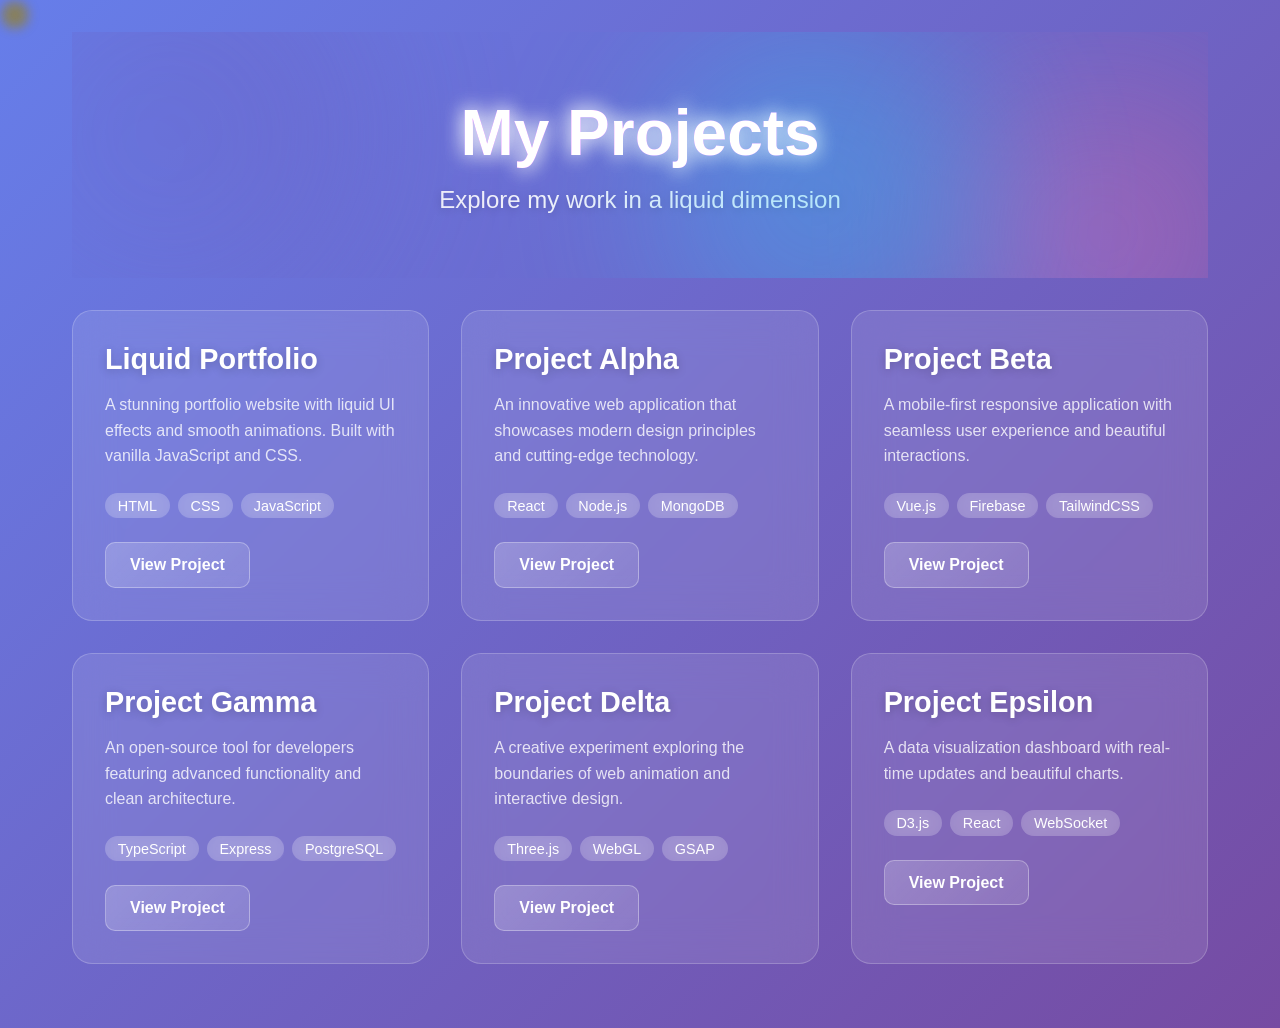
==== index.html @ 5144ed0c "Initial commit: Liquid UI portfolio site Added liquid UI portfolio with animated waves, glitch effec" ====
<!DOCTYPE html>
<html lang="en">
<head>
    <meta charset="UTF-8">
    <meta name="viewport" content="width=device-width, initial-scale=1.0">
    <title>My Projects - Liquid Portfolio</title>
    <link rel="stylesheet" href="styles.css">
</head>
<body>
    <div class="liquid-bg">
        <svg xmlns="http://www.w3.org/2000/svg" viewBox="0 0 1440 320">
            <path class="wave1" fill="url(#gradient1)" fill-opacity="0.4" d="M0,96L48,112C96,128,192,160,288,160C384,160,480,128,576,112C672,96,768,96,864,112C960,128,1056,160,1152,165.3C1248,171,1344,149,1392,138.7L1440,128L1440,320L1392,320C1344,320,1248,320,1152,320C1056,320,960,320,864,320C768,320,672,320,576,320C480,320,384,320,288,320C192,320,96,320,48,320L0,320Z"></path>
        </svg>
        <svg xmlns="http://www.w3.org/2000/svg" viewBox="0 0 1440 320">
            <path class="wave2" fill="url(#gradient2)" fill-opacity="0.3" d="M0,224L48,197.3C96,171,192,117,288,106.7C384,96,480,128,576,149.3C672,171,768,181,864,165.3C960,149,1056,107,1152,101.3C1248,96,1344,128,1392,144L1440,160L1440,320L1392,320C1344,320,1248,320,1152,320C1056,320,960,320,864,320C768,320,672,320,576,320C480,320,384,320,288,320C192,320,96,320,48,320L0,320Z"></path>
        </svg>
        <svg xmlns="http://www.w3.org/2000/svg" viewBox="0 0 1440 320">
            <path class="wave3" fill="url(#gradient3)" fill-opacity="0.2" d="M0,160L48,149.3C96,139,192,117,288,128C384,139,480,181,576,186.7C672,192,768,160,864,133.3C960,107,1056,85,1152,90.7C1248,96,1344,128,1392,144L1440,160L1440,320L1392,320C1344,320,1248,320,1152,320C1056,320,960,320,864,320C768,320,672,320,576,320C480,320,384,320,288,320C192,320,96,320,48,320L0,320Z"></path>
        </svg>
        <defs>
            <linearGradient id="gradient1" x1="0%" y1="0%" x2="100%" y2="0%">
                <stop offset="0%" style="stop-color:#667eea;stop-opacity:1" />
                <stop offset="100%" style="stop-color:#764ba2;stop-opacity:1" />
            </linearGradient>
            <linearGradient id="gradient2" x1="0%" y1="0%" x2="100%" y2="0%">
                <stop offset="0%" style="stop-color:#f093fb;stop-opacity:1" />
                <stop offset="100%" style="stop-color:#f5576c;stop-opacity:1" />
            </linearGradient>
            <linearGradient id="gradient3" x1="0%" y1="0%" x2="100%" y2="0%">
                <stop offset="0%" style="stop-color:#4facfe;stop-opacity:1" />
                <stop offset="100%" style="stop-color:#00f2fe;stop-opacity:1" />
            </linearGradient>
        </defs>
    </div>

    <div class="container">
        <header class="hero">
            <div class="liquid-blob blob1"></div>
            <div class="liquid-blob blob2"></div>
            <div class="liquid-blob blob3"></div>
            <h1 class="glitch" data-text="My Projects">My Projects</h1>
            <p class="subtitle">Explore my work in a liquid dimension</p>
        </header>

        <section class="projects" id="projects">
            <!-- Projects will be dynamically inserted here -->
        </section>
    </div>

    <div class="cursor-liquid"></div>

    <script src="script.js"></script>
</body>
</html>
---- styles.css ----
* {
    margin: 0;
    padding: 0;
    box-sizing: border-box;
}

body {
    font-family: 'Segoe UI', Tahoma, Geneva, Verdana, sans-serif;
    background: linear-gradient(135deg, #667eea 0%, #764ba2 100%);
    min-height: 100vh;
    overflow-x: hidden;
    cursor: none;
}

/* Liquid Background */
.liquid-bg {
    position: fixed;
    bottom: 0;
    left: 0;
    width: 100%;
    height: 100%;
    z-index: 0;
    pointer-events: none;
}

.liquid-bg svg {
    position: absolute;
    bottom: 0;
    width: 100%;
    height: 50%;
}

.wave1 {
    animation: wave 15s ease-in-out infinite;
}

.wave2 {
    animation: wave 12s ease-in-out infinite reverse;
}

.wave3 {
    animation: wave 18s ease-in-out infinite;
}

@keyframes wave {
    0%, 100% {
        transform: translateY(0) scaleY(1);
    }
    50% {
        transform: translateY(-30px) scaleY(1.1);
    }
}

/* Container */
.container {
    position: relative;
    z-index: 1;
    max-width: 1200px;
    margin: 0 auto;
    padding: 2rem;
}

/* Hero Section */
.hero {
    position: relative;
    text-align: center;
    padding: 4rem 2rem;
    overflow: hidden;
}

/* Liquid Blobs */
.liquid-blob {
    position: absolute;
    border-radius: 50%;
    filter: blur(80px);
    opacity: 0.3;
    animation: float 20s ease-in-out infinite;
}

.blob1 {
    width: 400px;
    height: 400px;
    background: linear-gradient(45deg, #667eea, #764ba2);
    top: -100px;
    left: -100px;
    animation-delay: 0s;
}

.blob2 {
    width: 300px;
    height: 300px;
    background: linear-gradient(45deg, #f093fb, #f5576c);
    top: 50px;
    right: -50px;
    animation-delay: 5s;
}

.blob3 {
    width: 350px;
    height: 350px;
    background: linear-gradient(45deg, #4facfe, #00f2fe);
    bottom: -100px;
    left: 50%;
    animation-delay: 10s;
}

@keyframes float {
    0%, 100% {
        transform: translate(0, 0) scale(1);
    }
    33% {
        transform: translate(100px, -50px) scale(1.1);
    }
    66% {
        transform: translate(-50px, 50px) scale(0.9);
    }
}

/* Glitch Text Effect */
.glitch {
    position: relative;
    font-size: 4rem;
    font-weight: 900;
    color: #fff;
    text-shadow: 0 0 20px rgba(255, 255, 255, 0.5);
    animation: glitch-skew 5s infinite linear alternate-reverse;
}

.glitch::before,
.glitch::after {
    content: attr(data-text);
    position: absolute;
    top: 0;
    left: 0;
    width: 100%;
    height: 100%;
}

.glitch::before {
    animation: glitch-anim 2s infinite linear alternate-reverse;
    color: #f0f;
    z-index: -1;
}

.glitch::after {
    animation: glitch-anim 3s infinite linear alternate-reverse;
    color: #0ff;
    z-index: -2;
}

@keyframes glitch-anim {
    0% {
        clip-path: polygon(0 0, 100% 0, 100% 5%, 0 5%);
        transform: translateX(2px);
    }
    20% {
        clip-path: polygon(0 15%, 100% 15%, 100% 25%, 0 25%);
        transform: translateX(-2px);
    }
    40% {
        clip-path: polygon(0 40%, 100% 40%, 100% 60%, 0 60%);
        transform: translateX(2px);
    }
    60% {
        clip-path: polygon(0 70%, 100% 70%, 100% 75%, 0 75%);
        transform: translateX(-2px);
    }
    80% {
        clip-path: polygon(0 85%, 100% 85%, 100% 95%, 0 95%);
        transform: translateX(2px);
    }
    100% {
        clip-path: polygon(0 95%, 100% 95%, 100% 100%, 0 100%);
        transform: translateX(-2px);
    }
}

@keyframes glitch-skew {
    0%, 100% {
        transform: skew(0deg);
    }
    50% {
        transform: skew(1deg);
    }
}

.subtitle {
    font-size: 1.5rem;
    color: rgba(255, 255, 255, 0.9);
    margin-top: 1rem;
    text-shadow: 0 2px 10px rgba(0, 0, 0, 0.2);
}

/* Projects Section */
.projects {
    display: grid;
    grid-template-columns: repeat(auto-fit, minmax(300px, 1fr));
    gap: 2rem;
    padding: 2rem 0;
}

.project-card {
    position: relative;
    background: rgba(255, 255, 255, 0.1);
    backdrop-filter: blur(20px);
    border-radius: 20px;
    padding: 2rem;
    border: 1px solid rgba(255, 255, 255, 0.2);
    overflow: hidden;
    transition: all 0.5s cubic-bezier(0.23, 1, 0.32, 1);
    cursor: none;
}

.project-card::before {
    content: '';
    position: absolute;
    top: 0;
    left: 0;
    width: 100%;
    height: 100%;
    background: linear-gradient(135deg, transparent, rgba(255, 255, 255, 0.1));
    opacity: 0;
    transition: opacity 0.5s ease;
}

.project-card:hover::before {
    opacity: 1;
}

.project-card:hover {
    transform: translateY(-10px) scale(1.02);
    box-shadow: 0 20px 60px rgba(0, 0, 0, 0.3);
    border-color: rgba(255, 255, 255, 0.4);
}

.project-card h2 {
    color: #fff;
    font-size: 1.8rem;
    margin-bottom: 1rem;
    text-shadow: 0 2px 10px rgba(0, 0, 0, 0.2);
}

.project-card p {
    color: rgba(255, 255, 255, 0.8);
    line-height: 1.6;
    margin-bottom: 1.5rem;
}

.project-card .tags {
    display: flex;
    flex-wrap: wrap;
    gap: 0.5rem;
    margin-bottom: 1.5rem;
}

.tag {
    background: rgba(255, 255, 255, 0.2);
    padding: 0.3rem 0.8rem;
    border-radius: 15px;
    font-size: 0.9rem;
    color: #fff;
    backdrop-filter: blur(10px);
}

.project-link {
    display: inline-block;
    padding: 0.8rem 1.5rem;
    background: linear-gradient(135deg, rgba(255, 255, 255, 0.2), rgba(255, 255, 255, 0.1));
    color: #fff;
    text-decoration: none;
    border-radius: 10px;
    border: 1px solid rgba(255, 255, 255, 0.3);
    transition: all 0.3s ease;
    font-weight: 600;
}

.project-link:hover {
    background: linear-gradient(135deg, rgba(255, 255, 255, 0.3), rgba(255, 255, 255, 0.2));
    transform: scale(1.05);
    box-shadow: 0 5px 15px rgba(0, 0, 0, 0.2);
}

/* Liquid Cursor */
.cursor-liquid {
    position: fixed;
    width: 30px;
    height: 30px;
    border-radius: 50%;
    background: radial-gradient(circle, rgba(255, 255, 255, 0.8), rgba(255, 255, 255, 0.2));
    pointer-events: none;
    z-index: 9999;
    transition: transform 0.2s ease, width 0.3s ease, height 0.3s ease;
    mix-blend-mode: difference;
    filter: blur(5px);
}

.cursor-liquid.expand {
    width: 60px;
    height: 60px;
    filter: blur(10px);
}

/* Responsive */
@media (max-width: 768px) {
    .glitch {
        font-size: 2.5rem;
    }

    .subtitle {
        font-size: 1.2rem;
    }

    .projects {
        grid-template-columns: 1fr;
    }

    body {
        cursor: auto;
    }

    .cursor-liquid {
        display: none;
    }
}

/* Ripple Effect */
.ripple {
    position: absolute;
    border-radius: 50%;
    background: rgba(255, 255, 255, 0.5);
    transform: scale(0);
    animation: ripple-animation 0.6s ease-out;
    pointer-events: none;
}

@keyframes ripple-animation {
    to {
        transform: scale(4);
        opacity: 0;
    }
}
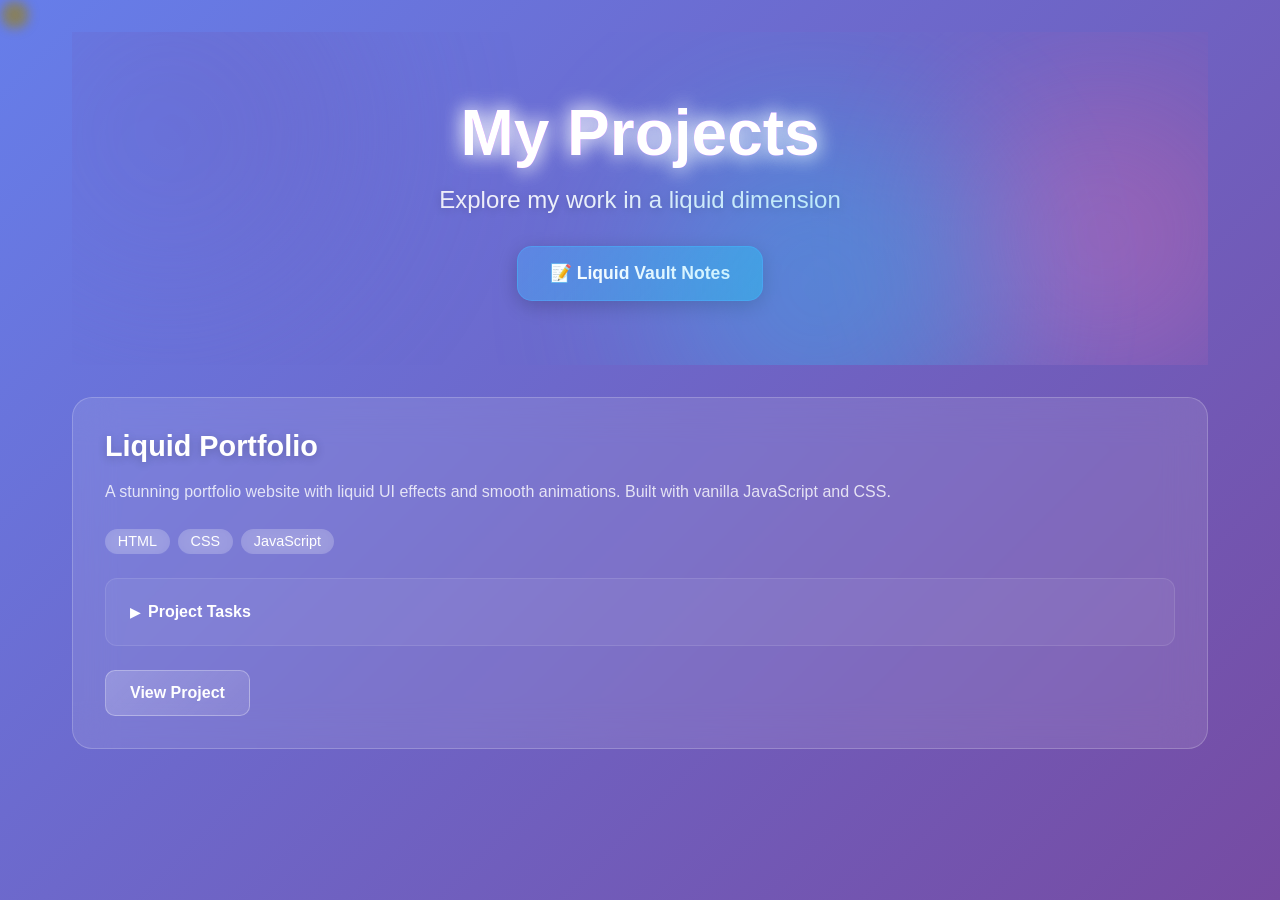
==== commit 9f5d4588: "Add Obsidian-style Liquid Vault note-taking app Complete note-taking system with: - Markdown editor " ====
--- a/index.html
+++ b/index.html
@@ -40,6 +40,9 @@
             <div class="liquid-blob blob3"></div>
             <h1 class="glitch" data-text="My Projects">My Projects</h1>
             <p class="subtitle">Explore my work in a liquid dimension</p>
+            <div class="nav-links">
+                <a href="notes.html" class="nav-link">📝 Liquid Vault Notes</a>
+            </div>
         </header>
 
         <section class="projects" id="projects">
--- a/styles.css
+++ b/styles.css
@@ -189,6 +189,33 @@
     color: rgba(255, 255, 255, 0.9);
     margin-top: 1rem;
     text-shadow: 0 2px 10px rgba(0, 0, 0, 0.2);
+}
+
+.nav-links {
+    margin-top: 2rem;
+    display: flex;
+    justify-content: center;
+    gap: 1rem;
+}
+
+.nav-link {
+    display: inline-block;
+    padding: 1rem 2rem;
+    background: linear-gradient(135deg, rgba(76, 172, 254, 0.4), rgba(0, 242, 254, 0.3));
+    border: 1px solid rgba(76, 172, 254, 0.5);
+    border-radius: 15px;
+    color: #fff;
+    text-decoration: none;
+    font-weight: 600;
+    font-size: 1.1rem;
+    transition: all 0.3s ease;
+    box-shadow: 0 5px 20px rgba(0, 0, 0, 0.2);
+}
+
+.nav-link:hover {
+    background: linear-gradient(135deg, rgba(76, 172, 254, 0.5), rgba(0, 242, 254, 0.4));
+    transform: translateY(-5px) scale(1.05);
+    box-shadow: 0 10px 30px rgba(0, 0, 0, 0.3);
 }
 
 /* Projects Section */
@@ -262,6 +289,13 @@
     backdrop-filter: blur(10px);
 }
 
+/* Project Links */
+.project-links {
+    display: flex;
+    gap: 1rem;
+    flex-wrap: wrap;
+}
+
 .project-link {
     display: inline-block;
     padding: 0.8rem 1.5rem;
@@ -278,6 +312,120 @@
     background: linear-gradient(135deg, rgba(255, 255, 255, 0.3), rgba(255, 255, 255, 0.2));
     transform: scale(1.05);
     box-shadow: 0 5px 15px rgba(0, 0, 0, 0.2);
+}
+
+.project-link-secondary {
+    background: linear-gradient(135deg, rgba(76, 172, 254, 0.3), rgba(0, 242, 254, 0.2));
+    border-color: rgba(76, 172, 254, 0.4);
+}
+
+.project-link-secondary:hover {
+    background: linear-gradient(135deg, rgba(76, 172, 254, 0.4), rgba(0, 242, 254, 0.3));
+}
+
+/* Project Stats */
+.project-stats {
+    display: flex;
+    gap: 1rem;
+    margin-bottom: 1rem;
+}
+
+.stat {
+    display: inline-flex;
+    align-items: center;
+    gap: 0.3rem;
+    color: rgba(255, 255, 255, 0.9);
+    font-size: 0.9rem;
+    padding: 0.3rem 0.8rem;
+    background: rgba(255, 255, 255, 0.1);
+    border-radius: 12px;
+    backdrop-filter: blur(10px);
+}
+
+/* Todo List Section */
+.todo-section {
+    margin: 1.5rem 0;
+    padding: 1rem;
+    background: rgba(255, 255, 255, 0.05);
+    border-radius: 12px;
+    border: 1px solid rgba(255, 255, 255, 0.1);
+}
+
+.todo-toggle {
+    width: 100%;
+    background: transparent;
+    border: none;
+    color: #fff;
+    font-size: 1rem;
+    font-weight: 600;
+    text-align: left;
+    padding: 0.5rem;
+    cursor: pointer;
+    display: flex;
+    align-items: center;
+    gap: 0.5rem;
+    transition: all 0.3s ease;
+}
+
+.todo-toggle:hover {
+    color: rgba(255, 255, 255, 0.8);
+    transform: translateX(5px);
+}
+
+.toggle-icon {
+    font-size: 0.8rem;
+    transition: transform 0.3s ease;
+    display: inline-block;
+}
+
+.todo-list {
+    margin-top: 1rem;
+    padding-left: 0;
+    list-style: none;
+    overflow: hidden;
+    transition: max-height 0.4s ease, opacity 0.3s ease;
+}
+
+.todo-list.collapsed {
+    max-height: 0;
+    opacity: 0;
+    margin-top: 0;
+}
+
+.todo-list.expanded {
+    max-height: 500px;
+    opacity: 1;
+}
+
+.todo-item {
+    position: relative;
+    padding: 0.8rem 0.5rem 0.8rem 2rem;
+    color: rgba(255, 255, 255, 0.85);
+    line-height: 1.6;
+    margin-bottom: 0.5rem;
+    border-left: 2px solid rgba(76, 172, 254, 0.5);
+    transition: all 0.3s ease;
+}
+
+.todo-item::before {
+    content: '●';
+    position: absolute;
+    left: 0.8rem;
+    color: rgba(76, 172, 254, 0.8);
+    font-size: 0.6rem;
+    top: 50%;
+    transform: translateY(-50%);
+}
+
+.todo-item:hover {
+    background: rgba(255, 255, 255, 0.05);
+    border-left-color: rgba(76, 172, 254, 0.8);
+    padding-left: 2.3rem;
+}
+
+.todo-item:hover::before {
+    color: rgba(76, 172, 254, 1);
+    left: 1rem;
 }
 
 /* Liquid Cursor */
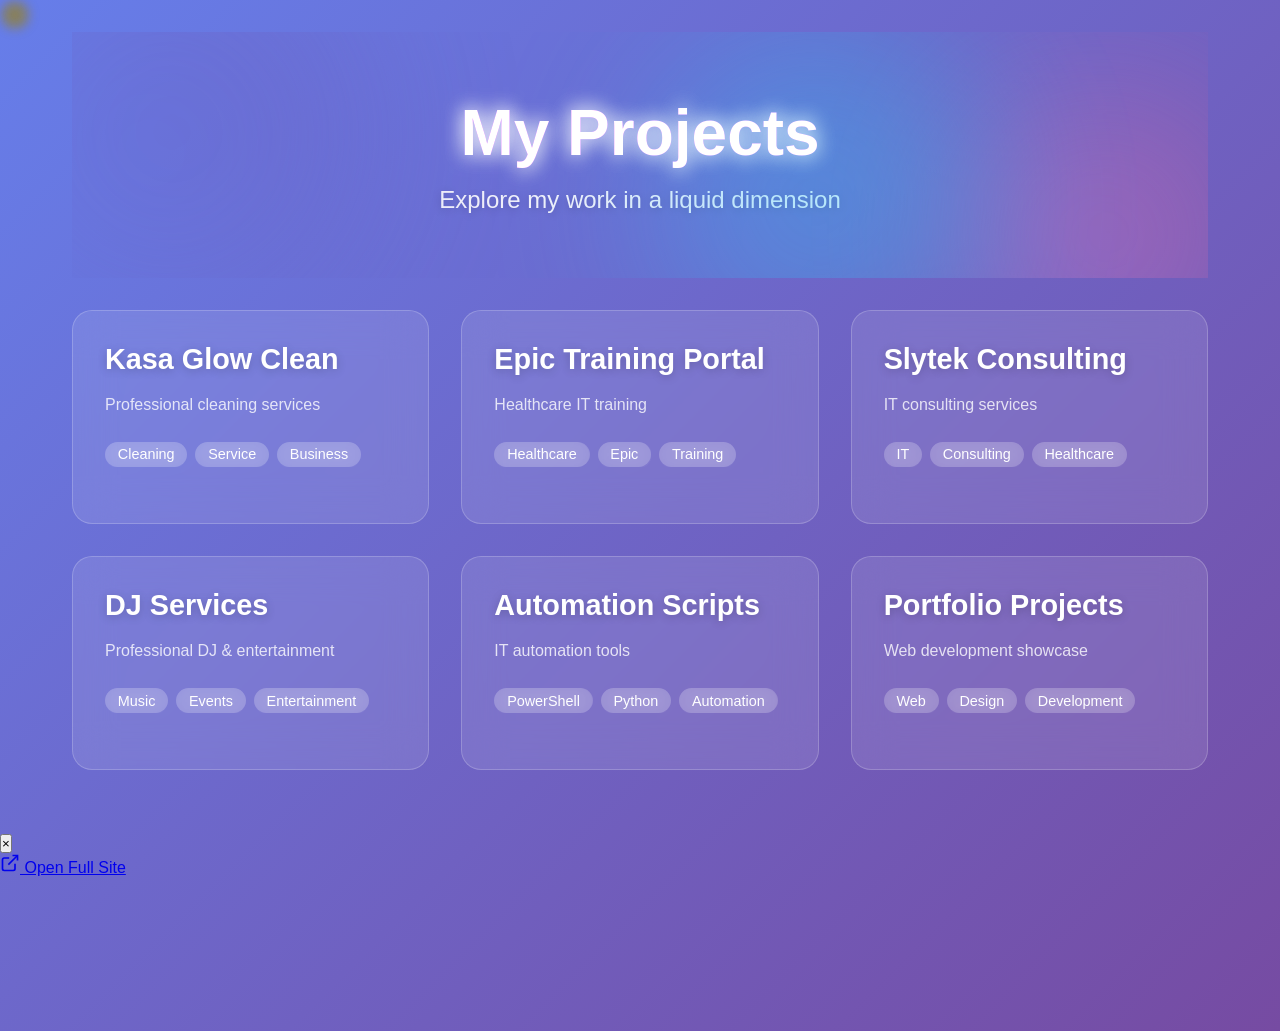
==== commit 9d14e6d5: "Update index.html" ====
--- a/index.html
+++ b/index.html
@@ -40,9 +40,6 @@
             <div class="liquid-blob blob3"></div>
             <h1 class="glitch" data-text="My Projects">My Projects</h1>
             <p class="subtitle">Explore my work in a liquid dimension</p>
-            <div class="nav-links">
-                <a href="notes.html" class="nav-link">📝 Liquid Vault Notes</a>
-            </div>
         </header>
 
         <section class="projects" id="projects">
@@ -50,6 +47,32 @@
         </section>
     </div>
 
+    <!-- Modal -->
+    <div class="modal" id="projectModal">
+        <div class="modal-overlay"></div>
+        <div class="modal-content">
+            <button class="modal-close" id="closeModal">&times;</button>
+            <div class="modal-header">
+                <div class="modal-info">
+                    <h2 class="modal-title" id="modalTitle"></h2>
+                    <p class="modal-description" id="modalDescription"></p>
+                    <div class="modal-tags" id="modalTags"></div>
+                </div>
+                <a href="#" class="modal-button" id="modalLink" target="_blank" rel="noopener noreferrer">
+                    <svg width="20" height="20" viewBox="0 0 24 24" fill="none" stroke="currentColor" stroke-width="2">
+                        <path d="M18 13v6a2 2 0 0 1-2 2H5a2 2 0 0 1-2-2V8a2 2 0 0 1 2-2h6"></path>
+                        <polyline points="15 3 21 3 21 9"></polyline>
+                        <line x1="10" y1="14" x2="21" y2="3"></line>
+                    </svg>
+                    Open Full Site
+                </a>
+            </div>
+            <div class="modal-iframe-container">
+                <iframe id="modalIframe" frameborder="0" allowfullscreen></iframe>
+            </div>
+        </div>
+    </div>
+
     <div class="cursor-liquid"></div>
 
     <script src="script.js"></script>
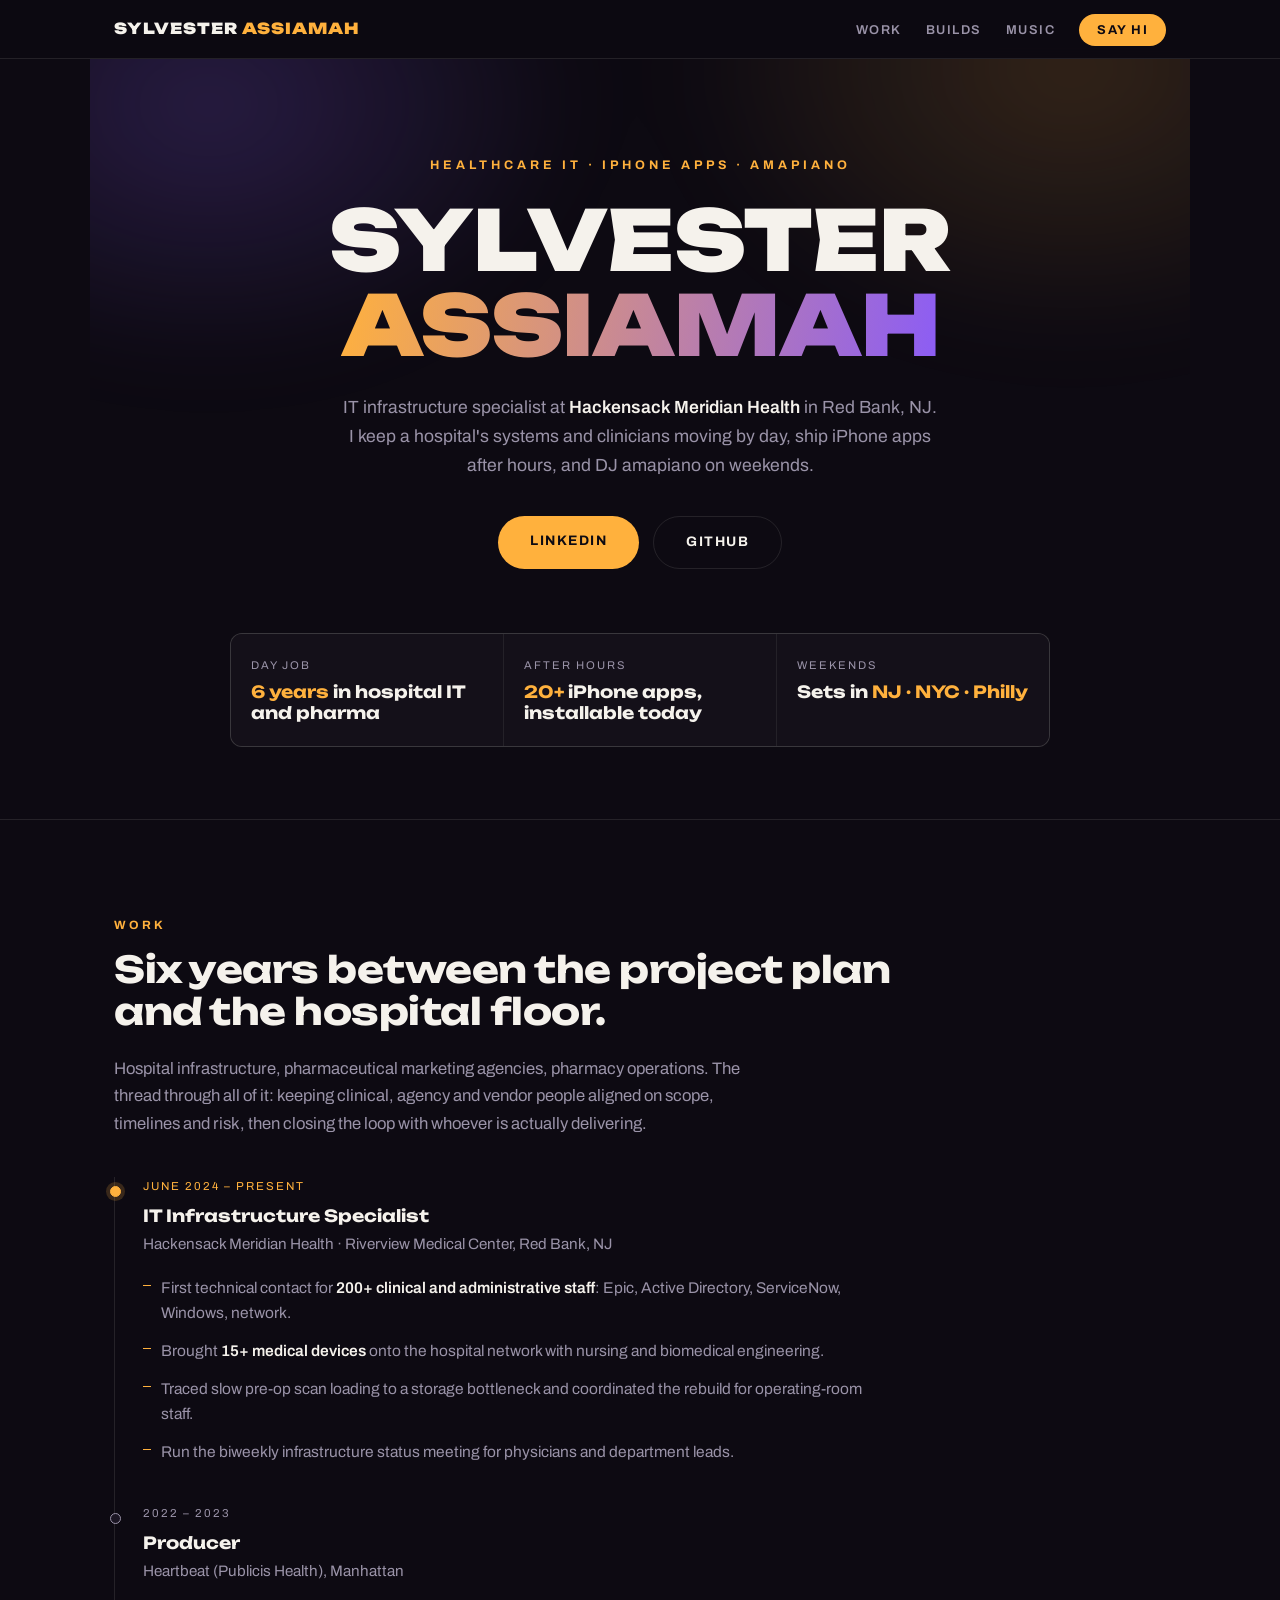
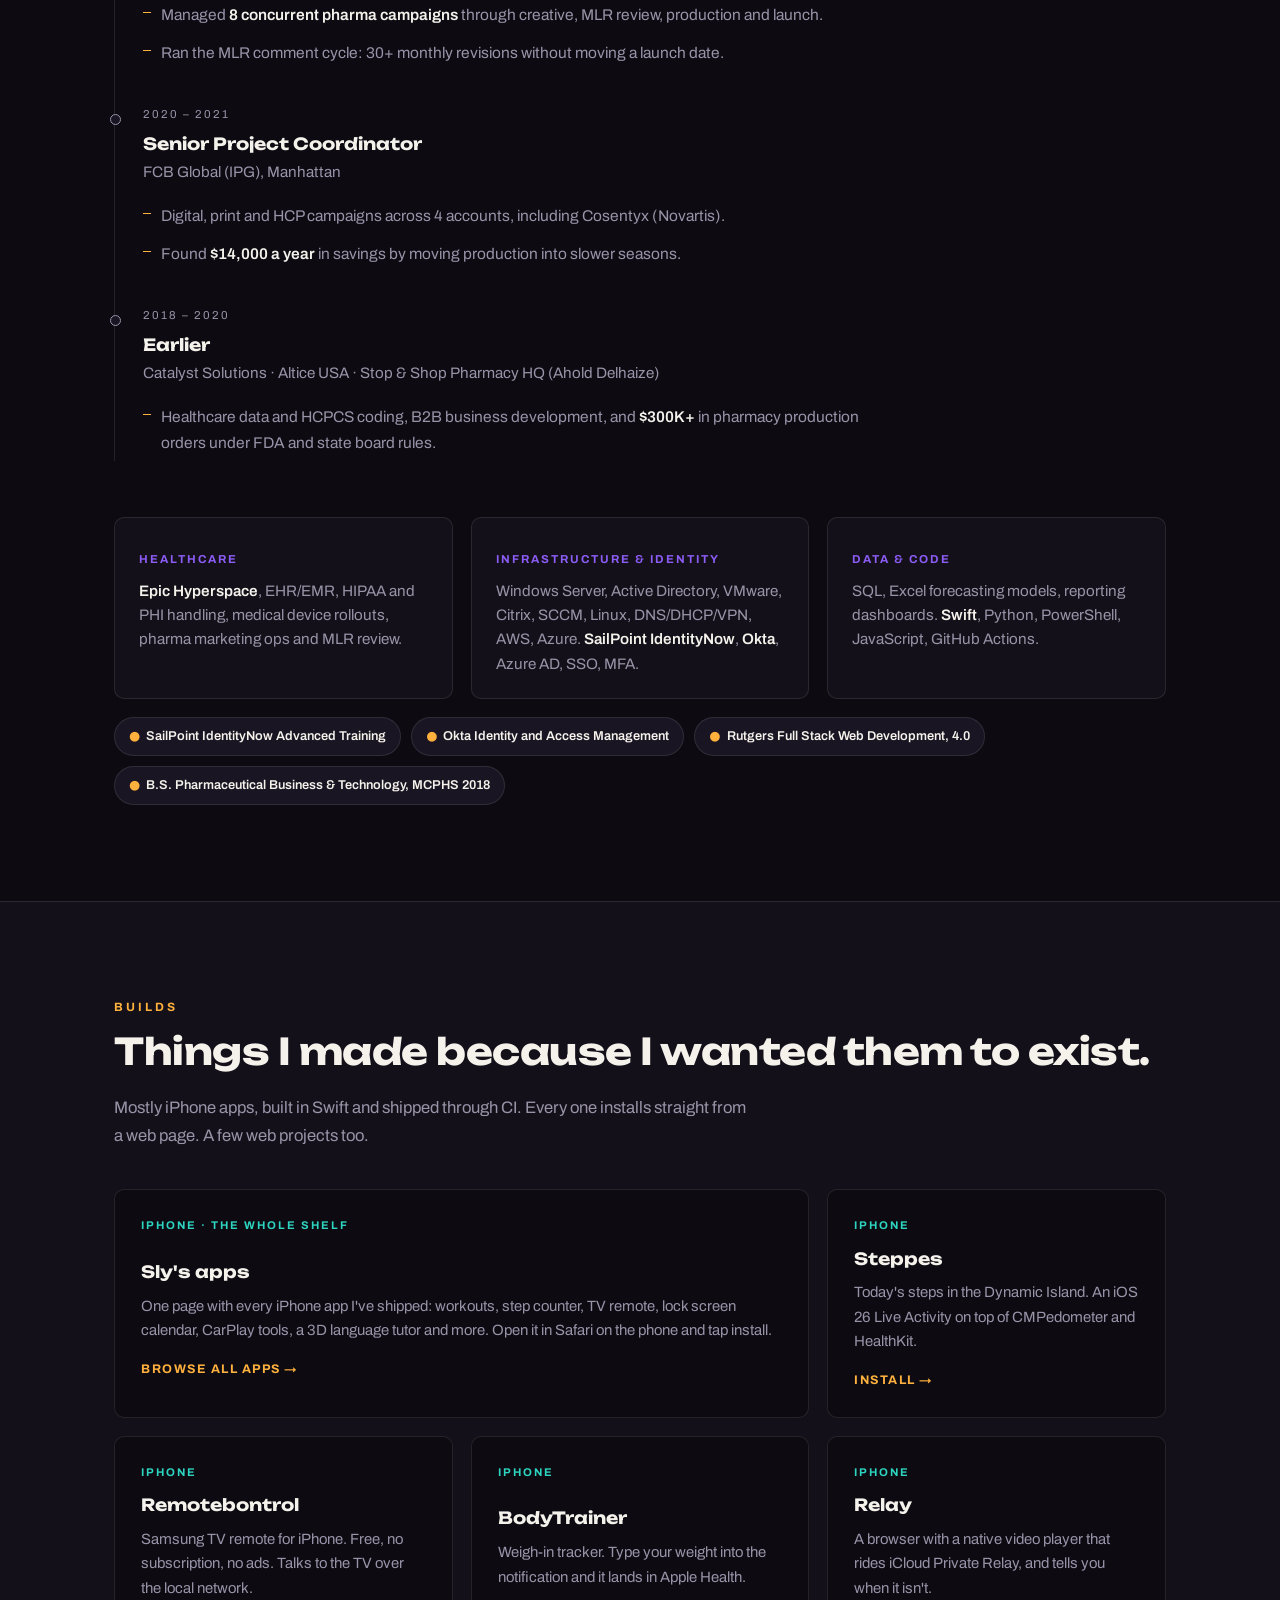
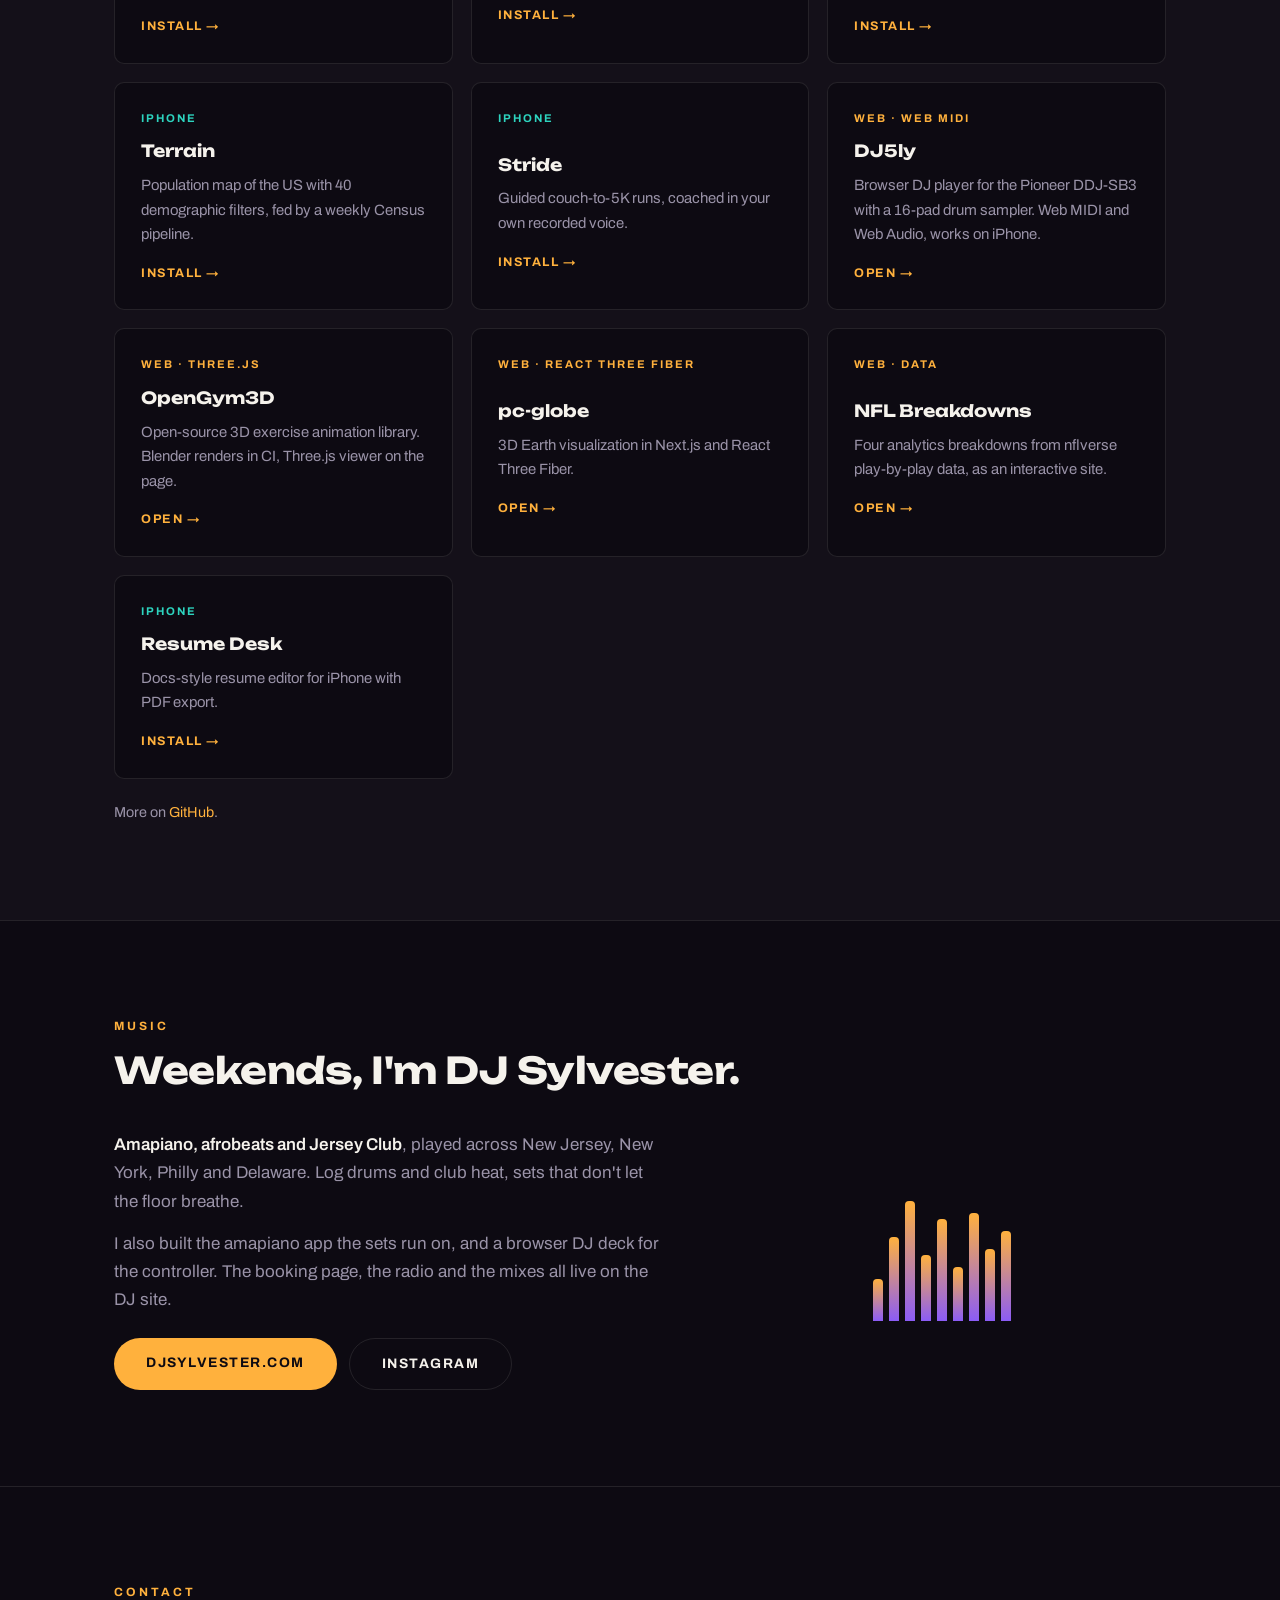
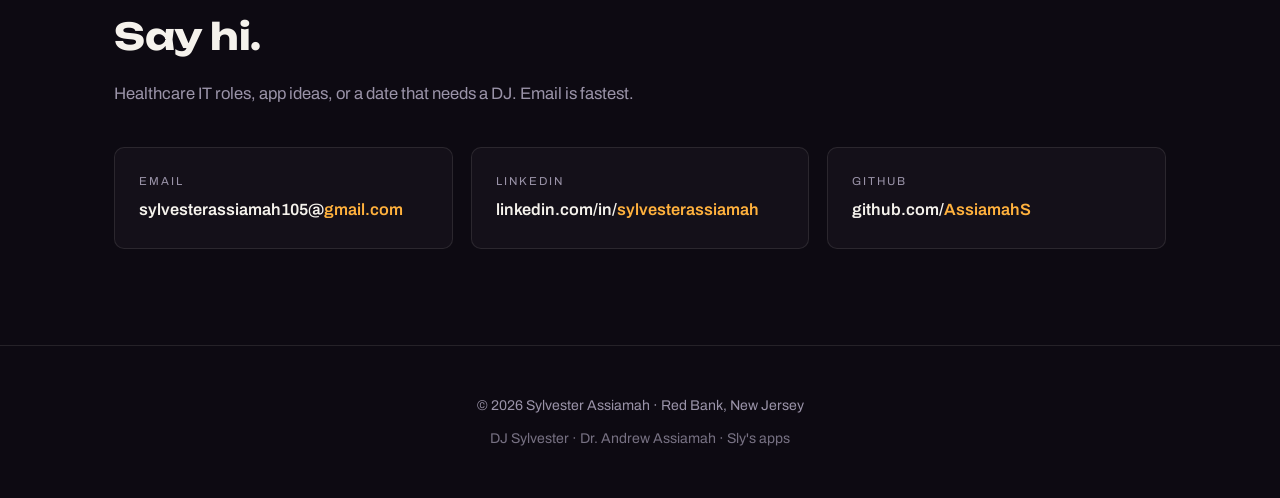
==== commit 43a21647: "rebuild: replace the liquid template with the real site sylvesterassiamah.com was still the stock po" ====
--- a/index.html
+++ b/index.html
@@ -1,80 +1,438 @@
 <!DOCTYPE html>
 <html lang="en">
 <head>
-    <meta charset="UTF-8">
-    <meta name="viewport" content="width=device-width, initial-scale=1.0">
-    <title>My Projects - Liquid Portfolio</title>
-    <link rel="stylesheet" href="styles.css">
+<meta charset="UTF-8" />
+<meta name="viewport" content="width=device-width, initial-scale=1.0" />
+<title>Sylvester Assiamah — Healthcare IT · iPhone Apps · DJ</title>
+<meta name="description" content="Sylvester Assiamah. IT infrastructure specialist at Hackensack Meridian Health in Red Bank, NJ. Builds iPhone apps on the side and DJs amapiano on weekends." />
+<meta property="og:title" content="Sylvester Assiamah" />
+<meta property="og:description" content="Healthcare IT by day. iPhone apps and amapiano sets after hours. New Jersey." />
+<meta property="og:type" content="website" />
+<meta property="og:url" content="https://sylvesterassiamah.com" />
+<link rel="canonical" href="https://sylvesterassiamah.com" />
+<link rel="icon" href="data:image/svg+xml,%3Csvg xmlns='http://www.w3.org/2000/svg' viewBox='0 0 64 64'%3E%3Crect width='64' height='64' rx='14' fill='%230D0A12'/%3E%3Ctext x='32' y='42' text-anchor='middle' font-family='Arial Black,Arial,sans-serif' font-weight='900' font-size='28' fill='%23FFB13D'%3ESA%3C/text%3E%3C/svg%3E" />
+
+<link rel="preconnect" href="https://fonts.googleapis.com" />
+<link rel="preconnect" href="https://fonts.gstatic.com" crossorigin />
+<link href="https://fonts.googleapis.com/css2?family=Unbounded:wght@500;700;900&family=Archivo:wght@400;500;600;700&display=swap" rel="stylesheet" />
+
+<style>
+  :root{
+    --night:#0D0A12;
+    --panel:#141019;
+    --panel-2:#1A1522;
+    --fg:#F5F2EC;
+    --muted:#9A93A8;
+    --amber:#FFB13D;
+    --violet:#8B5CF6;
+    --teal:#2DD4BF;
+    --line:rgba(245,242,236,.1);
+    --max:1100px;
+  }
+  *{margin:0;padding:0;box-sizing:border-box}
+  html{scroll-behavior:smooth}
+  body{
+    background:var(--night);color:var(--fg);
+    font-family:"Archivo",system-ui,sans-serif;font-size:17px;line-height:1.65;
+    -webkit-font-smoothing:antialiased;overflow-x:hidden;
+  }
+  ::selection{background:var(--amber);color:var(--night)}
+  a{color:var(--amber);text-decoration:none}
+  a:hover{text-decoration:underline;text-underline-offset:3px}
+  a:focus-visible,button:focus-visible{outline:2px solid var(--amber);outline-offset:2px;border-radius:2px}
+  .wrap{max-width:var(--max);margin:0 auto;padding:0 24px}
+
+  /* ---------- nav ---------- */
+  header{
+    position:sticky;top:0;z-index:50;
+    background:rgba(13,10,18,.86);backdrop-filter:blur(12px);-webkit-backdrop-filter:blur(12px);
+    border-bottom:1px solid var(--line);
+  }
+  nav{display:flex;align-items:center;justify-content:space-between;padding:15px 24px;max-width:var(--max);margin:0 auto}
+  .logo{font-family:"Unbounded",sans-serif;font-weight:900;font-size:.95rem;letter-spacing:1px}
+  .logo span{color:var(--amber)}
+  .nav-links{display:flex;gap:24px;list-style:none;align-items:center}
+  .nav-links a{color:var(--muted);font-size:.8rem;font-weight:600;letter-spacing:1.5px;text-transform:uppercase}
+  .nav-links a:hover{color:var(--fg);text-decoration:none}
+  .nav-links .cta-link{background:var(--amber);color:var(--night);padding:9px 18px;border-radius:999px;font-weight:700}
+  .nav-links .cta-link:hover{background:#FFC466}
+  @media(max-width:640px){.nav-links{gap:14px}.nav-links li.hide-sm{display:none}}
+
+  /* ---------- hero ---------- */
+  .hero{padding:96px 0 72px;position:relative;text-align:center;overflow:hidden}
+  .hero::before{
+    content:"";position:absolute;inset:-30% -20% auto;height:120%;z-index:-1;
+    background:
+      radial-gradient(38% 45% at 22% 30%, rgba(139,92,246,.22) 0%, transparent 65%),
+      radial-gradient(40% 48% at 78% 26%, rgba(255,177,61,.16) 0%, transparent 65%);
+    filter:blur(40px);
+  }
+  .hero .lanes{font-size:.78rem;font-weight:700;letter-spacing:4px;text-transform:uppercase;color:var(--amber);margin-bottom:22px}
+  h1{
+    font-family:"Unbounded",sans-serif;font-weight:900;
+    font-size:clamp(2.2rem,8vw,5.2rem);line-height:1.02;letter-spacing:-1px;text-transform:uppercase;
+  }
+  h1 .accent{
+    background:linear-gradient(100deg,var(--amber),var(--violet));
+    -webkit-background-clip:text;background-clip:text;color:transparent;
+  }
+  .hero p.lede{max-width:600px;margin:26px auto 0;color:var(--muted);font-size:1.1rem}
+  .hero p.lede strong{color:var(--fg);font-weight:600}
+  .hero-cta{margin-top:36px;display:flex;gap:14px;justify-content:center;flex-wrap:wrap}
+  .btn{
+    display:inline-block;padding:14px 32px;border-radius:999px;border:0;cursor:pointer;
+    font-family:"Archivo",sans-serif;font-size:.86rem;font-weight:700;letter-spacing:1.5px;text-transform:uppercase;
+    transition:all .18s ease;
+  }
+  .btn-amber{background:var(--amber);color:var(--night)}
+  .btn-amber:hover{background:#FFC466;text-decoration:none;transform:translateY(-1px)}
+  .btn-ghost{border:1px solid var(--line);color:var(--fg);background:transparent}
+  .btn-ghost:hover{border-color:var(--amber);color:var(--amber);text-decoration:none}
+
+  /* signature: the three lanes as a status strip */
+  .rig{display:grid;grid-template-columns:repeat(3,1fr);gap:1px;margin:64px auto 0;max-width:820px;background:var(--line);border:1px solid var(--line);border-radius:12px;overflow:hidden}
+  .rig div{background:var(--panel);padding:22px 20px;text-align:left}
+  .rig .k{font-size:.7rem;letter-spacing:2px;text-transform:uppercase;color:var(--muted)}
+  .rig .v{margin-top:6px;font-family:"Unbounded",sans-serif;font-weight:700;font-size:1.05rem;line-height:1.3}
+  .rig .v i{font-style:normal;color:var(--amber)}
+  @media(max-width:700px){.rig{grid-template-columns:1fr}}
+
+  /* ---------- sections ---------- */
+  section{padding:96px 0;border-top:1px solid var(--line)}
+  .sec-eyebrow{font-size:.75rem;font-weight:700;letter-spacing:3px;text-transform:uppercase;color:var(--amber);margin-bottom:12px}
+  h2{
+    font-family:"Unbounded",sans-serif;font-weight:700;
+    font-size:clamp(1.5rem,3.6vw,2.3rem);line-height:1.15;margin-bottom:22px;letter-spacing:-.5px;
+  }
+  .prose{max-width:640px;color:var(--muted);font-size:1.04rem}
+  .prose strong{color:var(--fg)}
+  .reveal{opacity:0;transform:translateY(18px);transition:opacity .7s ease,transform .7s ease}
+  .reveal.in{opacity:1;transform:none}
+
+  /* ---------- work: timeline ---------- */
+  .timeline{margin-top:40px;border-left:1px solid var(--line);padding-left:28px;display:flex;flex-direction:column;gap:34px;max-width:760px}
+  .role{position:relative}
+  .role::before{content:"";position:absolute;left:-33px;top:9px;width:9px;height:9px;border-radius:50%;background:var(--panel-2);border:1px solid var(--muted)}
+  .role.now::before{background:var(--amber);border-color:var(--amber);box-shadow:0 0 0 4px rgba(255,177,61,.18)}
+  .role .when{font-size:.72rem;letter-spacing:2px;text-transform:uppercase;color:var(--muted)}
+  .role.now .when{color:var(--amber)}
+  .role h3{font-family:"Unbounded",sans-serif;font-weight:700;font-size:1.05rem;margin:6px 0 2px}
+  .role .where{color:var(--muted);font-size:.95rem}
+  .role ul{list-style:none;margin-top:12px}
+  .role li{color:var(--muted);font-size:.97rem;padding:6px 0 6px 18px;position:relative}
+  .role li::before{content:"";position:absolute;left:0;top:16px;width:8px;height:1px;background:var(--amber)}
+  .role li b{color:var(--fg);font-weight:600}
+  .skills{margin-top:56px;display:grid;grid-template-columns:repeat(3,1fr);gap:18px}
+  @media(max-width:800px){.skills{grid-template-columns:1fr}}
+  .skill{border:1px solid var(--line);border-radius:10px;padding:22px 24px;background:var(--panel)}
+  .skill .k{font-size:.72rem;letter-spacing:2px;text-transform:uppercase;color:var(--violet);font-weight:700}
+  .skill p{margin-top:10px;color:var(--muted);font-size:.95rem;line-height:1.6}
+  .skill p b{color:var(--fg);font-weight:600}
+  .creds{margin-top:18px;display:flex;flex-wrap:wrap;gap:10px}
+  .cred{font-size:.8rem;font-weight:600;color:var(--fg);padding:8px 14px;border:1px solid var(--line);border-radius:999px;background:var(--panel-2)}
+  .cred i{font-style:normal;color:var(--amber);margin-right:6px}
+
+  /* ---------- builds ---------- */
+  #builds{background:var(--panel)}
+  .build-grid{display:grid;grid-template-columns:repeat(3,1fr);gap:18px;margin-top:40px}
+  @media(max-width:900px){.build-grid{grid-template-columns:repeat(2,1fr)}}
+  @media(max-width:600px){.build-grid{grid-template-columns:1fr}}
+  a.build{
+    display:flex;flex-direction:column;color:inherit;
+    border:1px solid var(--line);border-radius:10px;padding:26px;background:var(--night);
+    transition:border-color .2s ease,transform .2s ease;
+  }
+  a.build:hover{border-color:var(--amber);text-decoration:none;transform:translateY(-2px)}
+  a.build.wide{grid-column:span 2}
+  @media(max-width:600px){a.build.wide{grid-column:span 1}}
+  .build .tag{font-size:.7rem;font-weight:700;letter-spacing:2px;text-transform:uppercase;color:var(--violet)}
+  .build .tag.ios{color:var(--teal)}
+  .build .tag.web{color:var(--amber)}
+  .build h3{font-family:"Unbounded",sans-serif;font-weight:700;font-size:1.05rem;margin:10px 0 8px}
+  .build p{color:var(--muted);font-size:.93rem;flex:1}
+  .build .go{margin-top:16px;font-size:.78rem;font-weight:700;letter-spacing:1.5px;text-transform:uppercase;color:var(--amber)}
+  .build-note{margin-top:22px;color:var(--muted);font-size:.9rem}
+
+  /* ---------- music ---------- */
+  .music-grid{display:grid;grid-template-columns:1.1fr .9fr;gap:56px;align-items:center;margin-top:40px}
+  @media(max-width:800px){.music-grid{grid-template-columns:1fr}}
+  .music-copy p{color:var(--muted);margin-bottom:14px}
+  .music-copy p b{color:var(--fg);font-weight:600}
+  .music-copy .btns{display:flex;gap:12px;flex-wrap:wrap;margin-top:24px}
+  .eq{display:flex;gap:6px;justify-content:center;align-items:flex-end;height:120px}
+  .eq span{
+    width:10px;border-radius:4px 4px 0 0;
+    background:linear-gradient(to top,var(--violet),var(--amber));
+    animation:bounce 1.1s ease-in-out infinite;transform-origin:bottom;height:100%;
+  }
+  .eq span:nth-child(1){animation-delay:0s;height:35%}
+  .eq span:nth-child(2){animation-delay:.15s;height:70%}
+  .eq span:nth-child(3){animation-delay:.3s;height:100%}
+  .eq span:nth-child(4){animation-delay:.1s;height:55%}
+  .eq span:nth-child(5){animation-delay:.25s;height:85%}
+  .eq span:nth-child(6){animation-delay:.05s;height:45%}
+  .eq span:nth-child(7){animation-delay:.2s;height:90%}
+  .eq span:nth-child(8){animation-delay:.35s;height:60%}
+  .eq span:nth-child(9){animation-delay:.12s;height:75%}
+  @keyframes bounce{0%,100%{transform:scaleY(.45)}50%{transform:scaleY(1)}}
+
+  /* ---------- contact ---------- */
+  .contact-grid{display:grid;grid-template-columns:repeat(3,1fr);gap:18px;margin-top:40px}
+  @media(max-width:800px){.contact-grid{grid-template-columns:1fr}}
+  a.ccard{display:block;color:inherit;border:1px solid var(--line);border-radius:10px;padding:24px;background:var(--panel);transition:border-color .2s ease}
+  a.ccard:hover{border-color:var(--amber);text-decoration:none}
+  .ccard .k{font-size:.72rem;letter-spacing:2px;text-transform:uppercase;color:var(--muted)}
+  .ccard .v{margin-top:6px;font-weight:600;font-size:1.02rem;word-break:break-word}
+  .ccard .v span{color:var(--amber)}
+
+  /* ---------- footer ---------- */
+  footer{border-top:1px solid var(--line);padding:48px 0;text-align:center;color:var(--muted);font-size:.88rem}
+  footer .fam{margin-top:10px;opacity:.75}
+  footer .fam a{color:var(--muted)}
+
+  @media(prefers-reduced-motion:reduce){
+    html{scroll-behavior:auto}
+    .eq span{animation:none;transform:none}
+    .btn-amber:hover,a.build:hover{transform:none}
+    .reveal{opacity:1 !important;transform:none !important;transition:none !important}
+  }
+</style>
 </head>
 <body>
-    <div class="liquid-bg">
-        <svg xmlns="http://www.w3.org/2000/svg" viewBox="0 0 1440 320">
-            <path class="wave1" fill="url(#gradient1)" fill-opacity="0.4" d="M0,96L48,112C96,128,192,160,288,160C384,160,480,128,576,112C672,96,768,96,864,112C960,128,1056,160,1152,165.3C1248,171,1344,149,1392,138.7L1440,128L1440,320L1392,320C1344,320,1248,320,1152,320C1056,320,960,320,864,320C768,320,672,320,576,320C480,320,384,320,288,320C192,320,96,320,48,320L0,320Z"></path>
-        </svg>
-        <svg xmlns="http://www.w3.org/2000/svg" viewBox="0 0 1440 320">
-            <path class="wave2" fill="url(#gradient2)" fill-opacity="0.3" d="M0,224L48,197.3C96,171,192,117,288,106.7C384,96,480,128,576,149.3C672,171,768,181,864,165.3C960,149,1056,107,1152,101.3C1248,96,1344,128,1392,144L1440,160L1440,320L1392,320C1344,320,1248,320,1152,320C1056,320,960,320,864,320C768,320,672,320,576,320C480,320,384,320,288,320C192,320,96,320,48,320L0,320Z"></path>
-        </svg>
-        <svg xmlns="http://www.w3.org/2000/svg" viewBox="0 0 1440 320">
-            <path class="wave3" fill="url(#gradient3)" fill-opacity="0.2" d="M0,160L48,149.3C96,139,192,117,288,128C384,139,480,181,576,186.7C672,192,768,160,864,133.3C960,107,1056,85,1152,90.7C1248,96,1344,128,1392,144L1440,160L1440,320L1392,320C1344,320,1248,320,1152,320C1056,320,960,320,864,320C768,320,672,320,576,320C480,320,384,320,288,320C192,320,96,320,48,320L0,320Z"></path>
-        </svg>
-        <defs>
-            <linearGradient id="gradient1" x1="0%" y1="0%" x2="100%" y2="0%">
-                <stop offset="0%" style="stop-color:#667eea;stop-opacity:1" />
-                <stop offset="100%" style="stop-color:#764ba2;stop-opacity:1" />
-            </linearGradient>
-            <linearGradient id="gradient2" x1="0%" y1="0%" x2="100%" y2="0%">
-                <stop offset="0%" style="stop-color:#f093fb;stop-opacity:1" />
-                <stop offset="100%" style="stop-color:#f5576c;stop-opacity:1" />
-            </linearGradient>
-            <linearGradient id="gradient3" x1="0%" y1="0%" x2="100%" y2="0%">
-                <stop offset="0%" style="stop-color:#4facfe;stop-opacity:1" />
-                <stop offset="100%" style="stop-color:#00f2fe;stop-opacity:1" />
-            </linearGradient>
-        </defs>
-    </div>
-
-    <div class="container">
-        <header class="hero">
-            <div class="liquid-blob blob1"></div>
-            <div class="liquid-blob blob2"></div>
-            <div class="liquid-blob blob3"></div>
-            <h1 class="glitch" data-text="My Projects">My Projects</h1>
-            <p class="subtitle">Explore my work in a liquid dimension</p>
-        </header>
-
-        <section class="projects" id="projects">
-            <!-- Projects will be dynamically inserted here -->
-        </section>
-    </div>
-
-    <!-- Modal -->
-    <div class="modal" id="projectModal">
-        <div class="modal-overlay"></div>
-        <div class="modal-content">
-            <button class="modal-close" id="closeModal">&times;</button>
-            <div class="modal-header">
-                <div class="modal-info">
-                    <h2 class="modal-title" id="modalTitle"></h2>
-                    <p class="modal-description" id="modalDescription"></p>
-                    <div class="modal-tags" id="modalTags"></div>
-                </div>
-                <a href="#" class="modal-button" id="modalLink" target="_blank" rel="noopener noreferrer">
-                    <svg width="20" height="20" viewBox="0 0 24 24" fill="none" stroke="currentColor" stroke-width="2">
-                        <path d="M18 13v6a2 2 0 0 1-2 2H5a2 2 0 0 1-2-2V8a2 2 0 0 1 2-2h6"></path>
-                        <polyline points="15 3 21 3 21 9"></polyline>
-                        <line x1="10" y1="14" x2="21" y2="3"></line>
-                    </svg>
-                    Open Full Site
-                </a>
-            </div>
-            <div class="modal-iframe-container">
-                <iframe id="modalIframe" frameborder="0" allowfullscreen></iframe>
-            </div>
-        </div>
-    </div>
-
-    <div class="cursor-liquid"></div>
-
-    <script src="script.js"></script>
+
+<header>
+  <nav aria-label="Main">
+    <div class="logo">SYLVESTER <span>ASSIAMAH</span></div>
+    <ul class="nav-links">
+      <li class="hide-sm"><a href="#work">Work</a></li>
+      <li><a href="#builds">Builds</a></li>
+      <li class="hide-sm"><a href="#music">Music</a></li>
+      <li><a class="cta-link" href="#contact">Say hi</a></li>
+    </ul>
+  </nav>
+</header>
+
+<main>
+
+  <div class="hero wrap">
+    <p class="lanes">Healthcare IT · iPhone Apps · Amapiano</p>
+    <h1>Sylvester<br/><span class="accent">Assiamah</span></h1>
+    <p class="lede">IT infrastructure specialist at <strong>Hackensack Meridian Health</strong> in Red Bank, NJ. I keep a hospital's systems and clinicians moving by day, ship iPhone apps after hours, and DJ amapiano on weekends.</p>
+    <div class="hero-cta">
+      <a class="btn btn-amber" href="https://www.linkedin.com/in/sylvesterassiamah" target="_blank" rel="noopener">LinkedIn</a>
+      <a class="btn btn-ghost" href="https://github.com/AssiamahS" target="_blank" rel="noopener">GitHub</a>
+    </div>
+    <div class="rig" aria-label="At a glance">
+      <div><p class="k">Day job</p><p class="v"><i>6 years</i> in hospital IT and pharma</p></div>
+      <div><p class="k">After hours</p><p class="v"><i>20+</i> iPhone apps, installable today</p></div>
+      <div><p class="k">Weekends</p><p class="v">Sets in <i>NJ · NYC · Philly</i></p></div>
+    </div>
+  </div>
+
+  <section id="work">
+    <div class="wrap">
+      <p class="sec-eyebrow reveal">Work</p>
+      <h2 class="reveal">Six years between the project plan<br/>and the hospital floor.</h2>
+      <p class="prose reveal">Hospital infrastructure, pharmaceutical marketing agencies, pharmacy operations. The thread through all of it: keeping clinical, agency and vendor people aligned on scope, timelines and risk, then closing the loop with whoever is actually delivering.</p>
+
+      <div class="timeline">
+        <div class="role now reveal">
+          <p class="when">June 2024 – Present</p>
+          <h3>IT Infrastructure Specialist</h3>
+          <p class="where">Hackensack Meridian Health · Riverview Medical Center, Red Bank, NJ</p>
+          <ul>
+            <li>First technical contact for <b>200+ clinical and administrative staff</b>: Epic, Active Directory, ServiceNow, Windows, network.</li>
+            <li>Brought <b>15+ medical devices</b> onto the hospital network with nursing and biomedical engineering.</li>
+            <li>Traced slow pre-op scan loading to a storage bottleneck and coordinated the rebuild for operating-room staff.</li>
+            <li>Run the biweekly infrastructure status meeting for physicians and department leads.</li>
+          </ul>
+        </div>
+        <div class="role reveal">
+          <p class="when">2022 – 2023</p>
+          <h3>Producer</h3>
+          <p class="where">Heartbeat (Publicis Health), Manhattan</p>
+          <ul>
+            <li>Managed <b>8 concurrent pharma campaigns</b> through creative, MLR review, production and launch.</li>
+            <li>Ran the MLR comment cycle: 30+ monthly revisions without moving a launch date.</li>
+          </ul>
+        </div>
+        <div class="role reveal">
+          <p class="when">2020 – 2021</p>
+          <h3>Senior Project Coordinator</h3>
+          <p class="where">FCB Global (IPG), Manhattan</p>
+          <ul>
+            <li>Digital, print and HCP campaigns across 4 accounts, including Cosentyx (Novartis).</li>
+            <li>Found <b>$14,000 a year</b> in savings by moving production into slower seasons.</li>
+          </ul>
+        </div>
+        <div class="role reveal">
+          <p class="when">2018 – 2020</p>
+          <h3>Earlier</h3>
+          <p class="where">Catalyst Solutions · Altice USA · Stop &amp; Shop Pharmacy HQ (Ahold Delhaize)</p>
+          <ul>
+            <li>Healthcare data and HCPCS coding, B2B business development, and <b>$300K+</b> in pharmacy production orders under FDA and state board rules.</li>
+          </ul>
+        </div>
+      </div>
+
+      <div class="skills reveal">
+        <div class="skill"><p class="k">Healthcare</p><p><b>Epic Hyperspace</b>, EHR/EMR, HIPAA and PHI handling, medical device rollouts, pharma marketing ops and MLR review.</p></div>
+        <div class="skill"><p class="k">Infrastructure &amp; identity</p><p>Windows Server, Active Directory, VMware, Citrix, SCCM, Linux, DNS/DHCP/VPN, AWS, Azure. <b>SailPoint IdentityNow</b>, <b>Okta</b>, Azure AD, SSO, MFA.</p></div>
+        <div class="skill"><p class="k">Data &amp; code</p><p>SQL, Excel forecasting models, reporting dashboards. <b>Swift</b>, Python, PowerShell, JavaScript, GitHub Actions.</p></div>
+      </div>
+      <div class="creds reveal">
+        <span class="cred"><i>●</i>SailPoint IdentityNow Advanced Training</span>
+        <span class="cred"><i>●</i>Okta Identity and Access Management</span>
+        <span class="cred"><i>●</i>Rutgers Full Stack Web Development, 4.0</span>
+        <span class="cred"><i>●</i>B.S. Pharmaceutical Business &amp; Technology, MCPHS 2018</span>
+      </div>
+    </div>
+  </section>
+
+  <section id="builds">
+    <div class="wrap">
+      <p class="sec-eyebrow reveal">Builds</p>
+      <h2 class="reveal">Things I made because I wanted them to exist.</h2>
+      <p class="prose reveal">Mostly iPhone apps, built in Swift and shipped through CI. Every one installs straight from a web page. A few web projects too.</p>
+
+      <div class="build-grid">
+        <a class="build wide reveal" href="https://assiamahs.github.io/apps/" target="_blank" rel="noopener">
+          <p class="tag ios">iPhone · the whole shelf</p>
+          <h3>Sly's apps</h3>
+          <p>One page with every iPhone app I've shipped: workouts, step counter, TV remote, lock screen calendar, CarPlay tools, a 3D language tutor and more. Open it in Safari on the phone and tap install.</p>
+          <p class="go">Browse all apps →</p>
+        </a>
+        <a class="build reveal" href="https://assiamahs.github.io/steppes/install.html" target="_blank" rel="noopener">
+          <p class="tag ios">iPhone</p>
+          <h3>Steppes</h3>
+          <p>Today's steps in the Dynamic Island. An iOS 26 Live Activity on top of CMPedometer and HealthKit.</p>
+          <p class="go">Install →</p>
+        </a>
+        <a class="build reveal" href="https://assiamahs.github.io/remotebontrol/install.html" target="_blank" rel="noopener">
+          <p class="tag ios">iPhone</p>
+          <h3>Remotebontrol</h3>
+          <p>Samsung TV remote for iPhone. Free, no subscription, no ads. Talks to the TV over the local network.</p>
+          <p class="go">Install →</p>
+        </a>
+        <a class="build reveal" href="https://assiamahs.github.io/bodytrainer/install.html" target="_blank" rel="noopener">
+          <p class="tag ios">iPhone</p>
+          <h3>BodyTrainer</h3>
+          <p>Weigh-in tracker. Type your weight into the notification and it lands in Apple Health.</p>
+          <p class="go">Install →</p>
+        </a>
+        <a class="build reveal" href="https://assiamahs.github.io/relay/install.html" target="_blank" rel="noopener">
+          <p class="tag ios">iPhone</p>
+          <h3>Relay</h3>
+          <p>A browser with a native video player that rides iCloud Private Relay, and tells you when it isn't.</p>
+          <p class="go">Install →</p>
+        </a>
+        <a class="build reveal" href="https://assiamahs.github.io/terrain/install.html" target="_blank" rel="noopener">
+          <p class="tag ios">iPhone</p>
+          <h3>Terrain</h3>
+          <p>Population map of the US with 40 demographic filters, fed by a weekly Census pipeline.</p>
+          <p class="go">Install →</p>
+        </a>
+        <a class="build reveal" href="https://assiamahs.github.io/stride/install.html" target="_blank" rel="noopener">
+          <p class="tag ios">iPhone</p>
+          <h3>Stride</h3>
+          <p>Guided couch-to-5K runs, coached in your own recorded voice.</p>
+          <p class="go">Install →</p>
+        </a>
+        <a class="build reveal" href="https://assiamahs.github.io/djsly_web/" target="_blank" rel="noopener">
+          <p class="tag web">Web · Web MIDI</p>
+          <h3>DJ5ly</h3>
+          <p>Browser DJ player for the Pioneer DDJ-SB3 with a 16-pad drum sampler. Web MIDI and Web Audio, works on iPhone.</p>
+          <p class="go">Open →</p>
+        </a>
+        <a class="build reveal" href="https://assiamahs.github.io/opengym3d/" target="_blank" rel="noopener">
+          <p class="tag web">Web · Three.js</p>
+          <h3>OpenGym3D</h3>
+          <p>Open-source 3D exercise animation library. Blender renders in CI, Three.js viewer on the page.</p>
+          <p class="go">Open →</p>
+        </a>
+        <a class="build reveal" href="https://assiamahs.github.io/pc-globe/" target="_blank" rel="noopener">
+          <p class="tag web">Web · React Three Fiber</p>
+          <h3>pc-globe</h3>
+          <p>3D Earth visualization in Next.js and React Three Fiber.</p>
+          <p class="go">Open →</p>
+        </a>
+        <a class="build reveal" href="https://assiamahs.github.io/nfl-breakdowns/" target="_blank" rel="noopener">
+          <p class="tag web">Web · Data</p>
+          <h3>NFL Breakdowns</h3>
+          <p>Four analytics breakdowns from nflverse play-by-play data, as an interactive site.</p>
+          <p class="go">Open →</p>
+        </a>
+        <a class="build reveal" href="https://assiamahs.github.io/resumedesk/install.html" target="_blank" rel="noopener">
+          <p class="tag ios">iPhone</p>
+          <h3>Resume Desk</h3>
+          <p>Docs-style resume editor for iPhone with PDF export.</p>
+          <p class="go">Install →</p>
+        </a>
+      </div>
+      <p class="build-note reveal">More on <a href="https://github.com/AssiamahS" target="_blank" rel="noopener">GitHub</a>.</p>
+    </div>
+  </section>
+
+  <section id="music">
+    <div class="wrap">
+      <p class="sec-eyebrow reveal">Music</p>
+      <h2 class="reveal">Weekends, I'm DJ Sylvester.</h2>
+      <div class="music-grid">
+        <div class="music-copy reveal">
+          <p><b>Amapiano, afrobeats and Jersey Club</b>, played across New Jersey, New York, Philly and Delaware. Log drums and club heat, sets that don't let the floor breathe.</p>
+          <p>I also built the amapiano app the sets run on, and a browser DJ deck for the controller. The booking page, the radio and the mixes all live on the DJ site.</p>
+          <div class="btns">
+            <a class="btn btn-amber" href="https://djsylvester.com" target="_blank" rel="noopener">djsylvester.com</a>
+            <a class="btn btn-ghost" href="https://www.instagram.com/sl.ysl.yy" target="_blank" rel="noopener">Instagram</a>
+          </div>
+        </div>
+        <div class="eq reveal" aria-hidden="true">
+          <span></span><span></span><span></span><span></span><span></span><span></span><span></span><span></span><span></span>
+        </div>
+      </div>
+    </div>
+  </section>
+
+  <section id="contact">
+    <div class="wrap">
+      <p class="sec-eyebrow reveal">Contact</p>
+      <h2 class="reveal">Say hi.</h2>
+      <p class="prose reveal">Healthcare IT roles, app ideas, or a date that needs a DJ. Email is fastest.</p>
+      <div class="contact-grid">
+        <a class="ccard reveal" href="mailto:sylvesterassiamah105@gmail.com">
+          <p class="k">Email</p>
+          <p class="v">sylvesterassiamah105@<span>gmail.com</span></p>
+        </a>
+        <a class="ccard reveal" href="https://www.linkedin.com/in/sylvesterassiamah" target="_blank" rel="noopener">
+          <p class="k">LinkedIn</p>
+          <p class="v">linkedin.com/in/<span>sylvesterassiamah</span></p>
+        </a>
+        <a class="ccard reveal" href="https://github.com/AssiamahS" target="_blank" rel="noopener">
+          <p class="k">GitHub</p>
+          <p class="v">github.com/<span>AssiamahS</span></p>
+        </a>
+      </div>
+    </div>
+  </section>
+
+</main>
+
+<footer>
+  <p>&copy; 2026 Sylvester Assiamah · Red Bank, New Jersey</p>
+  <p class="fam"><a href="https://djsylvester.com">DJ Sylvester</a> · <a href="https://drandrewassiamah.com">Dr. Andrew Assiamah</a> · <a href="https://assiamahs.github.io/apps/">Sly's apps</a></p>
+</footer>
+
+<script>
+  // reveal-on-scroll, same pattern as the sibling sites
+  const els = document.querySelectorAll(".reveal");
+  if ("IntersectionObserver" in window) {
+    const io = new IntersectionObserver((entries) => {
+      entries.forEach((e) => { if (e.isIntersecting) { e.target.classList.add("in"); io.unobserve(e.target); } });
+    }, { threshold: 0.12, rootMargin: "0px 0px -40px 0px" });
+    els.forEach((el) => io.observe(el));
+  } else {
+    els.forEach((el) => el.classList.add("in"));
+  }
+</script>
 </body>
 </html>
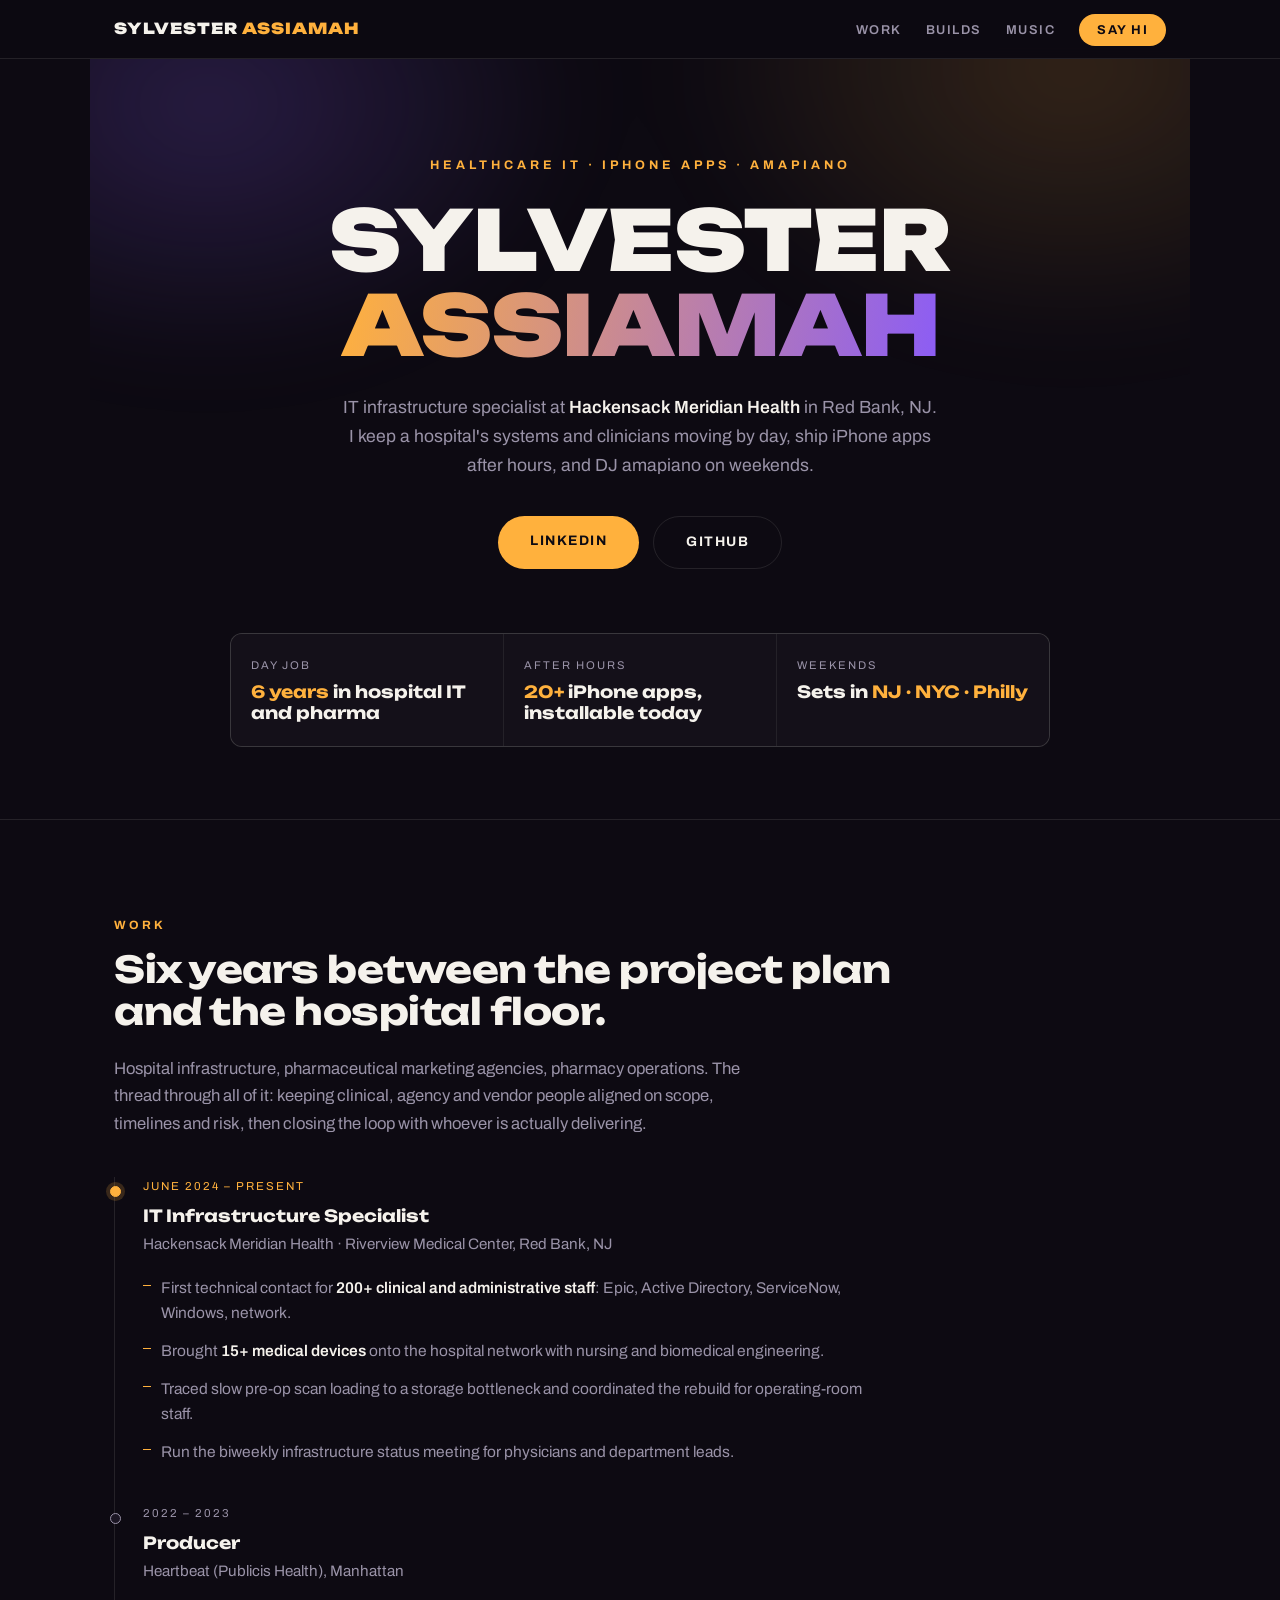
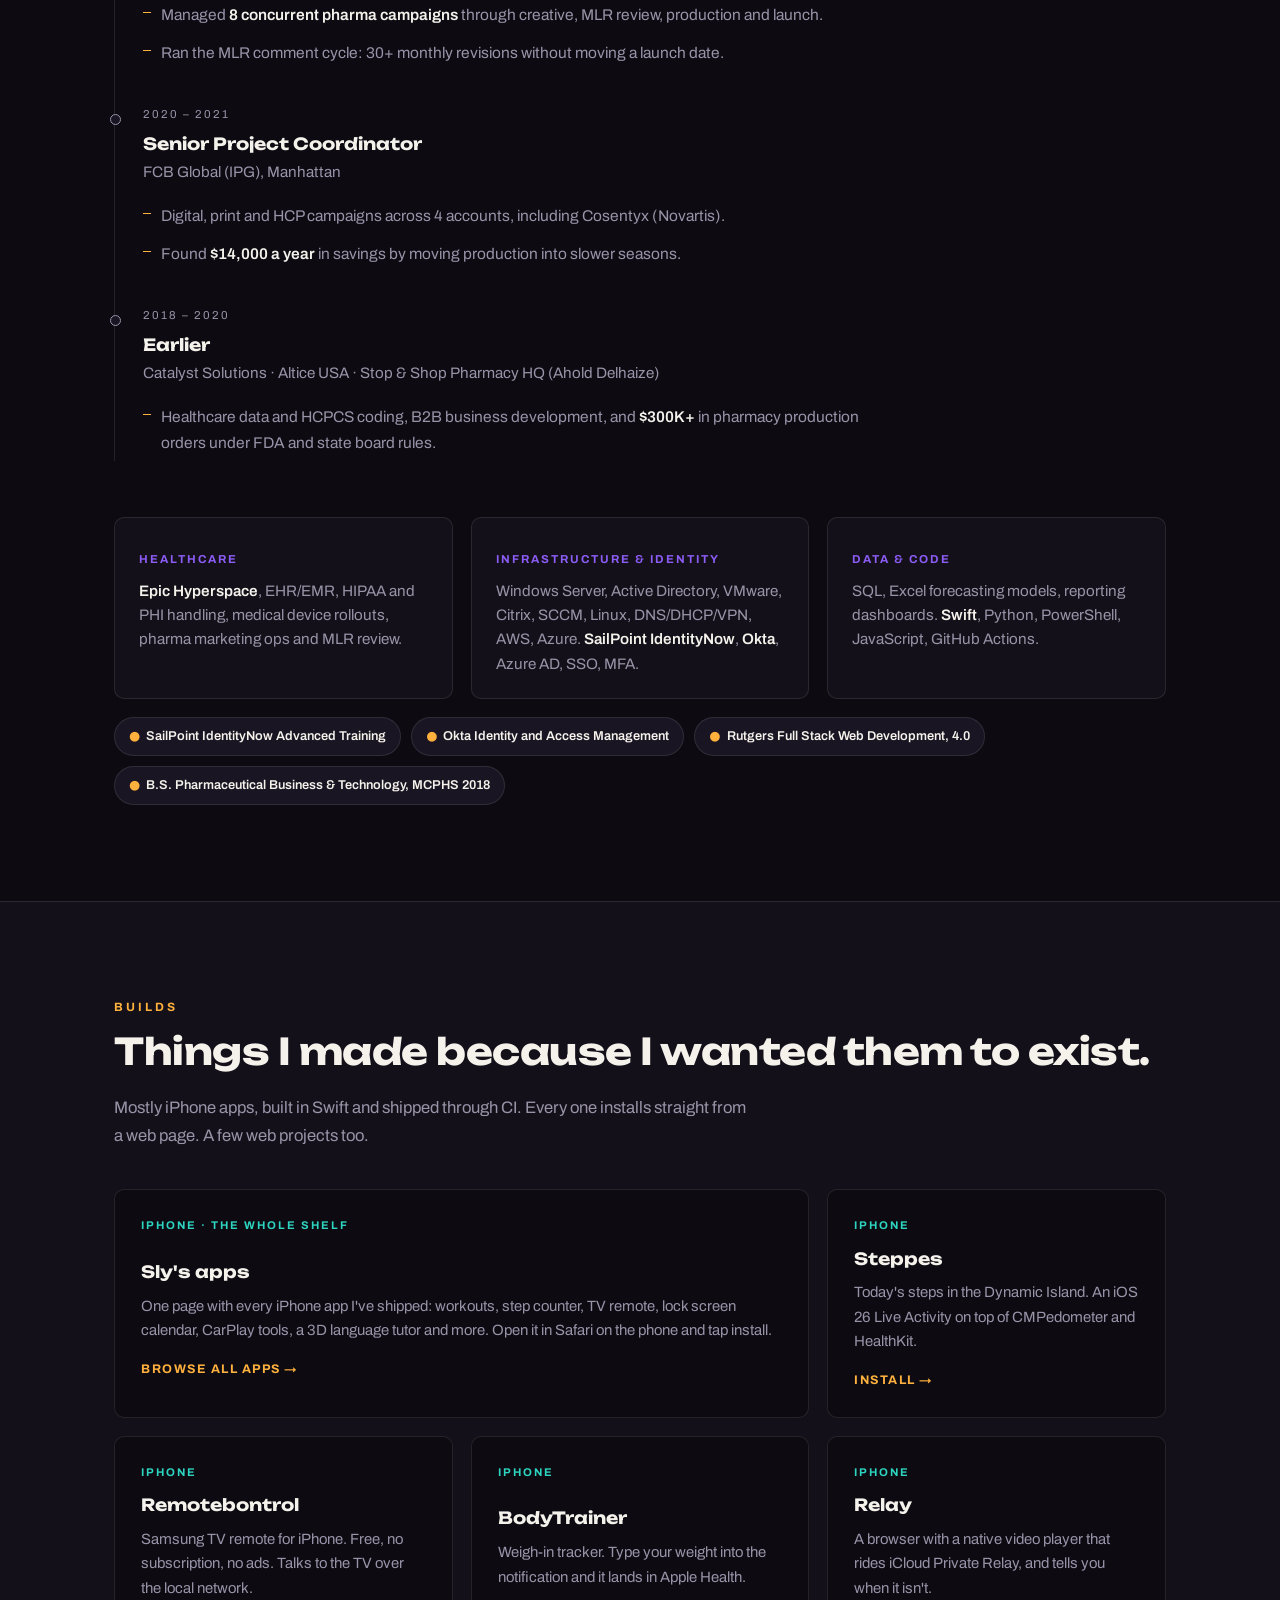
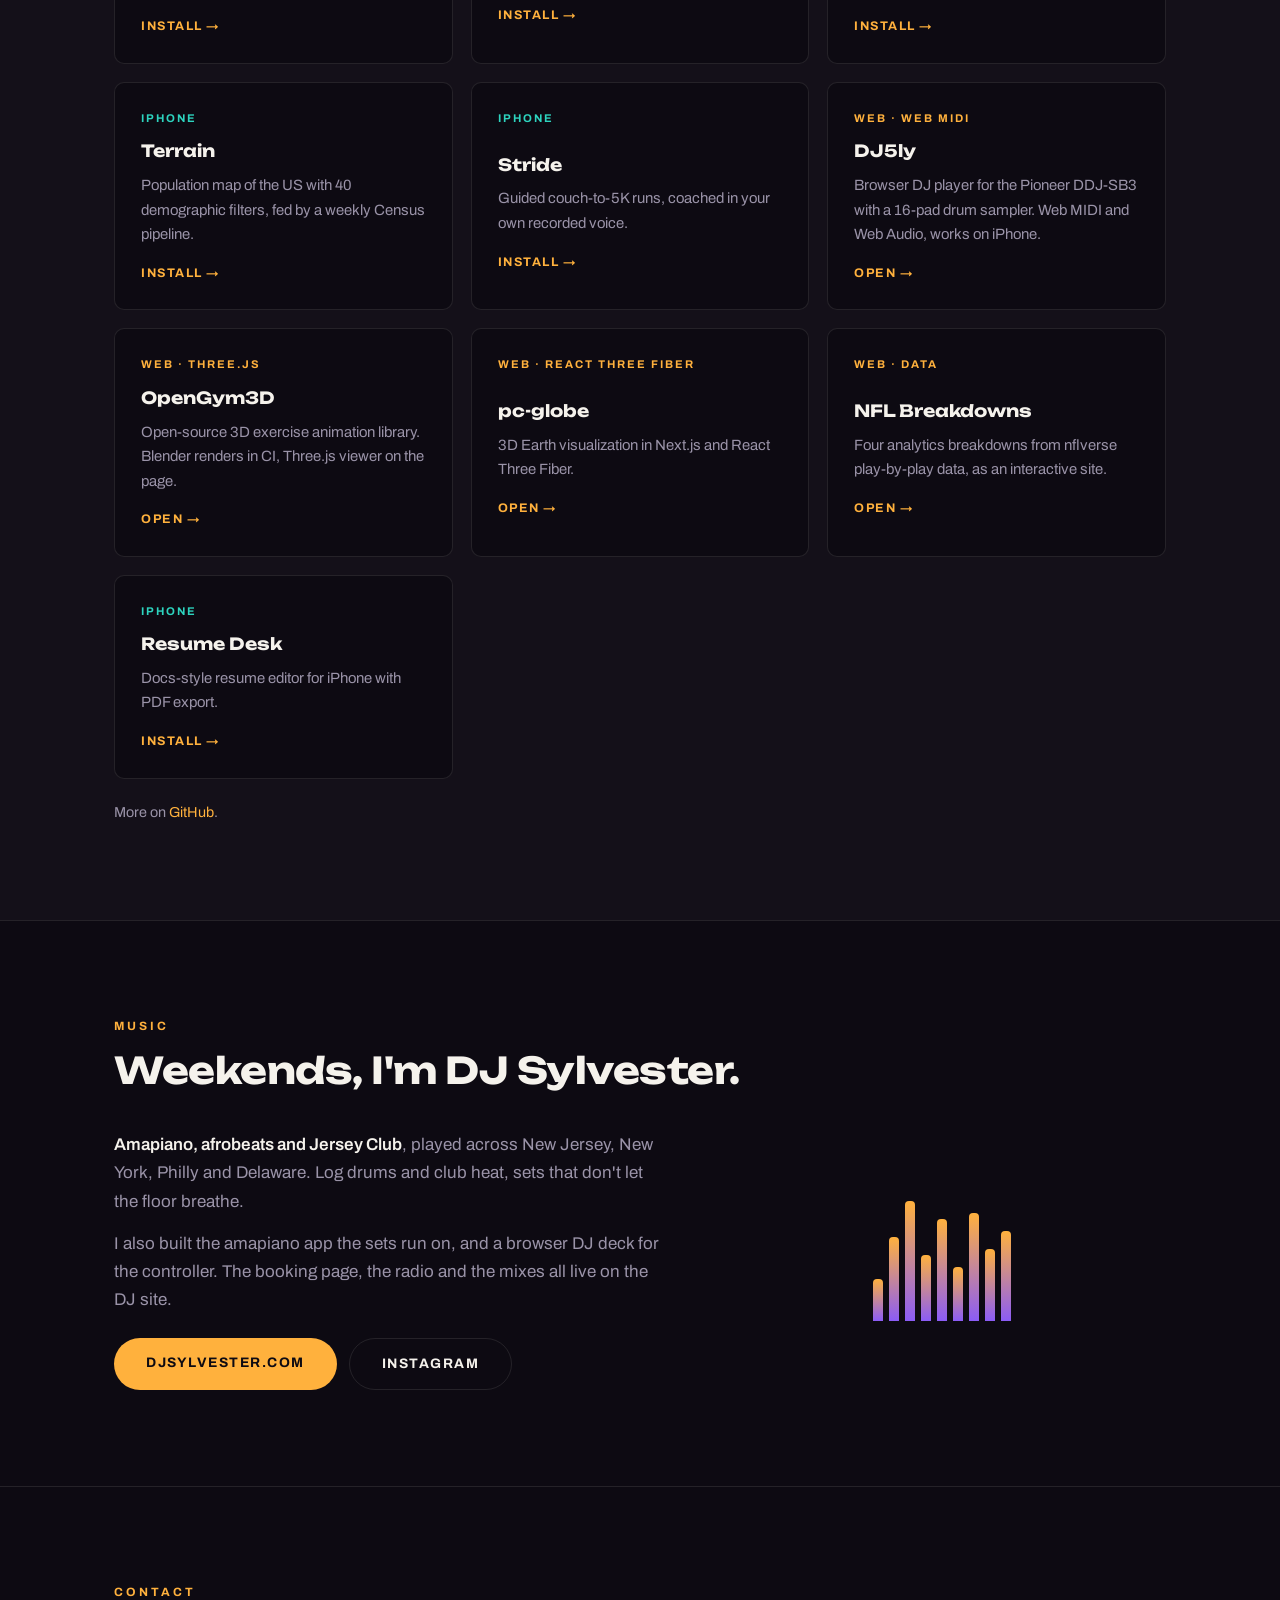
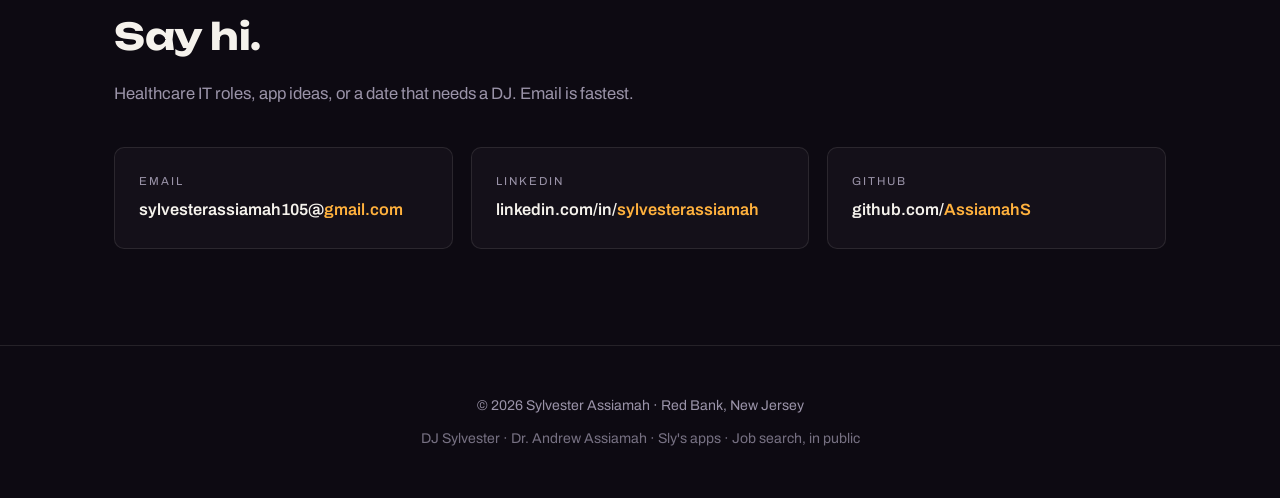
==== commit f9f97318: "feat: /jobs, the job search in public New page at /jobs showing the live state of the scipio applica" ====
--- a/index.html
+++ b/index.html
@@ -49,14 +49,14 @@
     border-bottom:1px solid var(--line);
   }
   nav{display:flex;align-items:center;justify-content:space-between;padding:15px 24px;max-width:var(--max);margin:0 auto}
-  .logo{font-family:"Unbounded",sans-serif;font-weight:900;font-size:.95rem;letter-spacing:1px}
+  .logo{font-family:"Unbounded",sans-serif;font-weight:900;font-size:.95rem;letter-spacing:1px;white-space:nowrap}
   .logo span{color:var(--amber)}
   .nav-links{display:flex;gap:24px;list-style:none;align-items:center}
   .nav-links a{color:var(--muted);font-size:.8rem;font-weight:600;letter-spacing:1.5px;text-transform:uppercase}
   .nav-links a:hover{color:var(--fg);text-decoration:none}
-  .nav-links .cta-link{background:var(--amber);color:var(--night);padding:9px 18px;border-radius:999px;font-weight:700}
+  .nav-links .cta-link{background:var(--amber);color:var(--night);padding:9px 18px;border-radius:999px;font-weight:700;white-space:nowrap}
   .nav-links .cta-link:hover{background:#FFC466}
-  @media(max-width:640px){.nav-links{gap:14px}.nav-links li.hide-sm{display:none}}
+  @media(max-width:640px){nav{padding:12px 16px}.logo{font-size:.72rem;letter-spacing:.5px}.nav-links{gap:14px}.nav-links a{font-size:.72rem;letter-spacing:1px}.nav-links .cta-link{padding:8px 14px}.nav-links li.hide-sm{display:none}}
 
   /* ---------- hero ---------- */
   .hero{padding:96px 0 72px;position:relative;text-align:center;overflow:hidden}
@@ -100,6 +100,8 @@
   /* ---------- sections ---------- */
   section{padding:96px 0;border-top:1px solid var(--line)}
   .sec-eyebrow{font-size:.75rem;font-weight:700;letter-spacing:3px;text-transform:uppercase;color:var(--amber);margin-bottom:12px}
+  h2 br{display:none}
+  @media(min-width:700px){h2 br{display:inline}}
   h2{
     font-family:"Unbounded",sans-serif;font-weight:700;
     font-size:clamp(1.5rem,3.6vw,2.3rem);line-height:1.15;margin-bottom:22px;letter-spacing:-.5px;
@@ -190,6 +192,42 @@
   footer .fam{margin-top:10px;opacity:.75}
   footer .fam a{color:var(--muted)}
 
+  /* ---------- phone ---------- */
+  @media(max-width:640px){
+    body{font-size:16px}
+    .wrap{padding:0 16px}
+    .hero{padding:56px 0 44px}
+    .hero .lanes{font-size:.66rem;letter-spacing:2.5px;margin-bottom:16px}
+    h1{font-size:clamp(2.4rem,12.5vw,3.2rem);letter-spacing:-.5px}
+    .hero p.lede{font-size:1rem;margin-top:20px;padding:0 8px}
+    .hero-cta{margin-top:28px;gap:10px}
+    .btn{padding:12px 24px;font-size:.8rem}
+    .rig{margin-top:40px}
+    .rig div{padding:16px 18px}
+    .rig .v{font-size:.95rem}
+    section{padding:60px 0}
+    .sec-eyebrow{margin-bottom:8px}
+    h2{font-size:1.5rem;margin-bottom:16px}
+    .prose{font-size:.98rem}
+    .timeline{margin-top:28px;gap:26px;padding-left:22px}
+    .role::before{left:-27px}
+    .role li{font-size:.93rem;padding:4px 0 4px 16px}
+    .skills{margin-top:36px;gap:12px}
+    .skill{padding:18px 20px}
+    .build-grid{margin-top:28px;gap:12px}
+    a.build{padding:20px}
+    .build h3{font-size:1rem}
+    .build p{font-size:.9rem}
+    .music-grid{gap:28px;margin-top:24px}
+    .music-copy .btns{margin-top:16px}
+    .eq{height:64px;gap:5px}
+    .eq span{width:8px}
+    .contact-grid{margin-top:24px;gap:12px}
+    a.ccard{padding:18px 20px}
+    .ccard .v{font-size:.95rem}
+    footer{padding:36px 0;font-size:.82rem}
+  }
+
   @media(prefers-reduced-motion:reduce){
     html{scroll-behavior:auto}
     .eq span{animation:none;transform:none}
@@ -419,7 +457,7 @@
 
 <footer>
   <p>&copy; 2026 Sylvester Assiamah · Red Bank, New Jersey</p>
-  <p class="fam"><a href="https://djsylvester.com">DJ Sylvester</a> · <a href="https://drandrewassiamah.com">Dr. Andrew Assiamah</a> · <a href="https://assiamahs.github.io/apps/">Sly's apps</a></p>
+  <p class="fam"><a href="https://djsylvester.com">DJ Sylvester</a> · <a href="https://drandrewassiamah.com">Dr. Andrew Assiamah</a> · <a href="https://assiamahs.github.io/apps/">Sly's apps</a> · <a href="/jobs">Job search, in public</a></p>
 </footer>
 
 <script>
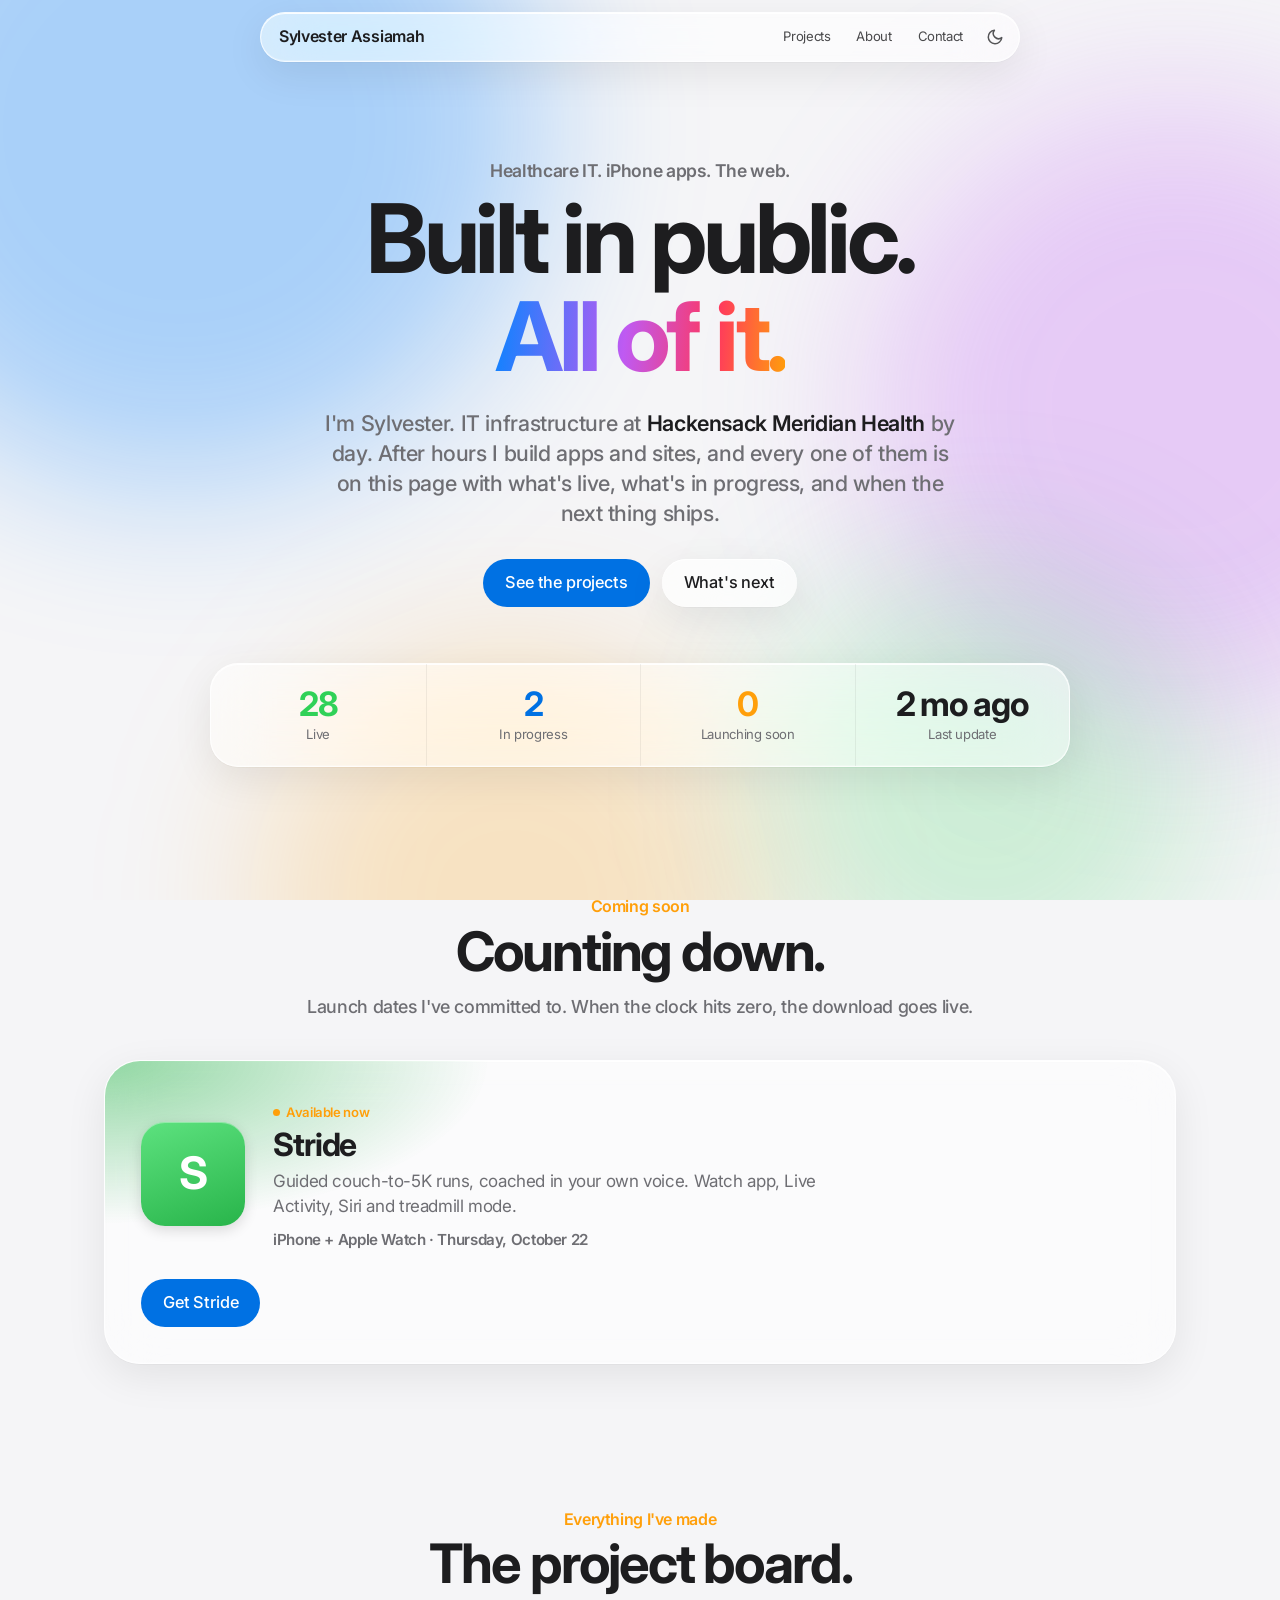
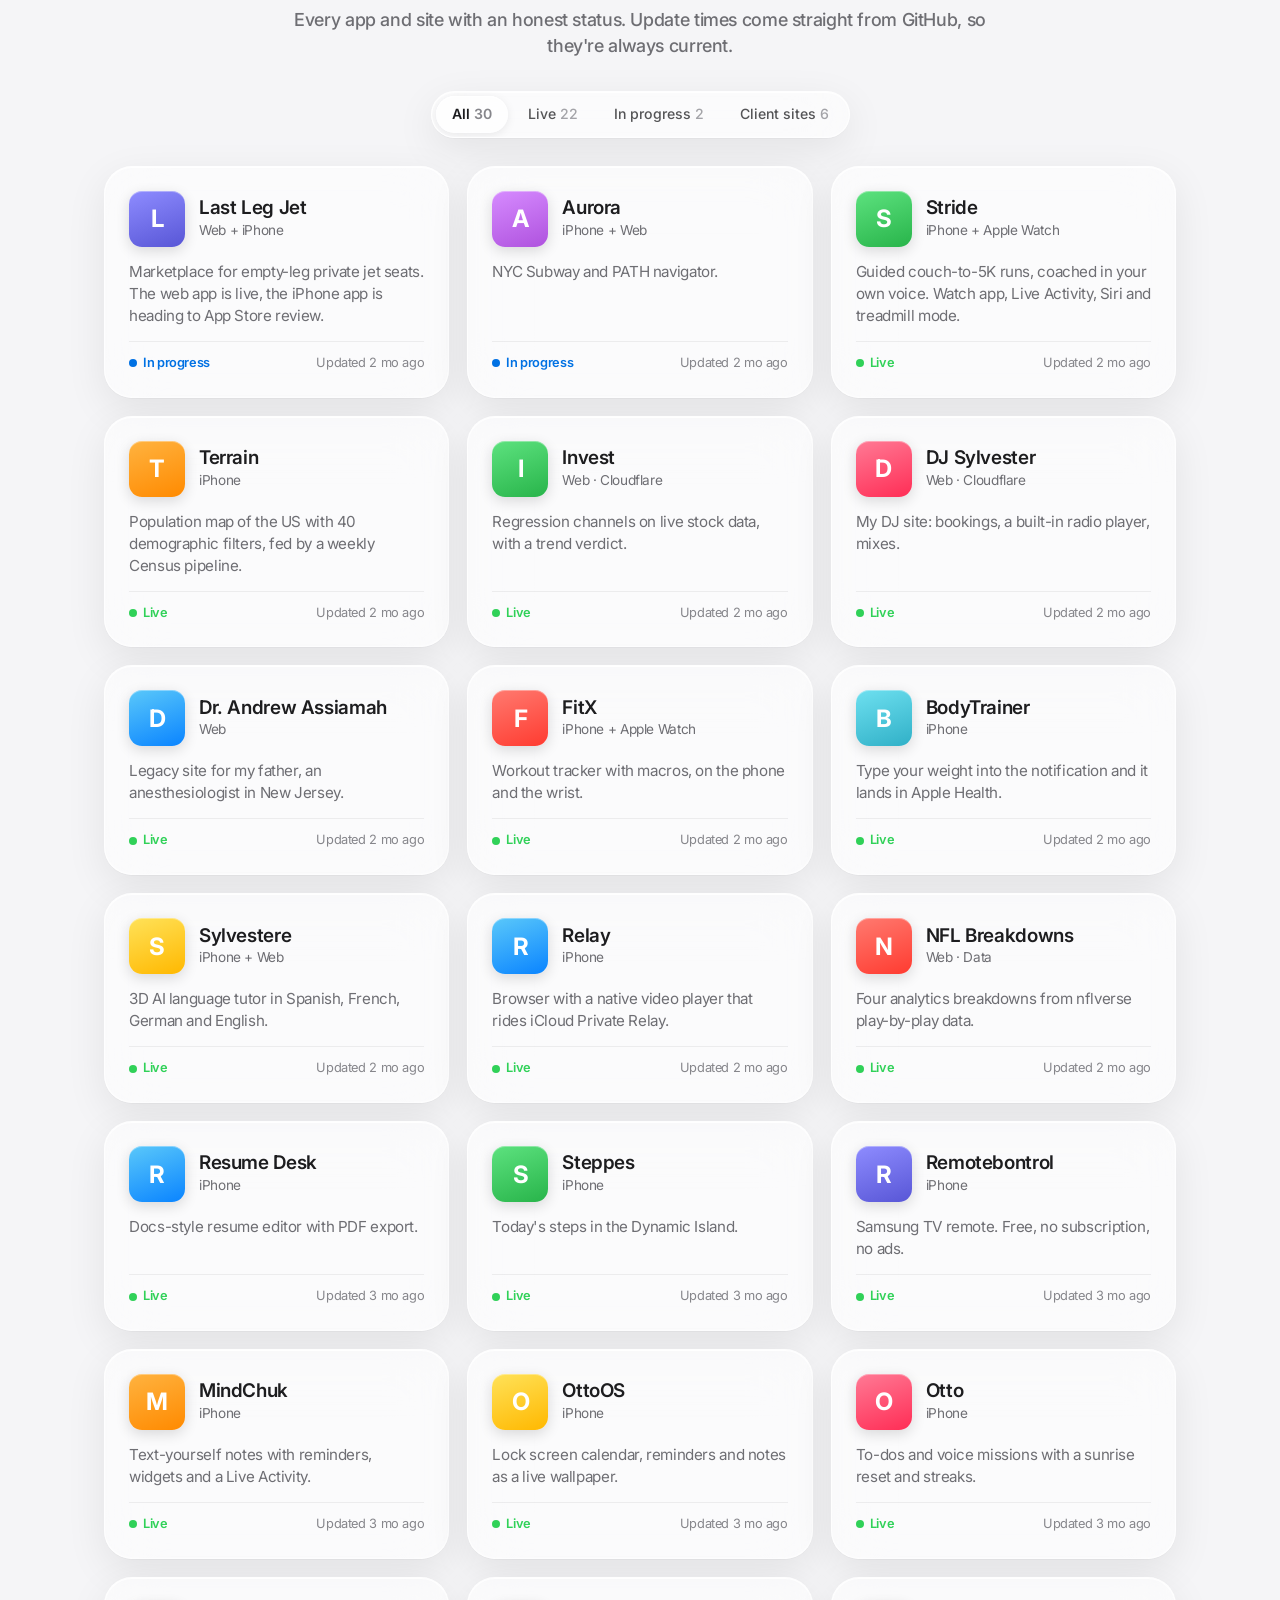
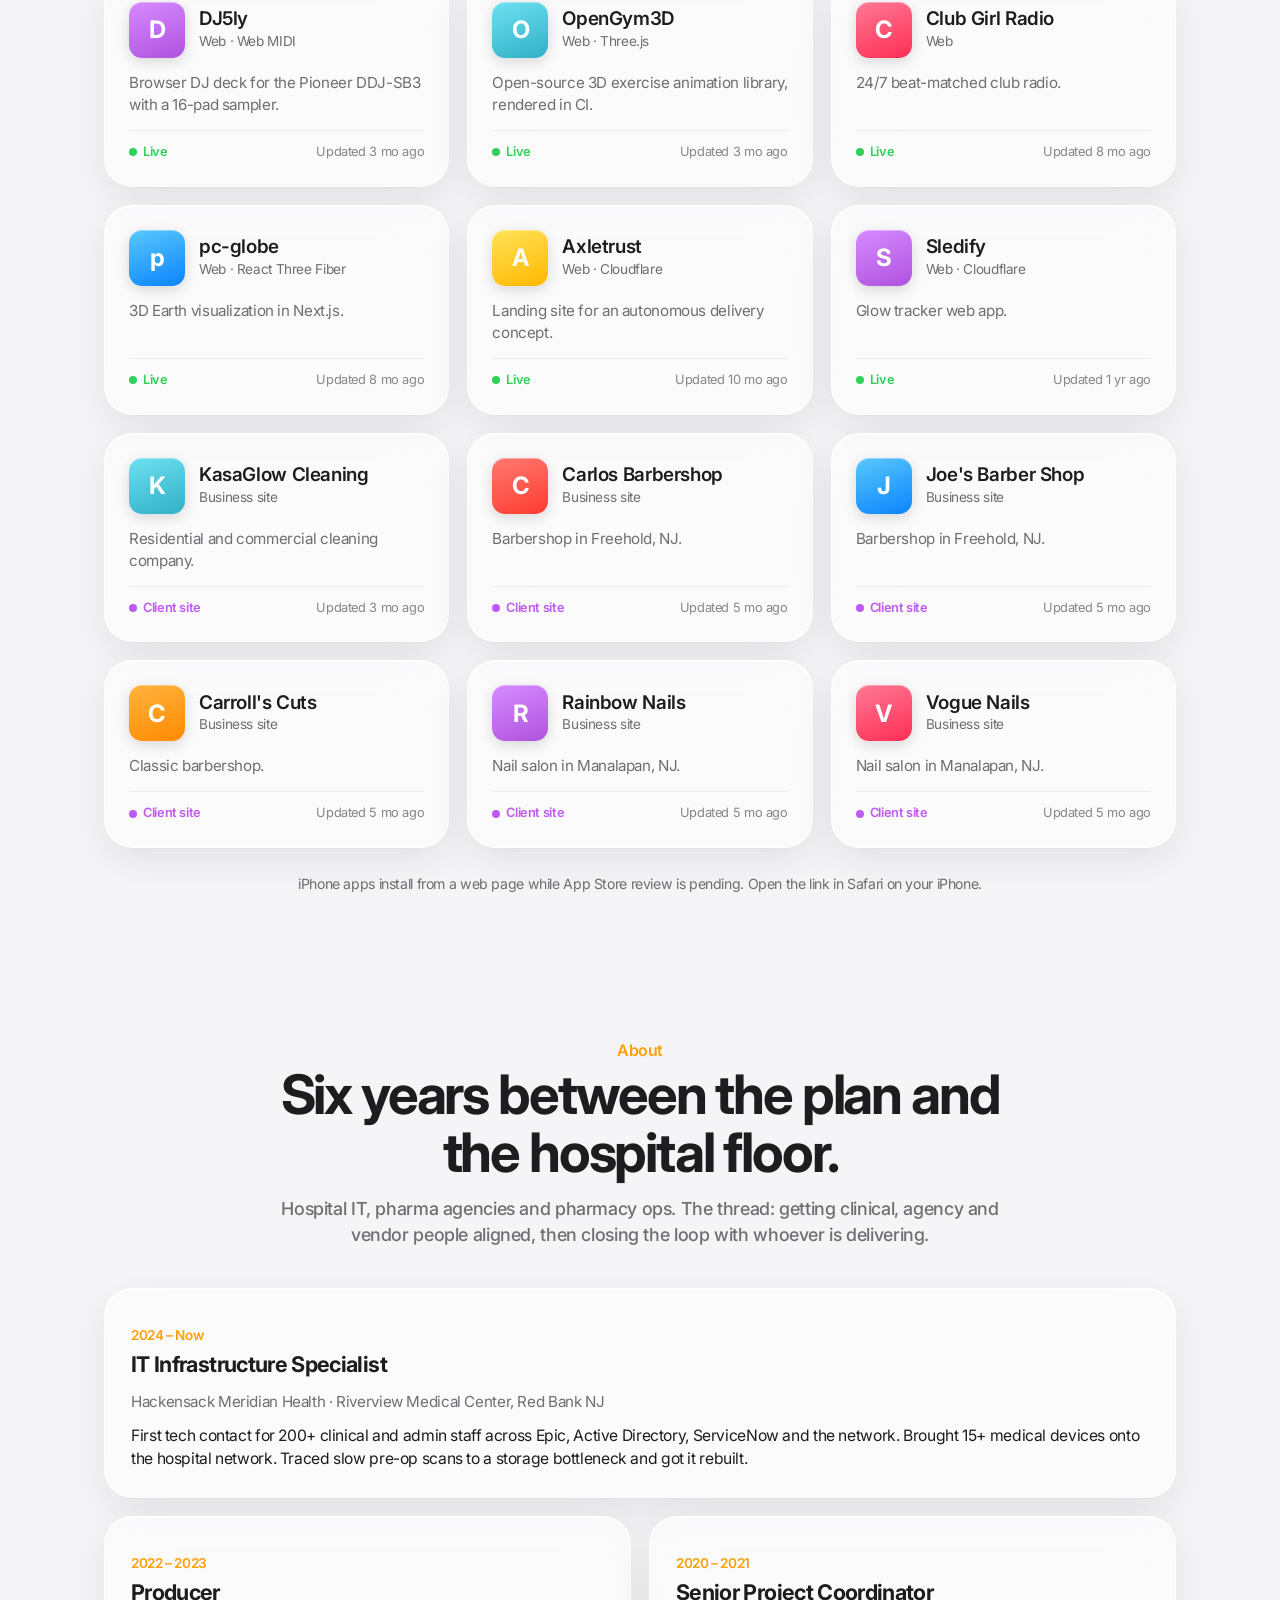
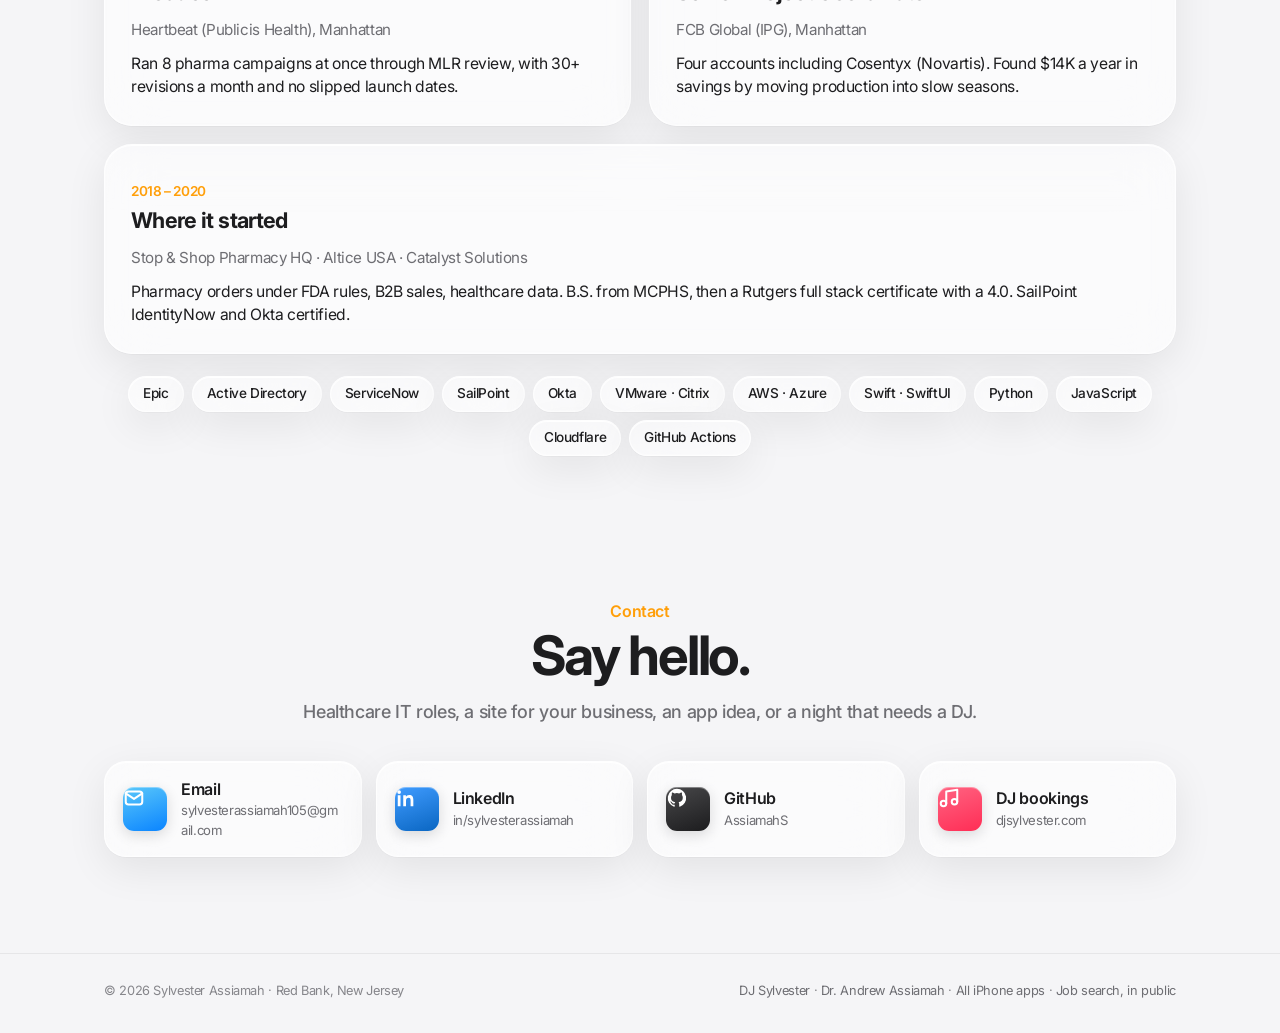
==== commit ab2b8a4d: "redesign: liquid glass + live project board with launch countdowns the dj-site look wasn't the ask. " ====
--- a/index.html
+++ b/index.html
@@ -2,475 +2,613 @@
 <html lang="en">
 <head>
 <meta charset="UTF-8" />
-<meta name="viewport" content="width=device-width, initial-scale=1.0" />
-<title>Sylvester Assiamah — Healthcare IT · iPhone Apps · DJ</title>
-<meta name="description" content="Sylvester Assiamah. IT infrastructure specialist at Hackensack Meridian Health in Red Bank, NJ. Builds iPhone apps on the side and DJs amapiano on weekends." />
+<meta name="viewport" content="width=device-width, initial-scale=1.0, viewport-fit=cover" />
+<title>Sylvester Assiamah</title>
+<meta name="description" content="Sylvester Assiamah. Healthcare IT by day, iPhone apps and websites after hours. Every project, what's live, what's next, and when it ships." />
 <meta property="og:title" content="Sylvester Assiamah" />
-<meta property="og:description" content="Healthcare IT by day. iPhone apps and amapiano sets after hours. New Jersey." />
+<meta property="og:description" content="Every app and site I'm building: what's live, what's in progress, and countdowns to what ships next." />
 <meta property="og:type" content="website" />
 <meta property="og:url" content="https://sylvesterassiamah.com" />
+<meta name="theme-color" content="#F5F5F7" media="(prefers-color-scheme: light)" />
+<meta name="theme-color" content="#000000" media="(prefers-color-scheme: dark)" />
 <link rel="canonical" href="https://sylvesterassiamah.com" />
-<link rel="icon" href="data:image/svg+xml,%3Csvg xmlns='http://www.w3.org/2000/svg' viewBox='0 0 64 64'%3E%3Crect width='64' height='64' rx='14' fill='%230D0A12'/%3E%3Ctext x='32' y='42' text-anchor='middle' font-family='Arial Black,Arial,sans-serif' font-weight='900' font-size='28' fill='%23FFB13D'%3ESA%3C/text%3E%3C/svg%3E" />
-
+<link rel="icon" href="data:image/svg+xml,%3Csvg xmlns='http://www.w3.org/2000/svg' viewBox='0 0 64 64'%3E%3Cdefs%3E%3ClinearGradient id='g' x1='0' y1='0' x2='1' y2='1'%3E%3Cstop offset='0' stop-color='%230A84FF'/%3E%3Cstop offset='1' stop-color='%23BF5AF2'/%3E%3C/linearGradient%3E%3C/defs%3E%3Crect width='64' height='64' rx='15' fill='url(%23g)'/%3E%3Ctext x='32' y='43' text-anchor='middle' font-family='-apple-system,Helvetica,Arial,sans-serif' font-weight='700' font-size='30' fill='white'%3ESA%3C/text%3E%3C/svg%3E" />
 <link rel="preconnect" href="https://fonts.googleapis.com" />
 <link rel="preconnect" href="https://fonts.gstatic.com" crossorigin />
-<link href="https://fonts.googleapis.com/css2?family=Unbounded:wght@500;700;900&family=Archivo:wght@400;500;600;700&display=swap" rel="stylesheet" />
+<link href="https://fonts.googleapis.com/css2?family=Inter:wght@400;500;600;700;800&display=swap" rel="stylesheet" />
 
 <style>
   :root{
-    --night:#0D0A12;
-    --panel:#141019;
-    --panel-2:#1A1522;
-    --fg:#F5F2EC;
-    --muted:#9A93A8;
-    --amber:#FFB13D;
-    --violet:#8B5CF6;
-    --teal:#2DD4BF;
-    --line:rgba(245,242,236,.1);
-    --max:1100px;
-  }
+    --bg:#F5F5F7;
+    --fg:#1D1D1F;
+    --muted:#6E6E73;
+    --faint:#86868B;
+    --blue:#0071E3;
+    --link:#0066CC;
+    --green:#30D158; --orange:#FF9F0A; --red:#FF453A; --purple:#BF5AF2; --teal:#40C8E0; --yellow:#FFD60A; --pink:#FF375F; --indigo:#5E5CE6;
+    /* liquid glass */
+    --glass:rgba(255,255,255,.55);
+    --glass-strong:rgba(255,255,255,.72);
+    --glass-edge:rgba(255,255,255,.75);
+    --glass-line:rgba(0,0,0,.06);
+    --glass-shadow:0 1px 1px rgba(0,0,0,.03), 0 12px 40px rgba(0,0,0,.08);
+    --hi:inset 0 1px 0 rgba(255,255,255,.9), inset 0 -1px 0 rgba(255,255,255,.25);
+    --blob-a:rgba(10,132,255,.32); --blob-b:rgba(191,90,242,.28); --blob-c:rgba(255,159,10,.22); --blob-d:rgba(48,209,88,.20);
+    --max:1120px;
+    --r:28px;
+  }
+  @media (prefers-color-scheme: dark){
+    :root:not([data-theme="light"]){
+      --bg:#000000; --fg:#F5F5F7; --muted:#A1A1A6; --faint:#86868B; --link:#2997FF; --blue:#0A84FF;
+      --glass:rgba(40,40,44,.48); --glass-strong:rgba(44,44,48,.66); --glass-edge:rgba(255,255,255,.14); --glass-line:rgba(255,255,255,.08);
+      --glass-shadow:0 1px 1px rgba(0,0,0,.4), 0 18px 50px rgba(0,0,0,.5);
+      --hi:inset 0 1px 0 rgba(255,255,255,.16), inset 0 -1px 0 rgba(255,255,255,.04);
+      --blob-a:rgba(10,132,255,.38); --blob-b:rgba(191,90,242,.34); --blob-c:rgba(255,159,10,.20); --blob-d:rgba(48,209,88,.18);
+    }
+  }
+  :root[data-theme="dark"]{
+    --bg:#000000; --fg:#F5F5F7; --muted:#A1A1A6; --faint:#86868B; --link:#2997FF; --blue:#0A84FF;
+    --glass:rgba(40,40,44,.48); --glass-strong:rgba(44,44,48,.66); --glass-edge:rgba(255,255,255,.14); --glass-line:rgba(255,255,255,.08);
+    --glass-shadow:0 1px 1px rgba(0,0,0,.4), 0 18px 50px rgba(0,0,0,.5);
+    --hi:inset 0 1px 0 rgba(255,255,255,.16), inset 0 -1px 0 rgba(255,255,255,.04);
+    --blob-a:rgba(10,132,255,.38); --blob-b:rgba(191,90,242,.34); --blob-c:rgba(255,159,10,.20); --blob-d:rgba(48,209,88,.18);
+  }
+
   *{margin:0;padding:0;box-sizing:border-box}
-  html{scroll-behavior:smooth}
+  html{scroll-behavior:smooth;-webkit-text-size-adjust:100%}
   body{
-    background:var(--night);color:var(--fg);
-    font-family:"Archivo",system-ui,sans-serif;font-size:17px;line-height:1.65;
+    background:var(--bg);color:var(--fg);
+    font-family:-apple-system,BlinkMacSystemFont,"SF Pro Text","SF Pro Display","Inter","Helvetica Neue",Arial,sans-serif;
+    font-size:17px;line-height:1.47;letter-spacing:-.022em;
     -webkit-font-smoothing:antialiased;overflow-x:hidden;
   }
-  ::selection{background:var(--amber);color:var(--night)}
-  a{color:var(--amber);text-decoration:none}
-  a:hover{text-decoration:underline;text-underline-offset:3px}
-  a:focus-visible,button:focus-visible{outline:2px solid var(--amber);outline-offset:2px;border-radius:2px}
+  a{color:var(--link);text-decoration:none}
+  a:hover{text-decoration:underline}
+  a:focus-visible,button:focus-visible{outline:3px solid rgba(0,113,227,.6);outline-offset:3px;border-radius:14px}
   .wrap{max-width:var(--max);margin:0 auto;padding:0 24px}
 
-  /* ---------- nav ---------- */
-  header{
-    position:sticky;top:0;z-index:50;
-    background:rgba(13,10,18,.86);backdrop-filter:blur(12px);-webkit-backdrop-filter:blur(12px);
-    border-bottom:1px solid var(--line);
-  }
-  nav{display:flex;align-items:center;justify-content:space-between;padding:15px 24px;max-width:var(--max);margin:0 auto}
-  .logo{font-family:"Unbounded",sans-serif;font-weight:900;font-size:.95rem;letter-spacing:1px;white-space:nowrap}
-  .logo span{color:var(--amber)}
-  .nav-links{display:flex;gap:24px;list-style:none;align-items:center}
-  .nav-links a{color:var(--muted);font-size:.8rem;font-weight:600;letter-spacing:1.5px;text-transform:uppercase}
-  .nav-links a:hover{color:var(--fg);text-decoration:none}
-  .nav-links .cta-link{background:var(--amber);color:var(--night);padding:9px 18px;border-radius:999px;font-weight:700;white-space:nowrap}
-  .nav-links .cta-link:hover{background:#FFC466}
-  @media(max-width:640px){nav{padding:12px 16px}.logo{font-size:.72rem;letter-spacing:.5px}.nav-links{gap:14px}.nav-links a{font-size:.72rem;letter-spacing:1px}.nav-links .cta-link{padding:8px 14px}.nav-links li.hide-sm{display:none}}
+  /* ---------- the colour field the glass sits on ---------- */
+  .field{position:fixed;inset:0;z-index:-1;overflow:hidden;pointer-events:none}
+  .field i{position:absolute;border-radius:50%;filter:blur(80px);will-change:transform}
+  .field .a{width:56vmax;height:56vmax;left:-14vmax;top:-18vmax;background:var(--blob-a);animation:drift 26s ease-in-out infinite}
+  .field .b{width:48vmax;height:48vmax;right:-16vmax;top:8vmax;background:var(--blob-b);animation:drift 32s ease-in-out infinite reverse}
+  .field .c{width:40vmax;height:40vmax;left:20vmax;bottom:-20vmax;background:var(--blob-c);animation:drift 30s ease-in-out infinite}
+  .field .d{width:34vmax;height:34vmax;right:6vmax;bottom:-8vmax;background:var(--blob-d);animation:drift 36s ease-in-out infinite reverse}
+  @keyframes drift{0%,100%{transform:translate(0,0) scale(1)}33%{transform:translate(4vmax,3vmax) scale(1.06)}66%{transform:translate(-3vmax,2vmax) scale(.96)}}
+
+  /* ---------- glass primitive ---------- */
+  .glass{
+    background:var(--glass);
+    -webkit-backdrop-filter:blur(28px) saturate(180%);backdrop-filter:blur(28px) saturate(180%);
+    border:1px solid var(--glass-edge);
+    box-shadow:var(--glass-shadow),var(--hi);
+  }
+
+  /* ---------- nav: floating glass capsule ---------- */
+  header{position:sticky;top:0;z-index:50;padding:12px 16px 0}
+  nav{
+    max-width:760px;margin:0 auto;display:flex;align-items:center;justify-content:space-between;gap:8px;
+    padding:6px 6px 6px 18px;border-radius:999px;
+  }
+  .logo{font-weight:600;font-size:1rem;color:var(--fg);letter-spacing:-.02em;white-space:nowrap}
+  .logo:hover{text-decoration:none}
+  .nav-r{display:flex;align-items:center;gap:2px}
+  .nav-r a.txt{color:var(--fg);opacity:.8;font-size:.82rem;padding:8px 12px;border-radius:999px}
+  .nav-r a.txt:hover{opacity:1;text-decoration:none;background:var(--glass-line)}
+  .theme{width:36px;height:36px;border-radius:50%;border:0;background:transparent;color:var(--fg);opacity:.75;cursor:pointer;display:grid;place-items:center}
+  .theme:hover{opacity:1;background:var(--glass-line)}
+  .theme svg{width:18px;height:18px}
+  @media(max-width:560px){nav{padding-left:16px}.nav-r a.txt.hide-sm{display:none}}
+
+  /* ---------- buttons ---------- */
+  .btn{
+    display:inline-flex;align-items:center;justify-content:center;gap:6px;
+    font:inherit;font-size:1.02rem;font-weight:500;letter-spacing:-.01em;
+    padding:12px 22px;border-radius:999px;border:0;cursor:pointer;
+    background:var(--blue);color:#fff;transition:filter .2s ease,transform .2s ease;
+  }
+  .btn:hover{text-decoration:none;filter:brightness(1.08)}
+  .btn:active{transform:scale(.97)}
+  .btn.glass{background:var(--glass-strong);color:var(--fg)}
+  .btn.sm{padding:7px 14px;font-size:.82rem}
+  .more{font-size:1.02rem}
+  .more::after{content:" ›"}
 
   /* ---------- hero ---------- */
-  .hero{padding:96px 0 72px;position:relative;text-align:center;overflow:hidden}
-  .hero::before{
-    content:"";position:absolute;inset:-30% -20% auto;height:120%;z-index:-1;
-    background:
-      radial-gradient(38% 45% at 22% 30%, rgba(139,92,246,.22) 0%, transparent 65%),
-      radial-gradient(40% 48% at 78% 26%, rgba(255,177,61,.16) 0%, transparent 65%);
-    filter:blur(40px);
-  }
-  .hero .lanes{font-size:.78rem;font-weight:700;letter-spacing:4px;text-transform:uppercase;color:var(--amber);margin-bottom:22px}
+  .hero{text-align:center;padding:96px 0 56px}
+  .kicker{font-size:1.1rem;font-weight:600;color:var(--muted)}
   h1{
-    font-family:"Unbounded",sans-serif;font-weight:900;
-    font-size:clamp(2.2rem,8vw,5.2rem);line-height:1.02;letter-spacing:-1px;text-transform:uppercase;
-  }
-  h1 .accent{
-    background:linear-gradient(100deg,var(--amber),var(--violet));
-    -webkit-background-clip:text;background-clip:text;color:transparent;
-  }
-  .hero p.lede{max-width:600px;margin:26px auto 0;color:var(--muted);font-size:1.1rem}
-  .hero p.lede strong{color:var(--fg);font-weight:600}
-  .hero-cta{margin-top:36px;display:flex;gap:14px;justify-content:center;flex-wrap:wrap}
-  .btn{
-    display:inline-block;padding:14px 32px;border-radius:999px;border:0;cursor:pointer;
-    font-family:"Archivo",sans-serif;font-size:.86rem;font-weight:700;letter-spacing:1.5px;text-transform:uppercase;
-    transition:all .18s ease;
-  }
-  .btn-amber{background:var(--amber);color:var(--night)}
-  .btn-amber:hover{background:#FFC466;text-decoration:none;transform:translateY(-1px)}
-  .btn-ghost{border:1px solid var(--line);color:var(--fg);background:transparent}
-  .btn-ghost:hover{border-color:var(--amber);color:var(--amber);text-decoration:none}
-
-  /* signature: the three lanes as a status strip */
-  .rig{display:grid;grid-template-columns:repeat(3,1fr);gap:1px;margin:64px auto 0;max-width:820px;background:var(--line);border:1px solid var(--line);border-radius:12px;overflow:hidden}
-  .rig div{background:var(--panel);padding:22px 20px;text-align:left}
-  .rig .k{font-size:.7rem;letter-spacing:2px;text-transform:uppercase;color:var(--muted)}
-  .rig .v{margin-top:6px;font-family:"Unbounded",sans-serif;font-weight:700;font-size:1.05rem;line-height:1.3}
-  .rig .v i{font-style:normal;color:var(--amber)}
-  @media(max-width:700px){.rig{grid-template-columns:1fr}}
+    font-family:-apple-system,BlinkMacSystemFont,"SF Pro Display","Inter","Helvetica Neue",sans-serif;
+    font-weight:700;font-size:clamp(3rem,9vw,6rem);line-height:1.02;letter-spacing:-.045em;margin-top:6px;
+  }
+  h1 .grad{background:linear-gradient(95deg,#0A84FF 0%,#BF5AF2 45%,#FF375F 75%,#FF9F0A 100%);-webkit-background-clip:text;background-clip:text;color:transparent}
+  .lede{max-width:640px;margin:22px auto 0;font-size:clamp(1.1rem,2.2vw,1.35rem);line-height:1.4;color:var(--muted);font-weight:500}
+  .lede b{color:var(--fg);font-weight:600}
+  .hero-cta{margin-top:30px;display:flex;gap:12px;justify-content:center;flex-wrap:wrap}
+
+  .stats{margin:56px auto 0;max-width:860px;display:grid;grid-template-columns:repeat(4,1fr);border-radius:var(--r);overflow:hidden}
+  .stat{padding:22px 16px;text-align:center}
+  .stat + .stat{border-left:1px solid var(--glass-line)}
+  .stat .n{font-size:2.1rem;font-weight:700;letter-spacing:-.04em;line-height:1.05}
+  .stat .l{font-size:.82rem;color:var(--muted);margin-top:4px}
+  .stat.g .n{color:var(--green)} .stat.b .n{color:var(--blue)} .stat.o .n{color:var(--orange)}
+  @media(max-width:640px){
+    .stats{grid-template-columns:1fr 1fr}
+    .stat:nth-child(3){border-left:0}
+    .stat:nth-child(n+3){border-top:1px solid var(--glass-line)}
+  }
 
   /* ---------- sections ---------- */
-  section{padding:96px 0;border-top:1px solid var(--line)}
-  .sec-eyebrow{font-size:.75rem;font-weight:700;letter-spacing:3px;text-transform:uppercase;color:var(--amber);margin-bottom:12px}
-  h2 br{display:none}
-  @media(min-width:700px){h2 br{display:inline}}
-  h2{
-    font-family:"Unbounded",sans-serif;font-weight:700;
-    font-size:clamp(1.5rem,3.6vw,2.3rem);line-height:1.15;margin-bottom:22px;letter-spacing:-.5px;
-  }
-  .prose{max-width:640px;color:var(--muted);font-size:1.04rem}
-  .prose strong{color:var(--fg)}
-  .reveal{opacity:0;transform:translateY(18px);transition:opacity .7s ease,transform .7s ease}
+  section{padding:72px 0}
+  .head{text-align:center;max-width:720px;margin:0 auto}
+  .eyebrow{font-size:1rem;font-weight:600;color:var(--orange)}
+  h2{font-family:-apple-system,BlinkMacSystemFont,"SF Pro Display","Inter",sans-serif;font-weight:700;font-size:clamp(2rem,5vw,3.4rem);line-height:1.06;letter-spacing:-.04em;margin-top:4px}
+  .sub{margin-top:14px;color:var(--muted);font-size:1.12rem;line-height:1.45;font-weight:500}
+
+  /* ---------- up next: countdown ---------- */
+  .next-list{margin-top:40px;display:grid;gap:20px}
+  .next{border-radius:36px;padding:36px;display:grid;grid-template-columns:auto 1fr;gap:28px;align-items:center;position:relative;overflow:hidden}
+  .next::before{content:"";position:absolute;inset:0;z-index:-1;opacity:.5;background:radial-gradient(60% 90% at 0% 0%,var(--tint) 0%,transparent 60%)}
+  .next .icon{width:104px;height:104px;border-radius:24px;font-size:2.8rem}
+  .next .tag{display:inline-flex;align-items:center;gap:6px;font-size:.82rem;font-weight:600;color:var(--orange)}
+  .next .tag i{width:7px;height:7px;border-radius:50%;background:currentColor;animation:pulse 1.8s ease-in-out infinite}
+  @keyframes pulse{0%,100%{opacity:1}50%{opacity:.35}}
+  .next h3{font-size:2rem;font-weight:700;letter-spacing:-.035em;line-height:1.1;margin-top:4px}
+  .next p{color:var(--muted);margin-top:6px;max-width:560px}
+  .next .date{margin-top:10px;font-size:.95rem;font-weight:600}
+  .clock{grid-column:1 / -1;display:grid;grid-template-columns:repeat(4,1fr);gap:12px}
+  .unit{border-radius:22px;padding:18px 8px;text-align:center;background:var(--glass-strong);border:1px solid var(--glass-edge);box-shadow:var(--hi)}
+  .unit b{display:block;font-size:clamp(2rem,6vw,3.4rem);font-weight:700;letter-spacing:-.04em;line-height:1;font-variant-numeric:tabular-nums}
+  .unit span{display:block;margin-top:6px;font-size:.78rem;color:var(--muted);font-weight:600;text-transform:uppercase;letter-spacing:.06em}
+  .clock.done{display:flex;justify-content:flex-start}
+  @media(max-width:640px){
+    .next{padding:24px;gap:18px;border-radius:30px}
+    .next .icon{width:72px;height:72px;border-radius:17px;font-size:2rem}
+    .next h3{font-size:1.5rem}
+    .clock{gap:8px}
+    .unit{border-radius:18px;padding:14px 4px}
+  }
+
+  /* ---------- board ---------- */
+  .seg{
+    margin:32px auto 0;display:flex;gap:4px;padding:4px;border-radius:999px;width:max-content;max-width:100%;
+    overflow-x:auto;scrollbar-width:none;-webkit-overflow-scrolling:touch;
+  }
+  .seg::-webkit-scrollbar{display:none}
+  .seg button{
+    flex:none;font:inherit;font-size:.88rem;font-weight:500;color:var(--fg);opacity:.75;
+    background:transparent;border:0;border-radius:999px;padding:8px 16px;cursor:pointer;white-space:nowrap;
+  }
+  .seg button .c{color:var(--faint);margin-left:4px}
+  .seg button[aria-pressed="true"]{opacity:1;background:var(--glass-strong);box-shadow:0 2px 10px rgba(0,0,0,.08),var(--hi);font-weight:600}
+  @media(max-width:640px){.seg{width:auto;margin-left:-4px;margin-right:-4px}}
+
+  .grid{margin-top:28px;display:grid;grid-template-columns:repeat(3,1fr);gap:18px}
+  @media(max-width:900px){.grid{grid-template-columns:repeat(2,1fr)}}
+  @media(max-width:600px){.grid{grid-template-columns:1fr;gap:14px}}
+  a.card{display:flex;flex-direction:column;gap:14px;color:inherit;border-radius:var(--r);padding:24px;transition:transform .35s cubic-bezier(.2,.8,.2,1),box-shadow .35s ease}
+  a.card:hover{text-decoration:none;transform:translateY(-4px) scale(1.01);box-shadow:0 2px 2px rgba(0,0,0,.03),0 24px 60px rgba(0,0,0,.14),var(--hi)}
+  a.card:active{transform:scale(.98)}
+  .card-top{display:flex;gap:14px;align-items:center}
+  .icon{
+    width:56px;height:56px;border-radius:13px;flex:none;display:grid;place-items:center;
+    color:#fff;font-weight:700;font-size:1.5rem;letter-spacing:-.02em;
+    box-shadow:inset 0 1px 0 rgba(255,255,255,.35),0 4px 14px rgba(0,0,0,.14);
+  }
+  .card h3{font-size:1.18rem;font-weight:600;letter-spacing:-.02em;line-height:1.2}
+  .card .kind{font-size:.85rem;color:var(--muted);margin-top:1px}
+  .card p{font-size:.95rem;color:var(--muted);flex:1;line-height:1.45}
+  .card-foot{display:flex;align-items:center;justify-content:space-between;gap:8px;flex-wrap:wrap;padding-top:12px;border-top:1px solid var(--glass-line)}
+  .pill{display:inline-flex;align-items:center;gap:6px;font-size:.8rem;font-weight:600}
+  .pill i{width:8px;height:8px;border-radius:50%;background:currentColor}
+  .pill.live{color:var(--green)} .pill.building{color:var(--blue)} .pill.soon{color:var(--orange)} .pill.client{color:var(--purple)}
+  .upd{font-size:.8rem;color:var(--faint)}
+  .board-note{margin-top:26px;text-align:center;font-size:.88rem;color:var(--muted)}
+
+  /* ---------- about ---------- */
+  .about{margin-top:40px;display:grid;grid-template-columns:1fr 1fr;gap:18px}
+  @media(max-width:760px){.about{grid-template-columns:1fr}}
+  .job{border-radius:var(--r);padding:26px}
+  .job.wide{grid-column:1 / -1}
+  .job .when{font-size:.85rem;font-weight:600;color:var(--orange)}
+  .job h3{font-size:1.35rem;font-weight:700;letter-spacing:-.03em;margin-top:4px}
+  .job .where{color:var(--muted);font-size:.95rem}
+  .job p{margin-top:10px;font-size:.98rem;line-height:1.5}
+  .chips{margin-top:22px;display:flex;flex-wrap:wrap;gap:8px;justify-content:center}
+  .chip{font-size:.85rem;font-weight:500;padding:7px 14px;border-radius:999px}
+
+  /* ---------- contact ---------- */
+  .contact{margin-top:36px;display:grid;grid-template-columns:repeat(4,1fr);gap:14px}
+  @media(max-width:860px){.contact{grid-template-columns:1fr 1fr}}
+  @media(max-width:480px){.contact{grid-template-columns:1fr}}
+  a.ct{display:flex;gap:14px;align-items:center;color:inherit;border-radius:22px;padding:16px 18px;transition:transform .3s cubic-bezier(.2,.8,.2,1)}
+  a.ct:hover{text-decoration:none;transform:translateY(-2px)}
+  a.ct .icon{width:44px;height:44px;border-radius:11px}
+  a.ct .icon svg{width:22px;height:22px}
+  a.ct b{display:block;font-weight:600;font-size:1rem}
+  a.ct span{display:block;font-size:.82rem;color:var(--muted);word-break:break-all}
+
+  footer{margin-top:24px;padding:28px 0 calc(32px + env(safe-area-inset-bottom));border-top:1px solid var(--glass-line);color:var(--faint);font-size:.8rem}
+  footer .wrap{display:flex;justify-content:space-between;gap:12px;flex-wrap:wrap}
+  footer a{color:var(--muted)}
+
+  /* reveal */
+  .reveal{opacity:0;transform:translateY(24px);transition:opacity .9s cubic-bezier(.2,.8,.2,1),transform .9s cubic-bezier(.2,.8,.2,1)}
   .reveal.in{opacity:1;transform:none}
 
-  /* ---------- work: timeline ---------- */
-  .timeline{margin-top:40px;border-left:1px solid var(--line);padding-left:28px;display:flex;flex-direction:column;gap:34px;max-width:760px}
-  .role{position:relative}
-  .role::before{content:"";position:absolute;left:-33px;top:9px;width:9px;height:9px;border-radius:50%;background:var(--panel-2);border:1px solid var(--muted)}
-  .role.now::before{background:var(--amber);border-color:var(--amber);box-shadow:0 0 0 4px rgba(255,177,61,.18)}
-  .role .when{font-size:.72rem;letter-spacing:2px;text-transform:uppercase;color:var(--muted)}
-  .role.now .when{color:var(--amber)}
-  .role h3{font-family:"Unbounded",sans-serif;font-weight:700;font-size:1.05rem;margin:6px 0 2px}
-  .role .where{color:var(--muted);font-size:.95rem}
-  .role ul{list-style:none;margin-top:12px}
-  .role li{color:var(--muted);font-size:.97rem;padding:6px 0 6px 18px;position:relative}
-  .role li::before{content:"";position:absolute;left:0;top:16px;width:8px;height:1px;background:var(--amber)}
-  .role li b{color:var(--fg);font-weight:600}
-  .skills{margin-top:56px;display:grid;grid-template-columns:repeat(3,1fr);gap:18px}
-  @media(max-width:800px){.skills{grid-template-columns:1fr}}
-  .skill{border:1px solid var(--line);border-radius:10px;padding:22px 24px;background:var(--panel)}
-  .skill .k{font-size:.72rem;letter-spacing:2px;text-transform:uppercase;color:var(--violet);font-weight:700}
-  .skill p{margin-top:10px;color:var(--muted);font-size:.95rem;line-height:1.6}
-  .skill p b{color:var(--fg);font-weight:600}
-  .creds{margin-top:18px;display:flex;flex-wrap:wrap;gap:10px}
-  .cred{font-size:.8rem;font-weight:600;color:var(--fg);padding:8px 14px;border:1px solid var(--line);border-radius:999px;background:var(--panel-2)}
-  .cred i{font-style:normal;color:var(--amber);margin-right:6px}
-
-  /* ---------- builds ---------- */
-  #builds{background:var(--panel)}
-  .build-grid{display:grid;grid-template-columns:repeat(3,1fr);gap:18px;margin-top:40px}
-  @media(max-width:900px){.build-grid{grid-template-columns:repeat(2,1fr)}}
-  @media(max-width:600px){.build-grid{grid-template-columns:1fr}}
-  a.build{
-    display:flex;flex-direction:column;color:inherit;
-    border:1px solid var(--line);border-radius:10px;padding:26px;background:var(--night);
-    transition:border-color .2s ease,transform .2s ease;
-  }
-  a.build:hover{border-color:var(--amber);text-decoration:none;transform:translateY(-2px)}
-  a.build.wide{grid-column:span 2}
-  @media(max-width:600px){a.build.wide{grid-column:span 1}}
-  .build .tag{font-size:.7rem;font-weight:700;letter-spacing:2px;text-transform:uppercase;color:var(--violet)}
-  .build .tag.ios{color:var(--teal)}
-  .build .tag.web{color:var(--amber)}
-  .build h3{font-family:"Unbounded",sans-serif;font-weight:700;font-size:1.05rem;margin:10px 0 8px}
-  .build p{color:var(--muted);font-size:.93rem;flex:1}
-  .build .go{margin-top:16px;font-size:.78rem;font-weight:700;letter-spacing:1.5px;text-transform:uppercase;color:var(--amber)}
-  .build-note{margin-top:22px;color:var(--muted);font-size:.9rem}
-
-  /* ---------- music ---------- */
-  .music-grid{display:grid;grid-template-columns:1.1fr .9fr;gap:56px;align-items:center;margin-top:40px}
-  @media(max-width:800px){.music-grid{grid-template-columns:1fr}}
-  .music-copy p{color:var(--muted);margin-bottom:14px}
-  .music-copy p b{color:var(--fg);font-weight:600}
-  .music-copy .btns{display:flex;gap:12px;flex-wrap:wrap;margin-top:24px}
-  .eq{display:flex;gap:6px;justify-content:center;align-items:flex-end;height:120px}
-  .eq span{
-    width:10px;border-radius:4px 4px 0 0;
-    background:linear-gradient(to top,var(--violet),var(--amber));
-    animation:bounce 1.1s ease-in-out infinite;transform-origin:bottom;height:100%;
-  }
-  .eq span:nth-child(1){animation-delay:0s;height:35%}
-  .eq span:nth-child(2){animation-delay:.15s;height:70%}
-  .eq span:nth-child(3){animation-delay:.3s;height:100%}
-  .eq span:nth-child(4){animation-delay:.1s;height:55%}
-  .eq span:nth-child(5){animation-delay:.25s;height:85%}
-  .eq span:nth-child(6){animation-delay:.05s;height:45%}
-  .eq span:nth-child(7){animation-delay:.2s;height:90%}
-  .eq span:nth-child(8){animation-delay:.35s;height:60%}
-  .eq span:nth-child(9){animation-delay:.12s;height:75%}
-  @keyframes bounce{0%,100%{transform:scaleY(.45)}50%{transform:scaleY(1)}}
-
-  /* ---------- contact ---------- */
-  .contact-grid{display:grid;grid-template-columns:repeat(3,1fr);gap:18px;margin-top:40px}
-  @media(max-width:800px){.contact-grid{grid-template-columns:1fr}}
-  a.ccard{display:block;color:inherit;border:1px solid var(--line);border-radius:10px;padding:24px;background:var(--panel);transition:border-color .2s ease}
-  a.ccard:hover{border-color:var(--amber);text-decoration:none}
-  .ccard .k{font-size:.72rem;letter-spacing:2px;text-transform:uppercase;color:var(--muted)}
-  .ccard .v{margin-top:6px;font-weight:600;font-size:1.02rem;word-break:break-word}
-  .ccard .v span{color:var(--amber)}
-
-  /* ---------- footer ---------- */
-  footer{border-top:1px solid var(--line);padding:48px 0;text-align:center;color:var(--muted);font-size:.88rem}
-  footer .fam{margin-top:10px;opacity:.75}
-  footer .fam a{color:var(--muted)}
-
-  /* ---------- phone ---------- */
   @media(max-width:640px){
     body{font-size:16px}
     .wrap{padding:0 16px}
-    .hero{padding:56px 0 44px}
-    .hero .lanes{font-size:.66rem;letter-spacing:2.5px;margin-bottom:16px}
-    h1{font-size:clamp(2.4rem,12.5vw,3.2rem);letter-spacing:-.5px}
-    .hero p.lede{font-size:1rem;margin-top:20px;padding:0 8px}
-    .hero-cta{margin-top:28px;gap:10px}
-    .btn{padding:12px 24px;font-size:.8rem}
-    .rig{margin-top:40px}
-    .rig div{padding:16px 18px}
-    .rig .v{font-size:.95rem}
-    section{padding:60px 0}
-    .sec-eyebrow{margin-bottom:8px}
-    h2{font-size:1.5rem;margin-bottom:16px}
-    .prose{font-size:.98rem}
-    .timeline{margin-top:28px;gap:26px;padding-left:22px}
-    .role::before{left:-27px}
-    .role li{font-size:.93rem;padding:4px 0 4px 16px}
-    .skills{margin-top:36px;gap:12px}
-    .skill{padding:18px 20px}
-    .build-grid{margin-top:28px;gap:12px}
-    a.build{padding:20px}
-    .build h3{font-size:1rem}
-    .build p{font-size:.9rem}
-    .music-grid{gap:28px;margin-top:24px}
-    .music-copy .btns{margin-top:16px}
-    .eq{height:64px;gap:5px}
-    .eq span{width:8px}
-    .contact-grid{margin-top:24px;gap:12px}
-    a.ccard{padding:18px 20px}
-    .ccard .v{font-size:.95rem}
-    footer{padding:36px 0;font-size:.82rem}
-  }
-
+    .hero{padding:64px 0 36px}
+    .hero-cta .btn{flex:1;max-width:220px}
+    .stats{margin-top:40px}
+    .stat{padding:18px 10px}
+    .stat .n{font-size:1.75rem}
+    section{padding:52px 0}
+    a.card{padding:20px}
+    .job{padding:22px}
+  }
   @media(prefers-reduced-motion:reduce){
     html{scroll-behavior:auto}
-    .eq span{animation:none;transform:none}
-    .btn-amber:hover,a.build:hover{transform:none}
-    .reveal{opacity:1 !important;transform:none !important;transition:none !important}
+    .field i,.next .tag i{animation:none}
+    .reveal{opacity:1;transform:none;transition:none}
+    a.card,a.ct,.btn{transition:none}
+  }
+  @supports not ((backdrop-filter:blur(1px)) or (-webkit-backdrop-filter:blur(1px))){
+    .glass{background:var(--glass-strong)}
   }
 </style>
 </head>
 <body>
+<div class="field" aria-hidden="true"><i class="a"></i><i class="b"></i><i class="c"></i><i class="d"></i></div>
 
 <header>
-  <nav aria-label="Main">
-    <div class="logo">SYLVESTER <span>ASSIAMAH</span></div>
-    <ul class="nav-links">
-      <li class="hide-sm"><a href="#work">Work</a></li>
-      <li><a href="#builds">Builds</a></li>
-      <li class="hide-sm"><a href="#music">Music</a></li>
-      <li><a class="cta-link" href="#contact">Say hi</a></li>
-    </ul>
+  <nav class="glass" aria-label="Main">
+    <a class="logo" href="#top">Sylvester Assiamah</a>
+    <div class="nav-r">
+      <a class="txt" href="#board">Projects</a>
+      <a class="txt hide-sm" href="#about">About</a>
+      <a class="txt hide-sm" href="#contact">Contact</a>
+      <button class="theme" id="theme" type="button" aria-label="Toggle dark mode">
+        <svg viewBox="0 0 24 24" fill="none" stroke="currentColor" stroke-width="2" stroke-linecap="round" stroke-linejoin="round"><path d="M21 12.8A9 9 0 1 1 11.2 3a7 7 0 0 0 9.8 9.8z"/></svg>
+      </button>
+    </div>
   </nav>
 </header>
 
-<main>
-
-  <div class="hero wrap">
-    <p class="lanes">Healthcare IT · iPhone Apps · Amapiano</p>
-    <h1>Sylvester<br/><span class="accent">Assiamah</span></h1>
-    <p class="lede">IT infrastructure specialist at <strong>Hackensack Meridian Health</strong> in Red Bank, NJ. I keep a hospital's systems and clinicians moving by day, ship iPhone apps after hours, and DJ amapiano on weekends.</p>
-    <div class="hero-cta">
-      <a class="btn btn-amber" href="https://www.linkedin.com/in/sylvesterassiamah" target="_blank" rel="noopener">LinkedIn</a>
-      <a class="btn btn-ghost" href="https://github.com/AssiamahS" target="_blank" rel="noopener">GitHub</a>
+<main id="top">
+  <div class="wrap hero">
+    <p class="kicker reveal">Healthcare IT. iPhone apps. The web.</p>
+    <h1 class="reveal">Built in public.<br/><span class="grad">All of it.</span></h1>
+    <p class="lede reveal">I'm Sylvester. IT infrastructure at <b>Hackensack Meridian Health</b> by day. After hours I build apps and sites, and every one of them is on this page with what's live, what's in progress, and when the next thing ships.</p>
+    <div class="hero-cta reveal">
+      <a class="btn" href="#board">See the projects</a>
+      <a class="btn glass" href="#next">What's next</a>
     </div>
-    <div class="rig" aria-label="At a glance">
-      <div><p class="k">Day job</p><p class="v"><i>6 years</i> in hospital IT and pharma</p></div>
-      <div><p class="k">After hours</p><p class="v"><i>20+</i> iPhone apps, installable today</p></div>
-      <div><p class="k">Weekends</p><p class="v">Sets in <i>NJ · NYC · Philly</i></p></div>
+    <div class="stats glass reveal" aria-label="At a glance">
+      <div class="stat g"><p class="n" id="s-live">0</p><p class="l">Live</p></div>
+      <div class="stat b"><p class="n" id="s-build">0</p><p class="l">In progress</p></div>
+      <div class="stat o"><p class="n" id="s-next">0</p><p class="l">Launching soon</p></div>
+      <div class="stat"><p class="n" id="s-last">—</p><p class="l">Last update</p></div>
     </div>
   </div>
 
-  <section id="work">
+  <section id="next" aria-labelledby="next-h">
     <div class="wrap">
-      <p class="sec-eyebrow reveal">Work</p>
-      <h2 class="reveal">Six years between the project plan<br/>and the hospital floor.</h2>
-      <p class="prose reveal">Hospital infrastructure, pharmaceutical marketing agencies, pharmacy operations. The thread through all of it: keeping clinical, agency and vendor people aligned on scope, timelines and risk, then closing the loop with whoever is actually delivering.</p>
-
-      <div class="timeline">
-        <div class="role now reveal">
-          <p class="when">June 2024 – Present</p>
-          <h3>IT Infrastructure Specialist</h3>
-          <p class="where">Hackensack Meridian Health · Riverview Medical Center, Red Bank, NJ</p>
-          <ul>
-            <li>First technical contact for <b>200+ clinical and administrative staff</b>: Epic, Active Directory, ServiceNow, Windows, network.</li>
-            <li>Brought <b>15+ medical devices</b> onto the hospital network with nursing and biomedical engineering.</li>
-            <li>Traced slow pre-op scan loading to a storage bottleneck and coordinated the rebuild for operating-room staff.</li>
-            <li>Run the biweekly infrastructure status meeting for physicians and department leads.</li>
-          </ul>
-        </div>
-        <div class="role reveal">
-          <p class="when">2022 – 2023</p>
-          <h3>Producer</h3>
-          <p class="where">Heartbeat (Publicis Health), Manhattan</p>
-          <ul>
-            <li>Managed <b>8 concurrent pharma campaigns</b> through creative, MLR review, production and launch.</li>
-            <li>Ran the MLR comment cycle: 30+ monthly revisions without moving a launch date.</li>
-          </ul>
-        </div>
-        <div class="role reveal">
-          <p class="when">2020 – 2021</p>
-          <h3>Senior Project Coordinator</h3>
-          <p class="where">FCB Global (IPG), Manhattan</p>
-          <ul>
-            <li>Digital, print and HCP campaigns across 4 accounts, including Cosentyx (Novartis).</li>
-            <li>Found <b>$14,000 a year</b> in savings by moving production into slower seasons.</li>
-          </ul>
-        </div>
-        <div class="role reveal">
-          <p class="when">2018 – 2020</p>
-          <h3>Earlier</h3>
-          <p class="where">Catalyst Solutions · Altice USA · Stop &amp; Shop Pharmacy HQ (Ahold Delhaize)</p>
-          <ul>
-            <li>Healthcare data and HCPCS coding, B2B business development, and <b>$300K+</b> in pharmacy production orders under FDA and state board rules.</li>
-          </ul>
-        </div>
-      </div>
-
-      <div class="skills reveal">
-        <div class="skill"><p class="k">Healthcare</p><p><b>Epic Hyperspace</b>, EHR/EMR, HIPAA and PHI handling, medical device rollouts, pharma marketing ops and MLR review.</p></div>
-        <div class="skill"><p class="k">Infrastructure &amp; identity</p><p>Windows Server, Active Directory, VMware, Citrix, SCCM, Linux, DNS/DHCP/VPN, AWS, Azure. <b>SailPoint IdentityNow</b>, <b>Okta</b>, Azure AD, SSO, MFA.</p></div>
-        <div class="skill"><p class="k">Data &amp; code</p><p>SQL, Excel forecasting models, reporting dashboards. <b>Swift</b>, Python, PowerShell, JavaScript, GitHub Actions.</p></div>
-      </div>
-      <div class="creds reveal">
-        <span class="cred"><i>●</i>SailPoint IdentityNow Advanced Training</span>
-        <span class="cred"><i>●</i>Okta Identity and Access Management</span>
-        <span class="cred"><i>●</i>Rutgers Full Stack Web Development, 4.0</span>
-        <span class="cred"><i>●</i>B.S. Pharmaceutical Business &amp; Technology, MCPHS 2018</span>
-      </div>
+      <div class="head reveal">
+        <p class="eyebrow">Coming soon</p>
+        <h2 id="next-h">Counting down.</h2>
+        <p class="sub">Launch dates I've committed to. When the clock hits zero, the download goes live.</p>
+      </div>
+      <div class="next-list" id="next-list"></div>
     </div>
   </section>
 
-  <section id="builds">
+  <section id="board" aria-labelledby="board-h">
     <div class="wrap">
-      <p class="sec-eyebrow reveal">Builds</p>
-      <h2 class="reveal">Things I made because I wanted them to exist.</h2>
-      <p class="prose reveal">Mostly iPhone apps, built in Swift and shipped through CI. Every one installs straight from a web page. A few web projects too.</p>
-
-      <div class="build-grid">
-        <a class="build wide reveal" href="https://assiamahs.github.io/apps/" target="_blank" rel="noopener">
-          <p class="tag ios">iPhone · the whole shelf</p>
-          <h3>Sly's apps</h3>
-          <p>One page with every iPhone app I've shipped: workouts, step counter, TV remote, lock screen calendar, CarPlay tools, a 3D language tutor and more. Open it in Safari on the phone and tap install.</p>
-          <p class="go">Browse all apps →</p>
-        </a>
-        <a class="build reveal" href="https://assiamahs.github.io/steppes/install.html" target="_blank" rel="noopener">
-          <p class="tag ios">iPhone</p>
-          <h3>Steppes</h3>
-          <p>Today's steps in the Dynamic Island. An iOS 26 Live Activity on top of CMPedometer and HealthKit.</p>
-          <p class="go">Install →</p>
-        </a>
-        <a class="build reveal" href="https://assiamahs.github.io/remotebontrol/install.html" target="_blank" rel="noopener">
-          <p class="tag ios">iPhone</p>
-          <h3>Remotebontrol</h3>
-          <p>Samsung TV remote for iPhone. Free, no subscription, no ads. Talks to the TV over the local network.</p>
-          <p class="go">Install →</p>
-        </a>
-        <a class="build reveal" href="https://assiamahs.github.io/bodytrainer/install.html" target="_blank" rel="noopener">
-          <p class="tag ios">iPhone</p>
-          <h3>BodyTrainer</h3>
-          <p>Weigh-in tracker. Type your weight into the notification and it lands in Apple Health.</p>
-          <p class="go">Install →</p>
-        </a>
-        <a class="build reveal" href="https://assiamahs.github.io/relay/install.html" target="_blank" rel="noopener">
-          <p class="tag ios">iPhone</p>
-          <h3>Relay</h3>
-          <p>A browser with a native video player that rides iCloud Private Relay, and tells you when it isn't.</p>
-          <p class="go">Install →</p>
-        </a>
-        <a class="build reveal" href="https://assiamahs.github.io/terrain/install.html" target="_blank" rel="noopener">
-          <p class="tag ios">iPhone</p>
-          <h3>Terrain</h3>
-          <p>Population map of the US with 40 demographic filters, fed by a weekly Census pipeline.</p>
-          <p class="go">Install →</p>
-        </a>
-        <a class="build reveal" href="https://assiamahs.github.io/stride/install.html" target="_blank" rel="noopener">
-          <p class="tag ios">iPhone</p>
-          <h3>Stride</h3>
-          <p>Guided couch-to-5K runs, coached in your own recorded voice.</p>
-          <p class="go">Install →</p>
-        </a>
-        <a class="build reveal" href="https://assiamahs.github.io/djsly_web/" target="_blank" rel="noopener">
-          <p class="tag web">Web · Web MIDI</p>
-          <h3>DJ5ly</h3>
-          <p>Browser DJ player for the Pioneer DDJ-SB3 with a 16-pad drum sampler. Web MIDI and Web Audio, works on iPhone.</p>
-          <p class="go">Open →</p>
-        </a>
-        <a class="build reveal" href="https://assiamahs.github.io/opengym3d/" target="_blank" rel="noopener">
-          <p class="tag web">Web · Three.js</p>
-          <h3>OpenGym3D</h3>
-          <p>Open-source 3D exercise animation library. Blender renders in CI, Three.js viewer on the page.</p>
-          <p class="go">Open →</p>
-        </a>
-        <a class="build reveal" href="https://assiamahs.github.io/pc-globe/" target="_blank" rel="noopener">
-          <p class="tag web">Web · React Three Fiber</p>
-          <h3>pc-globe</h3>
-          <p>3D Earth visualization in Next.js and React Three Fiber.</p>
-          <p class="go">Open →</p>
-        </a>
-        <a class="build reveal" href="https://assiamahs.github.io/nfl-breakdowns/" target="_blank" rel="noopener">
-          <p class="tag web">Web · Data</p>
-          <h3>NFL Breakdowns</h3>
-          <p>Four analytics breakdowns from nflverse play-by-play data, as an interactive site.</p>
-          <p class="go">Open →</p>
-        </a>
-        <a class="build reveal" href="https://assiamahs.github.io/resumedesk/install.html" target="_blank" rel="noopener">
-          <p class="tag ios">iPhone</p>
-          <h3>Resume Desk</h3>
-          <p>Docs-style resume editor for iPhone with PDF export.</p>
-          <p class="go">Install →</p>
-        </a>
-      </div>
-      <p class="build-note reveal">More on <a href="https://github.com/AssiamahS" target="_blank" rel="noopener">GitHub</a>.</p>
+      <div class="head reveal">
+        <p class="eyebrow">Everything I've made</p>
+        <h2 id="board-h">The project board.</h2>
+        <p class="sub">Every app and site with an honest status. Update times come straight from GitHub, so they're always current.</p>
+      </div>
+      <div class="seg glass" role="toolbar" aria-label="Filter projects" id="tabs"></div>
+      <div class="grid" id="grid"></div>
+      <p class="board-note">iPhone apps install from a web page while App Store review is pending. Open the link in Safari on your iPhone.</p>
     </div>
   </section>
 
-  <section id="music">
+  <section id="about" aria-labelledby="about-h">
     <div class="wrap">
-      <p class="sec-eyebrow reveal">Music</p>
-      <h2 class="reveal">Weekends, I'm DJ Sylvester.</h2>
-      <div class="music-grid">
-        <div class="music-copy reveal">
-          <p><b>Amapiano, afrobeats and Jersey Club</b>, played across New Jersey, New York, Philly and Delaware. Log drums and club heat, sets that don't let the floor breathe.</p>
-          <p>I also built the amapiano app the sets run on, and a browser DJ deck for the controller. The booking page, the radio and the mixes all live on the DJ site.</p>
-          <div class="btns">
-            <a class="btn btn-amber" href="https://djsylvester.com" target="_blank" rel="noopener">djsylvester.com</a>
-            <a class="btn btn-ghost" href="https://www.instagram.com/sl.ysl.yy" target="_blank" rel="noopener">Instagram</a>
-          </div>
-        </div>
-        <div class="eq reveal" aria-hidden="true">
-          <span></span><span></span><span></span><span></span><span></span><span></span><span></span><span></span><span></span>
-        </div>
+      <div class="head reveal">
+        <p class="eyebrow">About</p>
+        <h2 id="about-h">Six years between the plan and the hospital floor.</h2>
+        <p class="sub">Hospital IT, pharma agencies and pharmacy ops. The thread: getting clinical, agency and vendor people aligned, then closing the loop with whoever is delivering.</p>
+      </div>
+      <div class="about">
+        <div class="job glass wide reveal"><p class="when">2024 – Now</p><h3>IT Infrastructure Specialist</h3><p class="where">Hackensack Meridian Health · Riverview Medical Center, Red Bank NJ</p><p>First tech contact for 200+ clinical and admin staff across Epic, Active Directory, ServiceNow and the network. Brought 15+ medical devices onto the hospital network. Traced slow pre-op scans to a storage bottleneck and got it rebuilt.</p></div>
+        <div class="job glass reveal"><p class="when">2022 – 2023</p><h3>Producer</h3><p class="where">Heartbeat (Publicis Health), Manhattan</p><p>Ran 8 pharma campaigns at once through MLR review, with 30+ revisions a month and no slipped launch dates.</p></div>
+        <div class="job glass reveal"><p class="when">2020 – 2021</p><h3>Senior Project Coordinator</h3><p class="where">FCB Global (IPG), Manhattan</p><p>Four accounts including Cosentyx (Novartis). Found $14K a year in savings by moving production into slow seasons.</p></div>
+        <div class="job glass wide reveal"><p class="when">2018 – 2020</p><h3>Where it started</h3><p class="where">Stop &amp; Shop Pharmacy HQ · Altice USA · Catalyst Solutions</p><p>Pharmacy orders under FDA rules, B2B sales, healthcare data. B.S. from MCPHS, then a Rutgers full stack certificate with a 4.0. SailPoint IdentityNow and Okta certified.</p></div>
+      </div>
+      <div class="chips reveal">
+        <span class="chip glass">Epic</span><span class="chip glass">Active Directory</span><span class="chip glass">ServiceNow</span><span class="chip glass">SailPoint</span><span class="chip glass">Okta</span><span class="chip glass">VMware · Citrix</span><span class="chip glass">AWS · Azure</span><span class="chip glass">Swift · SwiftUI</span><span class="chip glass">Python</span><span class="chip glass">JavaScript</span><span class="chip glass">Cloudflare</span><span class="chip glass">GitHub Actions</span>
       </div>
     </div>
   </section>
 
-  <section id="contact">
+  <section id="contact" aria-labelledby="contact-h">
     <div class="wrap">
-      <p class="sec-eyebrow reveal">Contact</p>
-      <h2 class="reveal">Say hi.</h2>
-      <p class="prose reveal">Healthcare IT roles, app ideas, or a date that needs a DJ. Email is fastest.</p>
-      <div class="contact-grid">
-        <a class="ccard reveal" href="mailto:sylvesterassiamah105@gmail.com">
-          <p class="k">Email</p>
-          <p class="v">sylvesterassiamah105@<span>gmail.com</span></p>
-        </a>
-        <a class="ccard reveal" href="https://www.linkedin.com/in/sylvesterassiamah" target="_blank" rel="noopener">
-          <p class="k">LinkedIn</p>
-          <p class="v">linkedin.com/in/<span>sylvesterassiamah</span></p>
-        </a>
-        <a class="ccard reveal" href="https://github.com/AssiamahS" target="_blank" rel="noopener">
-          <p class="k">GitHub</p>
-          <p class="v">github.com/<span>AssiamahS</span></p>
-        </a>
+      <div class="head reveal">
+        <p class="eyebrow">Contact</p>
+        <h2 id="contact-h">Say hello.</h2>
+        <p class="sub">Healthcare IT roles, a site for your business, an app idea, or a night that needs a DJ.</p>
+      </div>
+      <div class="contact">
+        <a class="ct glass reveal" href="mailto:sylvesterassiamah105@gmail.com"><span class="icon" style="background:linear-gradient(160deg,#5AC8FA,#0A84FF)"><svg viewBox="0 0 24 24" fill="none" stroke="#fff" stroke-width="2.2" stroke-linecap="round" stroke-linejoin="round"><rect x="3" y="5" width="18" height="14" rx="3"/><path d="M3 7l9 6 9-6"/></svg></span><div><b>Email</b><span>sylvesterassiamah105@gmail.com</span></div></a>
+        <a class="ct glass reveal" href="https://www.linkedin.com/in/sylvesterassiamah" target="_blank" rel="noopener"><span class="icon" style="background:linear-gradient(160deg,#409CFF,#0A66C2)"><svg viewBox="0 0 24 24" fill="#fff"><path d="M4.5 3.5a2 2 0 1 1 0 4 2 2 0 0 1 0-4zM3 9h3v12H3zM9 9h2.9v1.7c.5-.9 1.7-2 3.6-2 3.4 0 4.5 2.1 4.5 5.4V21h-3v-6.2c0-1.6-.3-3-2.1-3-1.9 0-2.9 1.2-2.9 3.1V21H9z"/></svg></span><div><b>LinkedIn</b><span>in/sylvesterassiamah</span></div></a>
+        <a class="ct glass reveal" href="https://github.com/AssiamahS" target="_blank" rel="noopener"><span class="icon" style="background:linear-gradient(160deg,#48484A,#1C1C1E)"><svg viewBox="0 0 24 24" fill="#fff"><path d="M12 2a10 10 0 0 0-3.2 19.5c.5.1.7-.2.7-.5v-1.7c-2.8.6-3.4-1.3-3.4-1.3-.4-1.2-1.1-1.5-1.1-1.5-.9-.6.1-.6.1-.6 1 .1 1.5 1 1.5 1 .9 1.5 2.4 1.1 2.9.8.1-.6.4-1.1.6-1.3-2.2-.3-4.6-1.1-4.6-5 0-1.1.4-2 1-2.7-.1-.3-.4-1.3.1-2.7 0 0 .8-.3 2.8 1a9.6 9.6 0 0 1 5 0c1.9-1.3 2.8-1 2.8-1 .5 1.4.2 2.4.1 2.7.6.7 1 1.6 1 2.7 0 3.9-2.4 4.7-4.6 5 .4.3.7.9.7 1.9V21c0 .3.2.6.7.5A10 10 0 0 0 12 2z"/></svg></span><div><b>GitHub</b><span>AssiamahS</span></div></a>
+        <a class="ct glass reveal" href="https://djsylvester.com" target="_blank" rel="noopener"><span class="icon" style="background:linear-gradient(160deg,#FF6482,#FF2D55)"><svg viewBox="0 0 24 24" fill="none" stroke="#fff" stroke-width="2.2" stroke-linecap="round" stroke-linejoin="round"><path d="M9 18V5l12-2v13"/><circle cx="6" cy="18" r="3"/><circle cx="18" cy="16" r="3"/></svg></span><div><b>DJ bookings</b><span>djsylvester.com</span></div></a>
       </div>
     </div>
   </section>
-
 </main>
 
 <footer>
-  <p>&copy; 2026 Sylvester Assiamah · Red Bank, New Jersey</p>
-  <p class="fam"><a href="https://djsylvester.com">DJ Sylvester</a> · <a href="https://drandrewassiamah.com">Dr. Andrew Assiamah</a> · <a href="https://assiamahs.github.io/apps/">Sly's apps</a> · <a href="/jobs">Job search, in public</a></p>
+  <div class="wrap">
+    <p>&copy; 2026 Sylvester Assiamah · Red Bank, New Jersey</p>
+    <p><a href="https://djsylvester.com">DJ Sylvester</a> · <a href="https://drandrewassiamah.com">Dr. Andrew Assiamah</a> · <a href="https://assiamahs.github.io/apps/">All iPhone apps</a> · <a href="/jobs">Job search, in public</a></p>
+  </div>
 </footer>
 
 <script>
-  // reveal-on-scroll, same pattern as the sibling sites
-  const els = document.querySelectorAll(".reveal");
-  if ("IntersectionObserver" in window) {
-    const io = new IntersectionObserver((entries) => {
-      entries.forEach((e) => { if (e.isIntersecting) { e.target.classList.add("in"); io.unobserve(e.target); } });
-    }, { threshold: 0.12, rootMargin: "0px 0px -40px 0px" });
-    els.forEach((el) => io.observe(el));
-  } else {
-    els.forEach((el) => el.classList.add("in"));
-  }
+/* ===================== THE BOARD — edit this list =====================
+   status:  "live" | "building" | "soon" | "client"
+   launch:  ISO date-time with offset. A future launch shows a countdown in
+            "Coming soon"; once it passes, the card flips to Live by itself.
+   repo:    public GitHub repo under AssiamahS. Its last push is fetched live;
+            `updated` is the fallback when GitHub can't be reached.
+   color:   blue | green | orange | red | purple | teal | yellow | pink | indigo
+   ====================================================================== */
+const GH_USER = "AssiamahS";
+const PROJECTS = [
+  { name:"Stride", kind:"iPhone + Apple Watch", color:"green", status:"soon", launch:"2026-10-22T00:00:00-04:00",
+    blurb:"Guided couch-to-5K runs, coached in your own voice. Watch app, Live Activity, Siri and treadmill mode.",
+    url:"https://assiamahs.github.io/stride/install.html", repo:"stride", updated:"2026-10-19" },
+
+  { name:"Last Leg Jet", kind:"Web + iPhone", color:"indigo", status:"building",
+    blurb:"Marketplace for empty-leg private jet seats. The web app is live, the iPhone app is heading to App Store review.",
+    url:"https://lastlegjet.pages.dev", repo:"lastlegjet", updated:"2026-10-21" },
+  { name:"Aurora", kind:"iPhone + Web", color:"purple", status:"building",
+    blurb:"NYC Subway and PATH navigator.",
+    url:"https://aurora-app-69q.pages.dev", repo:"auroraOS", updated:"2026-10-19" },
+
+  { name:"Terrain", kind:"iPhone", color:"orange", status:"live",
+    blurb:"Population map of the US with 40 demographic filters, fed by a weekly Census pipeline.",
+    url:"https://assiamahs.github.io/terrain/install.html", repo:"terrain", updated:"2026-10-19" },
+  { name:"FitX", kind:"iPhone + Apple Watch", color:"red", status:"live",
+    blurb:"Workout tracker with macros, on the phone and the wrist.",
+    url:"https://assiamahs.github.io/fitxapp/install.html", repo:"fitxapp", updated:"2026-10-06" },
+  { name:"BodyTrainer", kind:"iPhone", color:"teal", status:"live",
+    blurb:"Type your weight into the notification and it lands in Apple Health.",
+    url:"https://assiamahs.github.io/bodytrainer/install.html", repo:"bodytrainer", updated:"2026-10-06" },
+  { name:"Sylvestere", kind:"iPhone + Web", color:"yellow", status:"live",
+    blurb:"3D AI language tutor in Spanish, French, German and English.",
+    url:"https://assiamahs.github.io/sylvestere/install.html", repo:"sylvestere", updated:"2026-10-04" },
+  { name:"Relay", kind:"iPhone", color:"blue", status:"live",
+    blurb:"Browser with a native video player that rides iCloud Private Relay.",
+    url:"https://assiamahs.github.io/relay/install.html", repo:"relay", updated:"2026-09-28" },
+  { name:"Resume Desk", kind:"iPhone", color:"blue", status:"live",
+    blurb:"Docs-style resume editor with PDF export.",
+    url:"https://assiamahs.github.io/resumedesk/install.html", repo:"resumedesk", updated:"2026-09-18" },
+  { name:"Steppes", kind:"iPhone", color:"green", status:"live",
+    blurb:"Today's steps in the Dynamic Island.",
+    url:"https://assiamahs.github.io/steppes/install.html", repo:"steppes", updated:"2026-09-17" },
+  { name:"Remotebontrol", kind:"iPhone", color:"indigo", status:"live",
+    blurb:"Samsung TV remote. Free, no subscription, no ads.",
+    url:"https://assiamahs.github.io/remotebontrol/install.html", repo:"remotebontrol", updated:"2026-09-17" },
+  { name:"MindChuk", kind:"iPhone", color:"orange", status:"live",
+    blurb:"Text-yourself notes with reminders, widgets and a Live Activity.",
+    url:"https://assiamahs.github.io/mindchuk/install.html", repo:"mindchuk", updated:"2026-09-17" },
+  { name:"OttoOS", kind:"iPhone", color:"yellow", status:"live",
+    blurb:"Lock screen calendar, reminders and notes as a live wallpaper.",
+    url:"https://assiamahs.github.io/ottoOS/install.html", repo:"ottoOS", updated:"2026-09-17" },
+  { name:"Otto", kind:"iPhone", color:"pink", status:"live",
+    blurb:"To-dos and voice missions with a sunrise reset and streaks.",
+    url:"https://assiamahs.github.io/otterOS/install.html", repo:"otterOS", updated:"2026-09-17" },
+
+  { name:"Invest", kind:"Web · Cloudflare", color:"green", status:"live",
+    blurb:"Regression channels on live stock data, with a trend verdict.",
+    url:"https://invest.sylvesterassiamahpm.workers.dev", updated:"2026-10-17" },
+  { name:"DJ Sylvester", kind:"Web · Cloudflare", color:"pink", status:"live",
+    blurb:"My DJ site: bookings, a built-in radio player, mixes.",
+    url:"https://djsylvester.com", repo:"djsylvester", updated:"2026-10-15" },
+  { name:"Dr. Andrew Assiamah", kind:"Web", color:"blue", status:"live",
+    blurb:"Legacy site for my father, an anesthesiologist in New Jersey.",
+    url:"https://drandrewassiamah.com", repo:"dr", updated:"2026-10-15" },
+  { name:"NFL Breakdowns", kind:"Web · Data", color:"red", status:"live",
+    blurb:"Four analytics breakdowns from nflverse play-by-play data.",
+    url:"https://assiamahs.github.io/nfl-breakdowns/", repo:"nfl-breakdowns", updated:"2026-09-28" },
+  { name:"DJ5ly", kind:"Web · Web MIDI", color:"purple", status:"live",
+    blurb:"Browser DJ deck for the Pioneer DDJ-SB3 with a 16-pad sampler.",
+    url:"https://assiamahs.github.io/djsly_web/", repo:"djsly_web", updated:"2026-09-17" },
+  { name:"OpenGym3D", kind:"Web · Three.js", color:"teal", status:"live",
+    blurb:"Open-source 3D exercise animation library, rendered in CI.",
+    url:"https://assiamahs.github.io/opengym3d/", repo:"opengym3d", updated:"2026-09-15" },
+  { name:"Club Girl Radio", kind:"Web", color:"pink", status:"live",
+    blurb:"24/7 beat-matched club radio.",
+    url:"https://assiamahs.github.io/clubgirl-site/", repo:"clubgirl-site", updated:"2026-04-23" },
+  { name:"pc-globe", kind:"Web · React Three Fiber", color:"blue", status:"live",
+    blurb:"3D Earth visualization in Next.js.",
+    url:"https://assiamahs.github.io/pc-globe/", repo:"pc-globe", updated:"2026-04-11" },
+  { name:"Axletrust", kind:"Web · Cloudflare", color:"yellow", status:"live",
+    blurb:"Landing site for an autonomous delivery concept.",
+    url:"https://axletrust.com", updated:"2026-02-01" },
+  { name:"Sledify", kind:"Web · Cloudflare", color:"purple", status:"live",
+    blurb:"Glow tracker web app.",
+    url:"https://sledify.com", updated:"2025-12-20" },
+
+  { name:"KasaGlow Cleaning", kind:"Business site", color:"teal", status:"client",
+    blurb:"Residential and commercial cleaning company.",
+    url:"https://kasaglowclean.com", updated:"2026-09-05" },
+  { name:"Carlos Barbershop", kind:"Business site", color:"red", status:"client",
+    blurb:"Barbershop in Freehold, NJ.", url:"https://carlos-barbershop.pages.dev", updated:"2026-07-20" },
+  { name:"Joe's Barber Shop", kind:"Business site", color:"blue", status:"client",
+    blurb:"Barbershop in Freehold, NJ.", url:"https://joesbarbershopnj.pages.dev", updated:"2026-07-20" },
+  { name:"Carroll's Cuts", kind:"Business site", color:"orange", status:"client",
+    blurb:"Classic barbershop.", url:"https://carrolls-cuts.pages.dev", updated:"2026-07-20" },
+  { name:"Rainbow Nails", kind:"Business site", color:"purple", status:"client",
+    blurb:"Nail salon in Manalapan, NJ.", url:"https://rainbow-nails-manalapan.pages.dev", updated:"2026-07-20" },
+  { name:"Vogue Nails", kind:"Business site", color:"pink", status:"client",
+    blurb:"Nail salon in Manalapan, NJ.", url:"https://vogue-nails-manalapan.pages.dev", updated:"2026-07-20" },
+];
+/* ===================================================================== */
+
+const GRAD = {
+  blue:["#5AC8FA","#0A84FF"], green:["#5DE27F","#28B44A"], orange:["#FFB340","#FF8A00"], red:["#FF7A70","#FF3B30"],
+  purple:["#D68BFF","#AF52DE"], teal:["#6EE0F0","#30B0C7"], yellow:["#FFE259","#FFB800"], pink:["#FF7A95","#FF2D55"], indigo:["#8E8CFF","#5856D6"],
+};
+const STATUS = { live:"Live", building:"In progress", soon:"Coming soon", client:"Client site" };
+const TABS = [["all","All"],["live","Live"],["building","In progress"],["soon","Coming soon"],["client","Client sites"]];
+const $ = (id) => document.getElementById(id);
+const esc = (s) => String(s).replace(/[&<>"']/g, (c) => ({ "&":"&amp;","<":"&lt;",">":"&gt;",'"':"&quot;","'":"&#39;" }[c]));
+const grad = (c) => { const g = GRAD[c] || GRAD.blue; return `linear-gradient(160deg,${g[0]},${g[1]})`; };
+const launched = (p) => p.launch && Date.parse(p.launch) <= Date.now();
+const effStatus = (p) => (p.status === "soon" && launched(p)) ? "live" : p.status;
+
+function ago(iso) {
+  const d = Math.floor((Date.now() - Date.parse(iso)) / 86400000);
+  if (d <= 0) return "Today";
+  if (d === 1) return "Yesterday";
+  if (d < 30) return `${d} days ago`;
+  const m = Math.round(d / 30);
+  if (m < 12) return `${m} mo ago`;
+  const y = Math.round(d / 365);
+  return `${y} yr ago`;
+}
+
+/* ---------- coming soon: countdown ---------- */
+let timers = [];
+function renderNext() {
+  const all = PROJECTS.filter((p) => p.launch).sort((a, b) => Date.parse(a.launch) - Date.parse(b.launch));
+  const pending = all.filter((p) => !launched(p));
+  const shown = pending.length ? pending : all.slice(-1);
+  $("next").hidden = shown.length === 0;
+  $("next-list").innerHTML = shown.map((p, i) => {
+    const day = new Date(p.launch).toLocaleDateString(undefined, { weekday:"long", month:"long", day:"numeric" });
+    const c = (GRAD[p.color] || GRAD.blue)[1];
+    return `
+    <article class="next glass reveal in" style="--tint:${c}">
+      <span class="icon" style="background:${grad(p.color)}">${esc(p.name[0])}</span>
+      <div>
+        <p class="tag"><i></i><span id="tag-${i}">Coming soon</span></p>
+        <h3>${esc(p.name)}</h3>
+        <p>${esc(p.blurb)}</p>
+        <p class="date">${esc(p.kind)} · ${esc(day)}</p>
+      </div>
+      <div class="clock" id="clock-${i}" aria-live="polite"></div>
+    </article>`;
+  }).join("");
+  timers.forEach(clearInterval); timers = [];
+  shown.forEach((p, i) => { tick(p, i); timers.push(setInterval(() => tick(p, i), 1000)); });
+}
+function tick(p, i) {
+  const el = $(`clock-${i}`);
+  const left = Date.parse(p.launch) - Date.now();
+  if (left <= 0) {
+    if (!el.classList.contains("done")) {
+      el.className = "clock done";
+      $(`tag-${i}`).textContent = "Available now";
+      el.innerHTML = `<a class="btn" href="${esc(p.url)}" target="_blank" rel="noopener">Get ${esc(p.name)}</a>`;
+      renderBoard(); renderStats();
+    }
+    return;
+  }
+  const s = Math.floor(left / 1000);
+  const parts = [[Math.floor(s / 86400), "Days"], [Math.floor(s % 86400 / 3600), "Hours"], [Math.floor(s % 3600 / 60), "Minutes"], [s % 60, "Seconds"]];
+  el.innerHTML = parts.map(([n, l]) => `<div class="unit"><b>${String(n).padStart(2, "0")}</b><span>${l}</span></div>`).join("");
+}
+
+/* ---------- board ---------- */
+let filter = "all";
+function renderBoard() {
+  const counts = { all: PROJECTS.length };
+  PROJECTS.forEach((p) => { const s = effStatus(p); counts[s] = (counts[s] || 0) + 1; });
+  $("tabs").innerHTML = TABS.filter(([k]) => counts[k])
+    .map(([k, l]) => `<button type="button" data-k="${k}" aria-pressed="${k === filter}">${l}<span class="c">${counts[k]}</span></button>`).join("");
+  const order = { soon:0, building:1, live:2, client:3 };
+  const rows = PROJECTS.filter((p) => filter === "all" || effStatus(p) === filter).slice()
+    .sort((a, b) => (order[effStatus(a)] - order[effStatus(b)]) || (Date.parse(b.updated) - Date.parse(a.updated)));
+  $("grid").innerHTML = rows.map((p) => {
+    const st = effStatus(p);
+    return `
+    <a class="card glass" href="${esc(p.url)}" target="_blank" rel="noopener">
+      <div class="card-top">
+        <span class="icon" style="background:${grad(p.color)}">${esc(p.name[0])}</span>
+        <div><h3>${esc(p.name)}</h3><p class="kind">${esc(p.kind)}</p></div>
+      </div>
+      <p>${esc(p.blurb)}</p>
+      <div class="card-foot">
+        <span class="pill ${st}"><i></i>${STATUS[st]}</span>
+        <span class="upd">Updated ${ago(p.updated)}</span>
+      </div>
+    </a>`;
+  }).join("");
+}
+$("tabs").addEventListener("click", (e) => {
+  const b = e.target.closest("button"); if (!b) return;
+  filter = b.dataset.k; renderBoard();
+});
+
+/* ---------- stats ---------- */
+function renderStats() {
+  const s = PROJECTS.map(effStatus);
+  $("s-live").textContent = s.filter((x) => x === "live" || x === "client").length;
+  $("s-build").textContent = s.filter((x) => x === "building").length;
+  $("s-next").textContent = PROJECTS.filter((p) => p.launch && !launched(p)).length;
+  const newest = PROJECTS.map((p) => p.updated).sort((a, b) => Date.parse(a) - Date.parse(b)).pop();
+  $("s-last").textContent = newest ? ago(newest) : "—";
+}
+
+/* ---------- live update times from GitHub (one request, public repos) ---------- */
+async function syncGitHub() {
+  try {
+    const r = await fetch(`https://api.github.com/users/${GH_USER}/repos?per_page=100&sort=pushed&type=owner`, { headers:{ Accept:"application/vnd.github+json" } });
+    if (!r.ok) return;
+    const pushed = Object.fromEntries((await r.json()).map((x) => [x.name.toLowerCase(), x.pushed_at]));
+    let changed = false;
+    PROJECTS.forEach((p) => {
+      const iso = p.repo && pushed[p.repo.toLowerCase()];
+      if (iso && Date.parse(iso) > Date.parse(p.updated)) { p.updated = iso; changed = true; }
+    });
+    if (changed) { renderBoard(); renderStats(); }
+  } catch (_) { /* offline or rate-limited: fallback dates stay */ }
+}
+
+/* ---------- theme toggle ---------- */
+(function theme() {
+  const root = document.documentElement;
+  try { const t = localStorage.getItem("theme"); if (t) root.dataset.theme = t; } catch (_) {}
+  $("theme").addEventListener("click", () => {
+    const dark = root.dataset.theme ? root.dataset.theme === "dark" : matchMedia("(prefers-color-scheme: dark)").matches;
+    root.dataset.theme = dark ? "light" : "dark";
+    try { localStorage.setItem("theme", root.dataset.theme); } catch (_) {}
+  });
+})();
+
+/* ---------- reveal on scroll ---------- */
+(function reveal() {
+  const els = document.querySelectorAll(".reveal:not(.in)");
+  if (!("IntersectionObserver" in window)) { els.forEach((el) => el.classList.add("in")); return; }
+  const io = new IntersectionObserver((entries) => {
+    entries.forEach((e) => { if (e.isIntersecting) { e.target.classList.add("in"); io.unobserve(e.target); } });
+  }, { threshold: 0.1, rootMargin: "0px 0px -30px 0px" });
+  els.forEach((el) => io.observe(el));
+})();
+
+renderNext();
+renderBoard();
+renderStats();
+syncGitHub();
 </script>
 </body>
 </html>
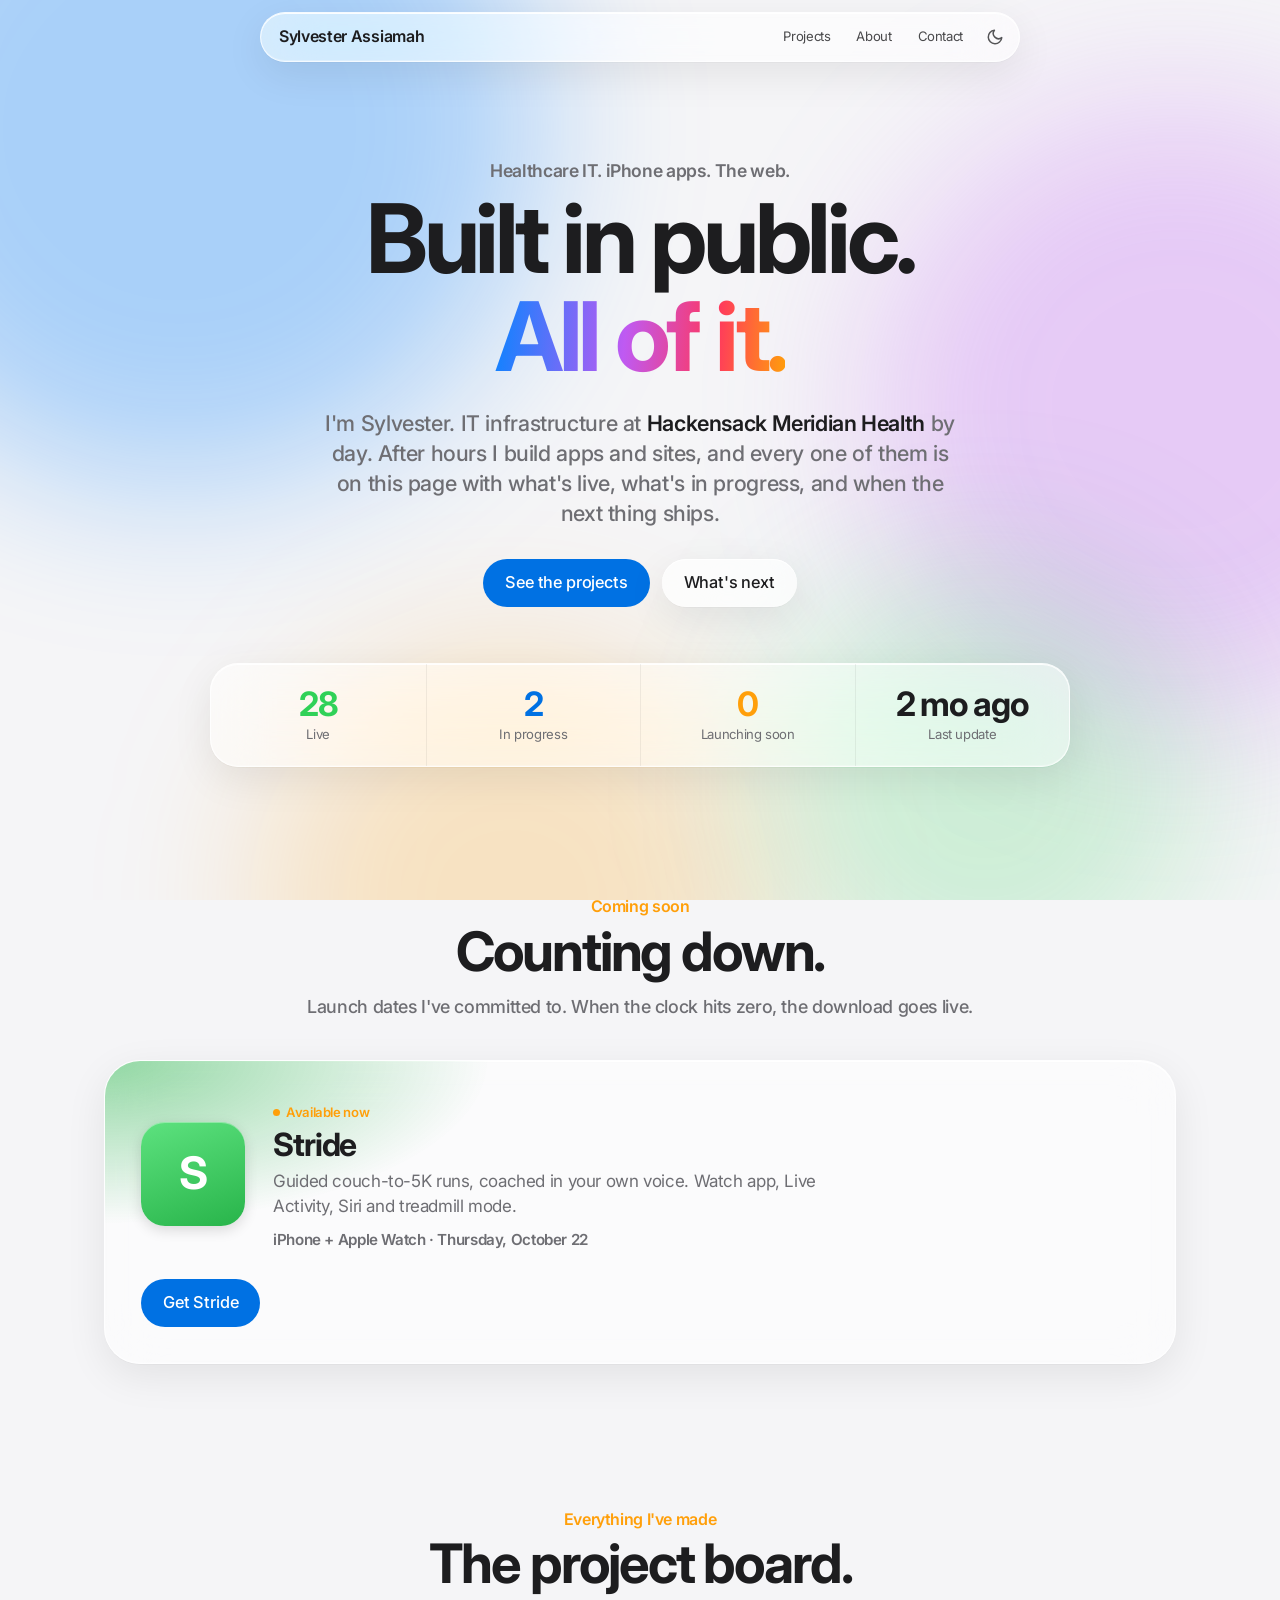
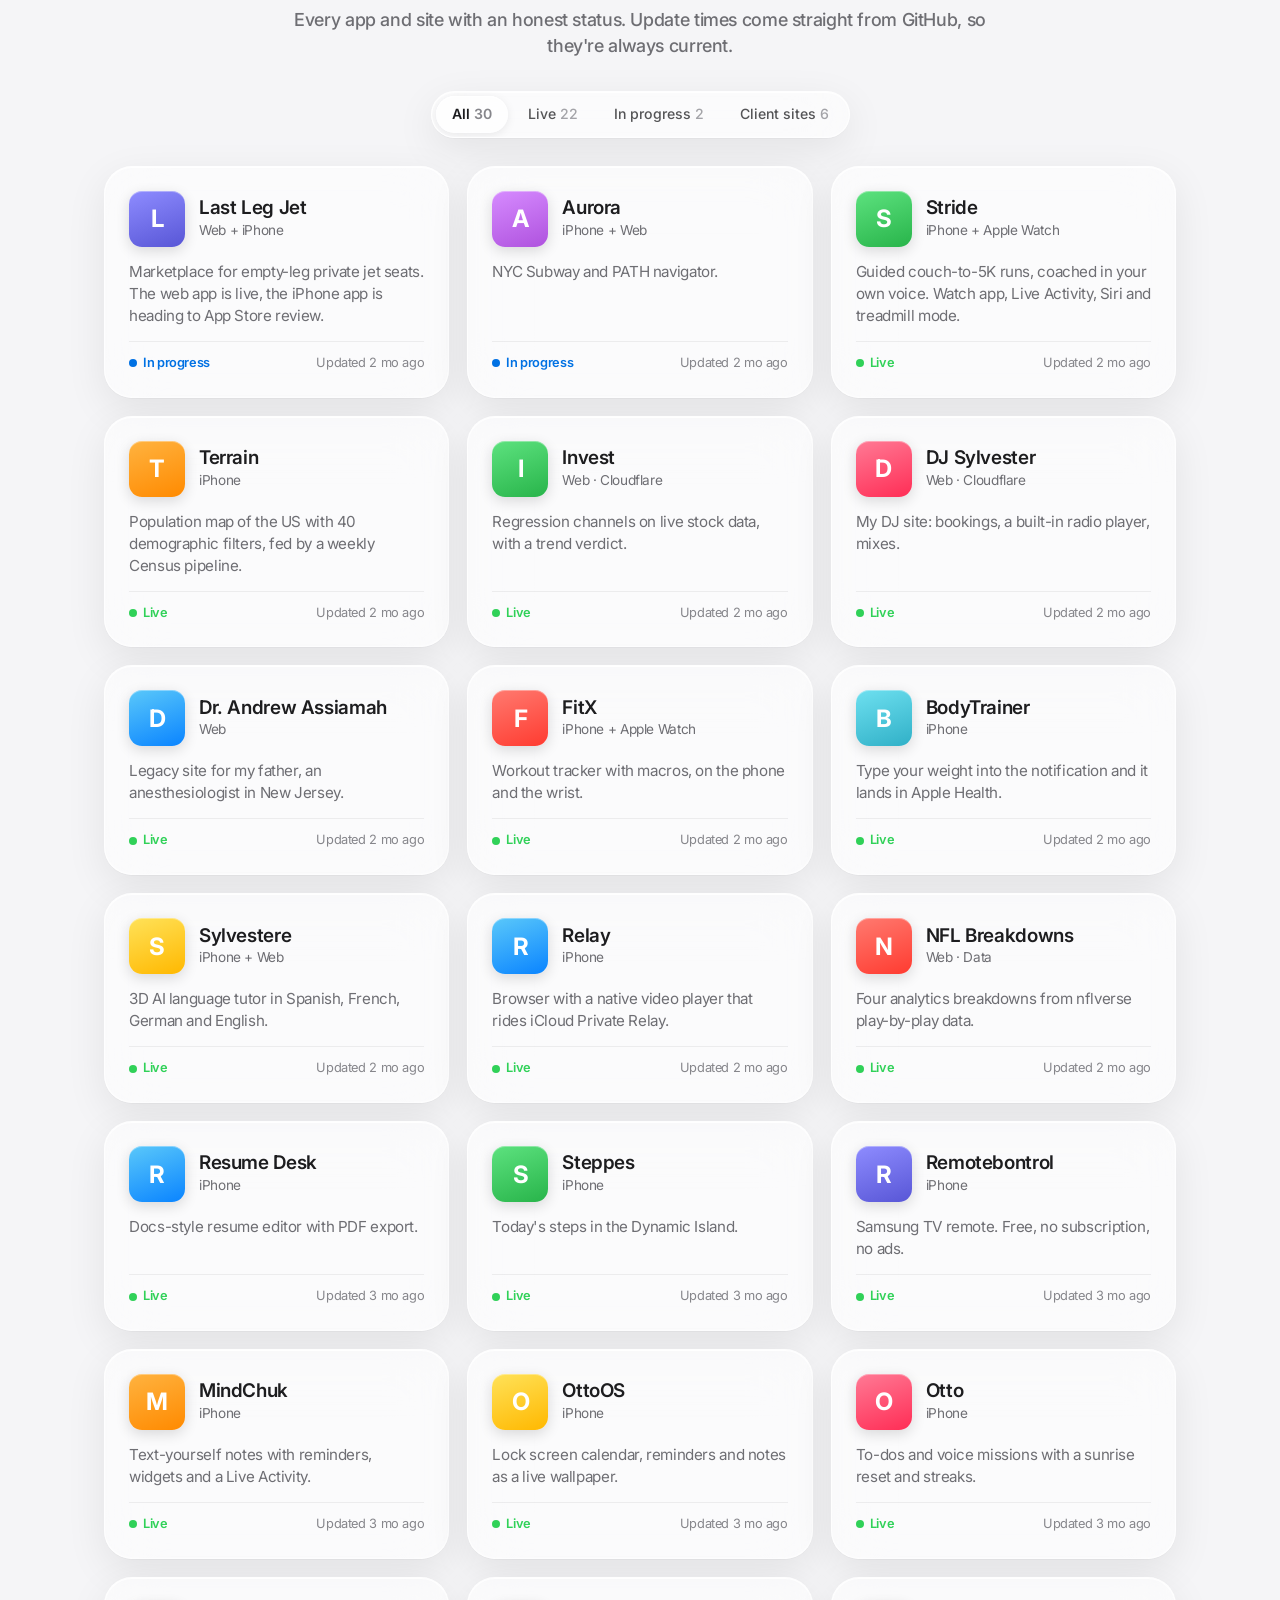
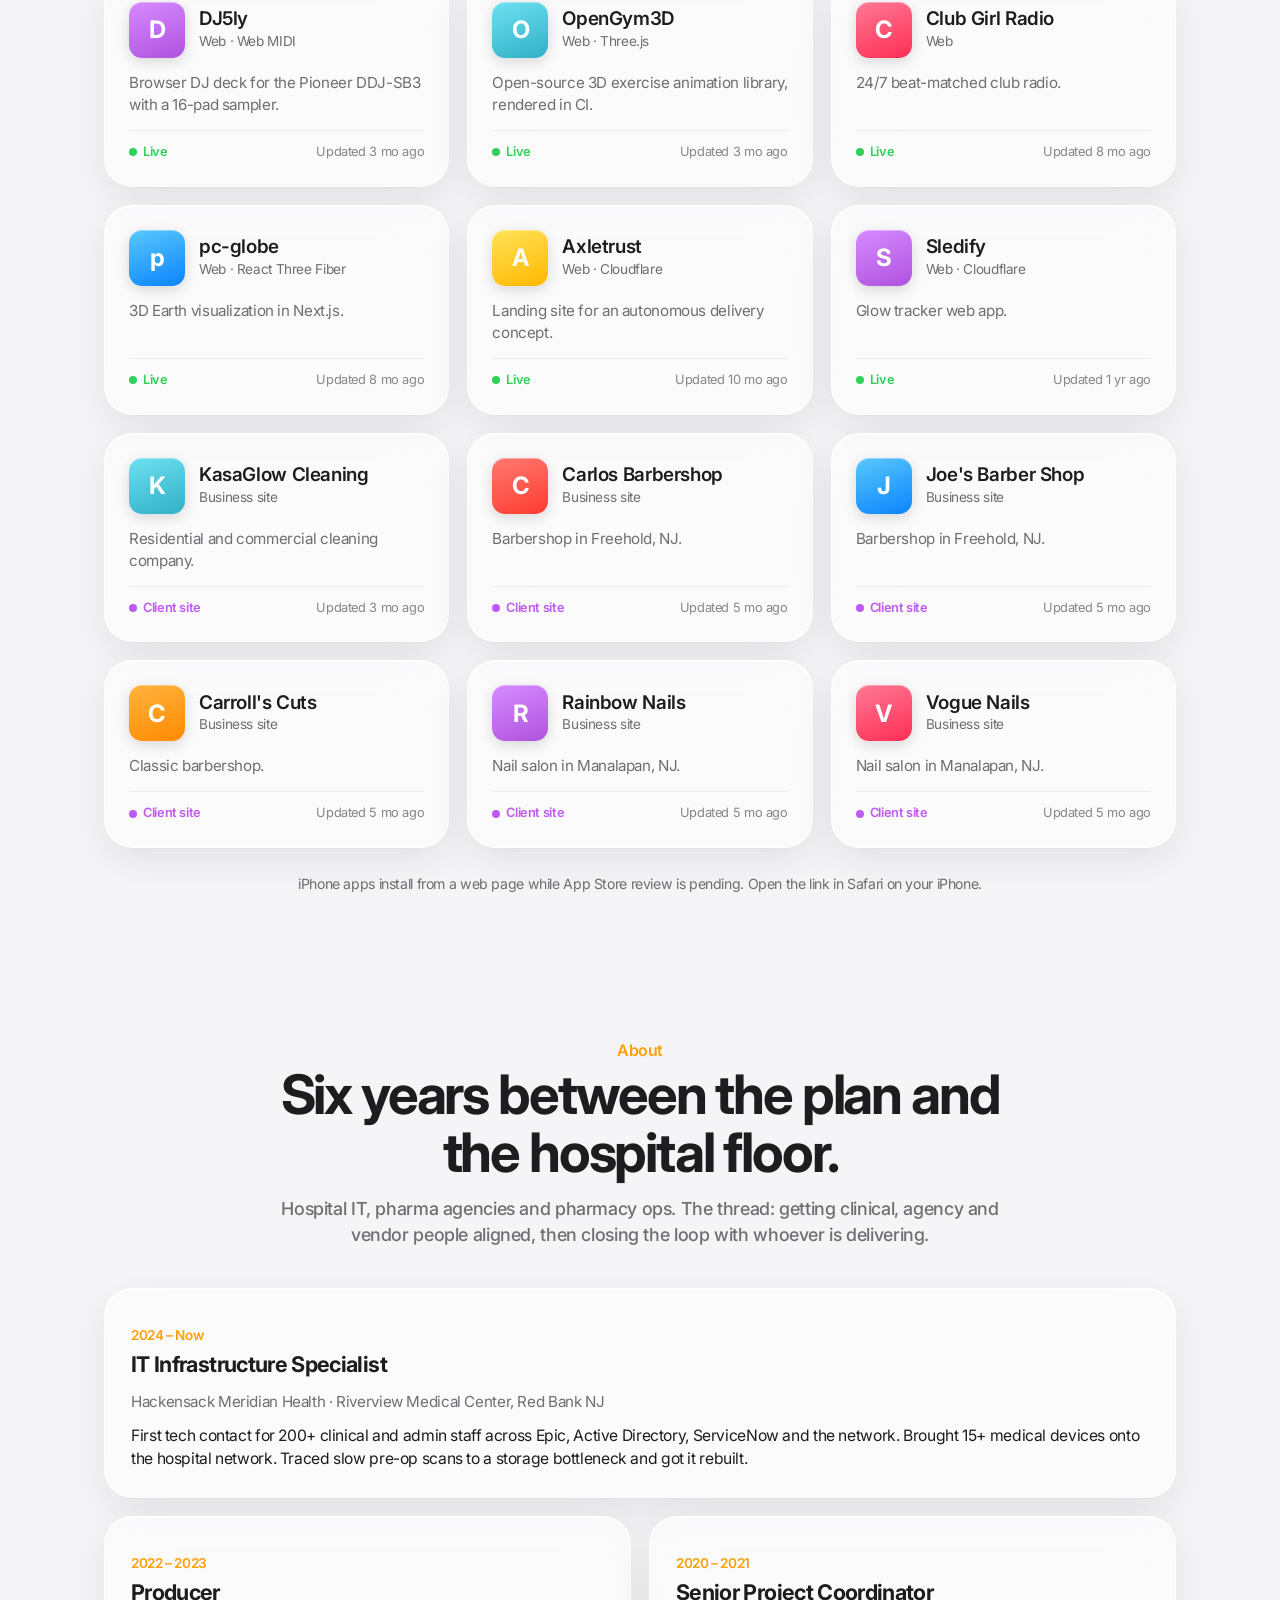
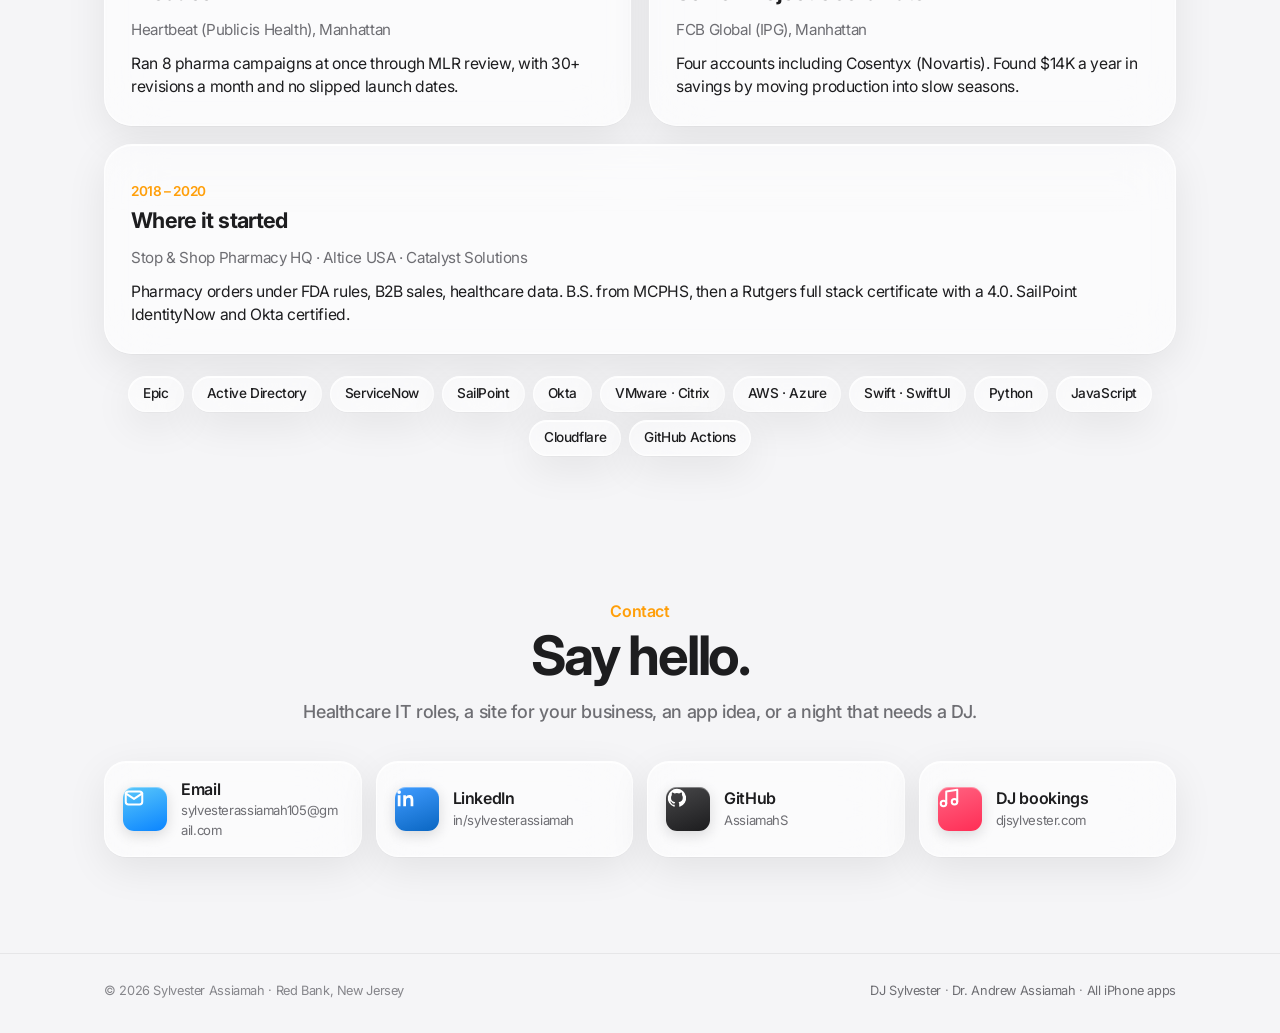
==== commit 5c68e3f2: "remove /jobs page and its footer link" ====
--- a/index.html
+++ b/index.html
@@ -356,7 +356,7 @@
 <footer>
   <div class="wrap">
     <p>&copy; 2026 Sylvester Assiamah · Red Bank, New Jersey</p>
-    <p><a href="https://djsylvester.com">DJ Sylvester</a> · <a href="https://drandrewassiamah.com">Dr. Andrew Assiamah</a> · <a href="https://assiamahs.github.io/apps/">All iPhone apps</a> · <a href="/jobs">Job search, in public</a></p>
+    <p><a href="https://djsylvester.com">DJ Sylvester</a> · <a href="https://drandrewassiamah.com">Dr. Andrew Assiamah</a> · <a href="https://assiamahs.github.io/apps/">All iPhone apps</a></p>
   </div>
 </footer>
 
